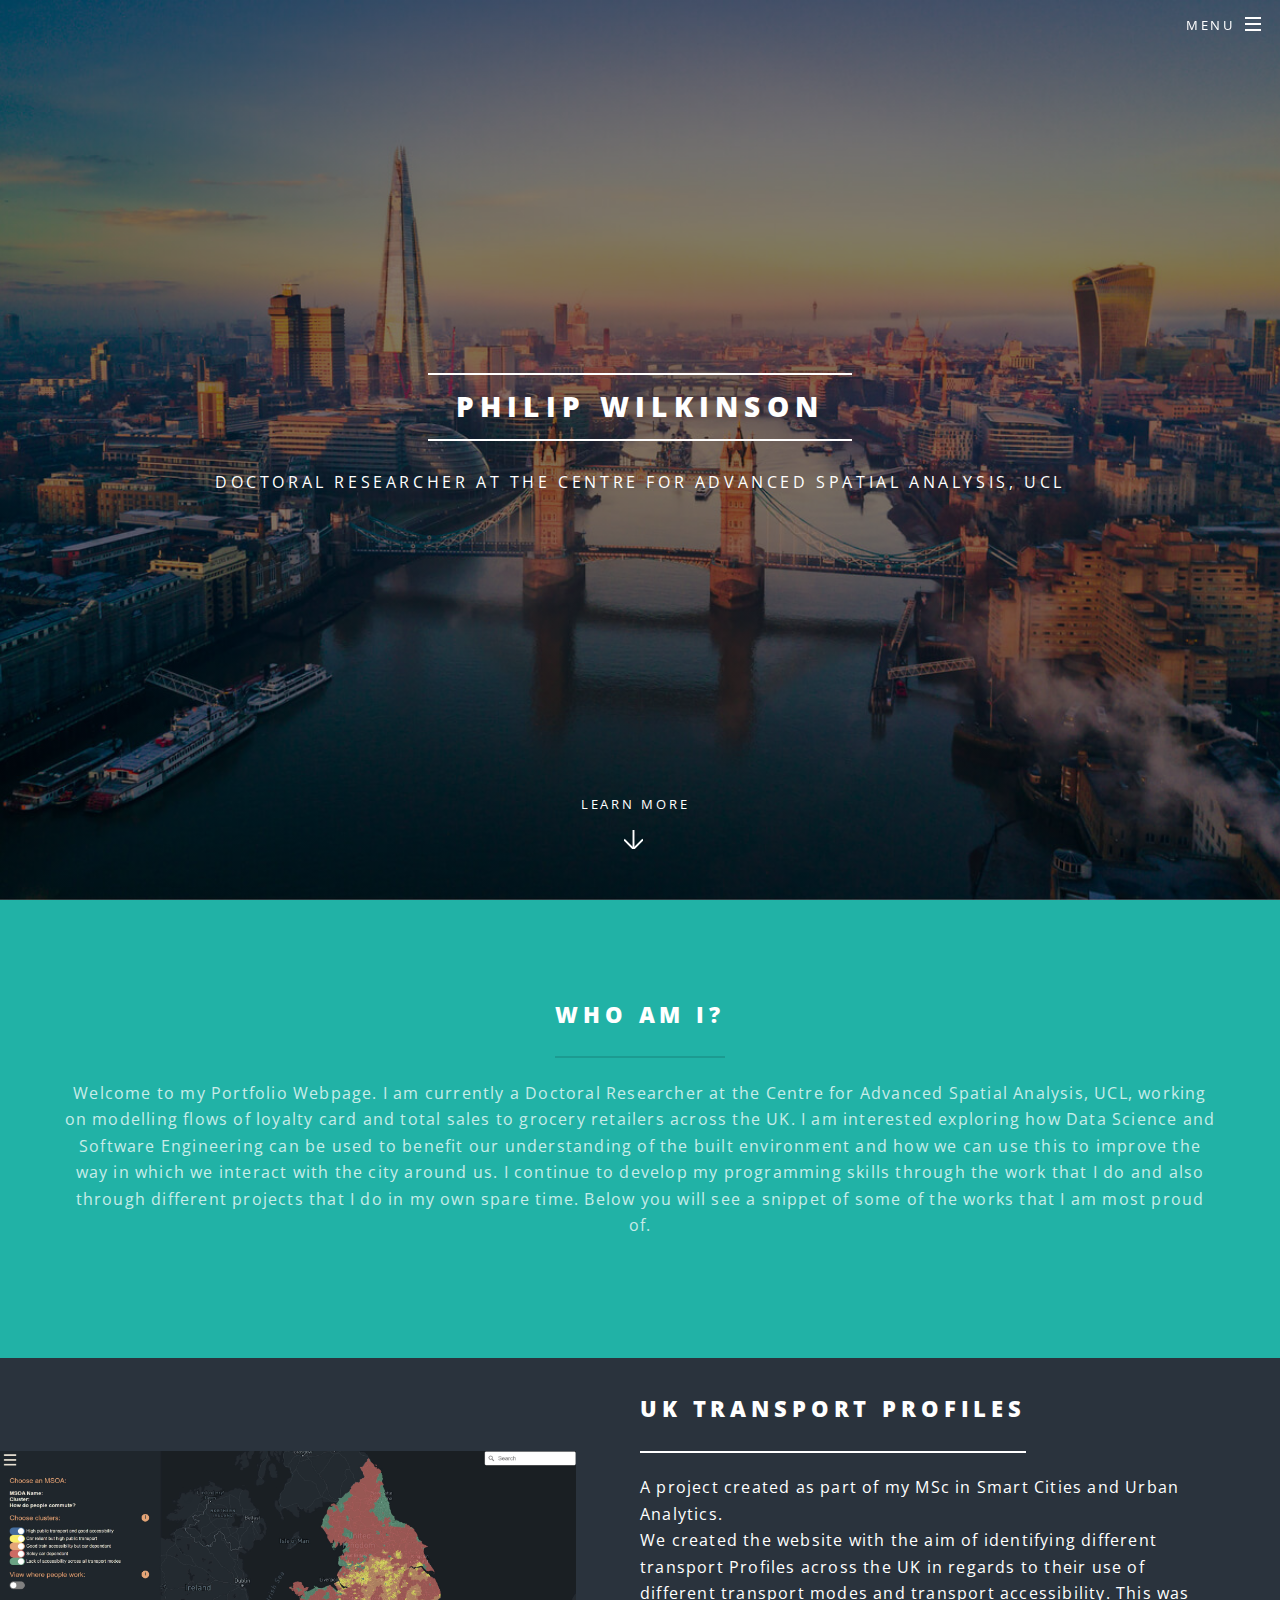
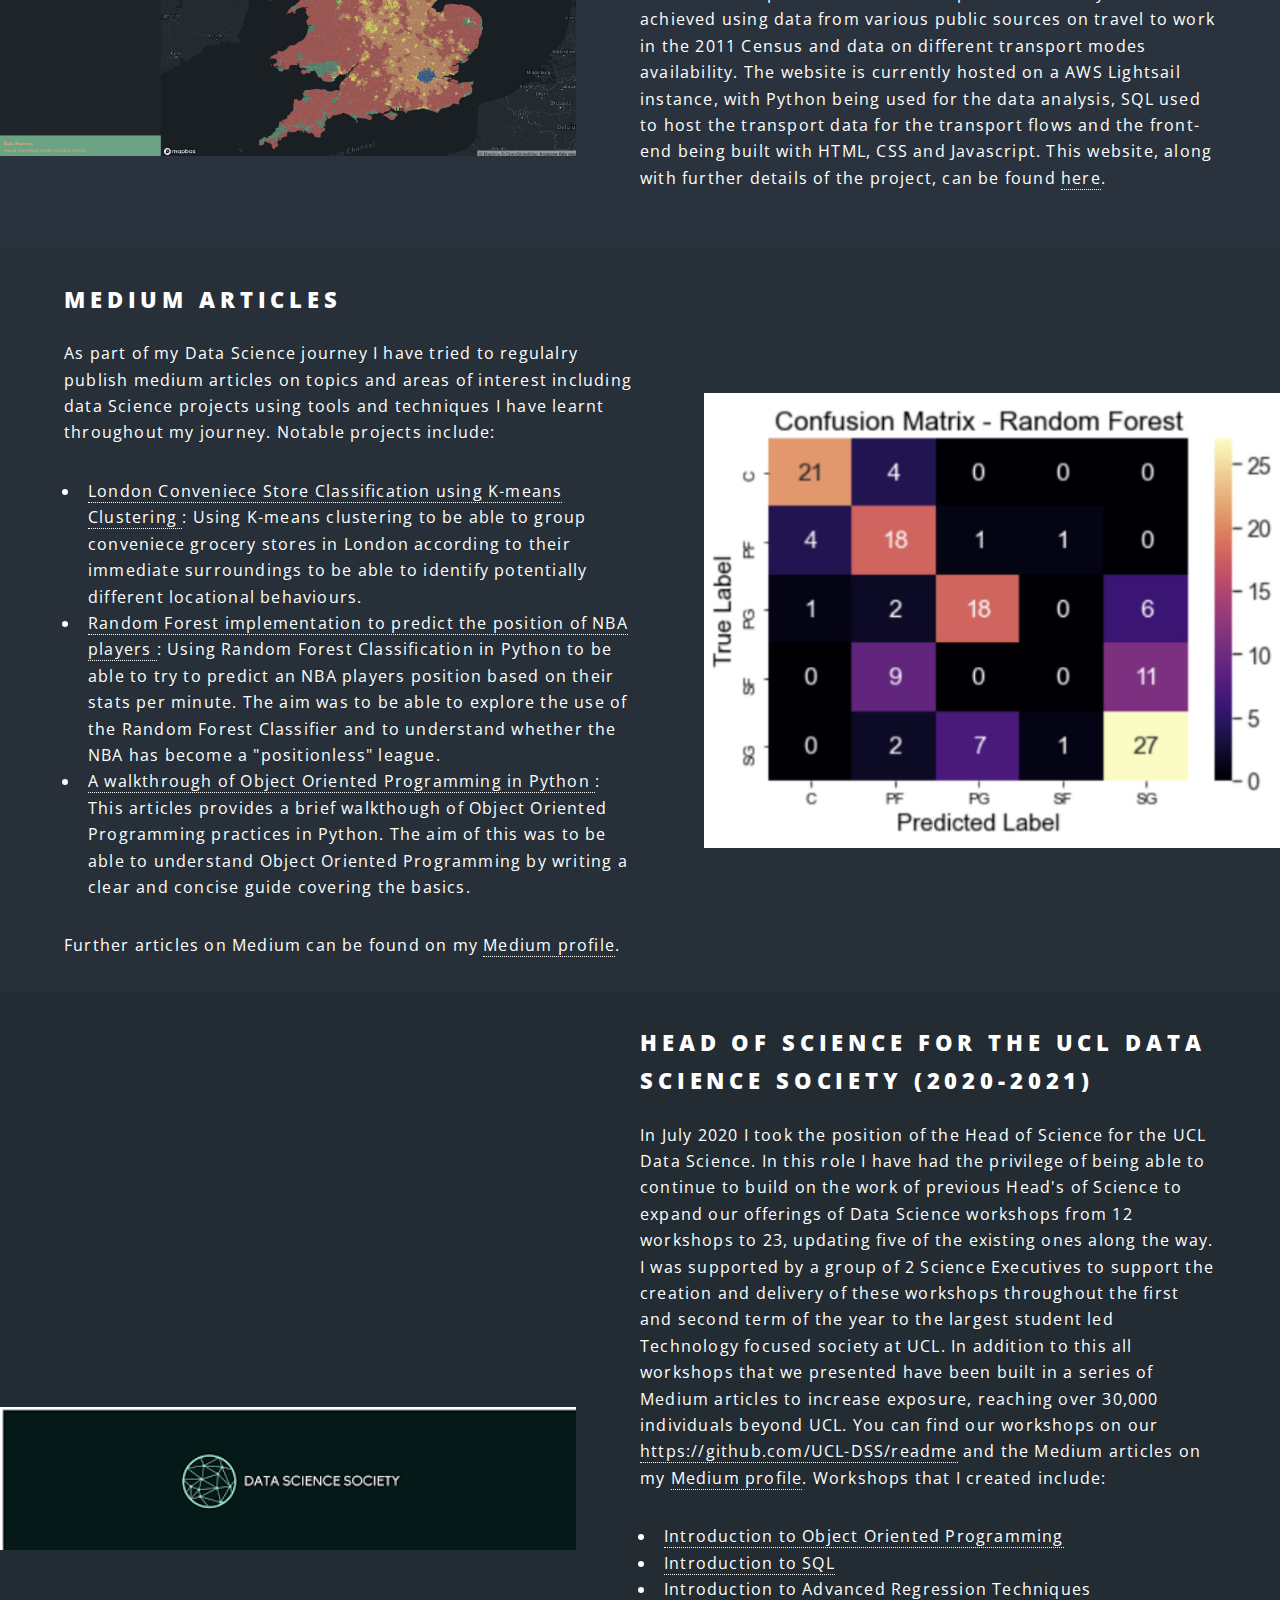
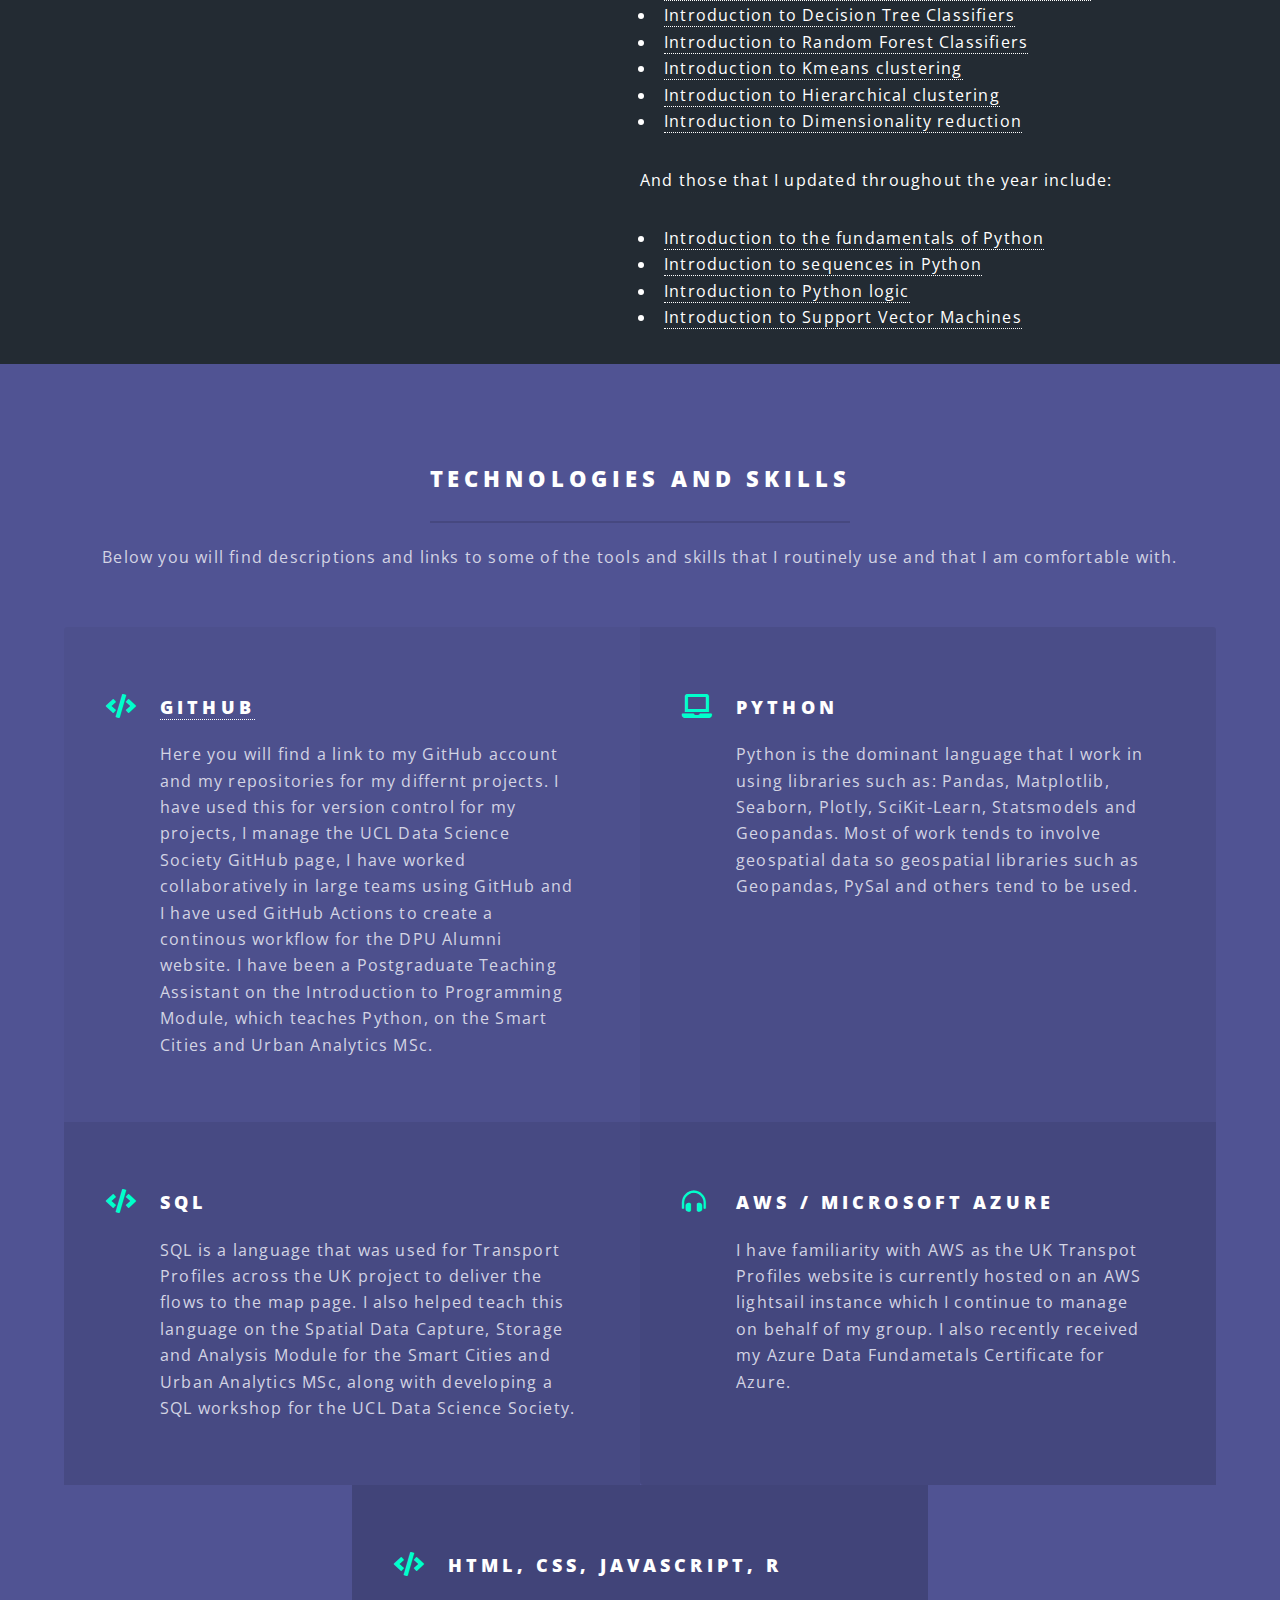
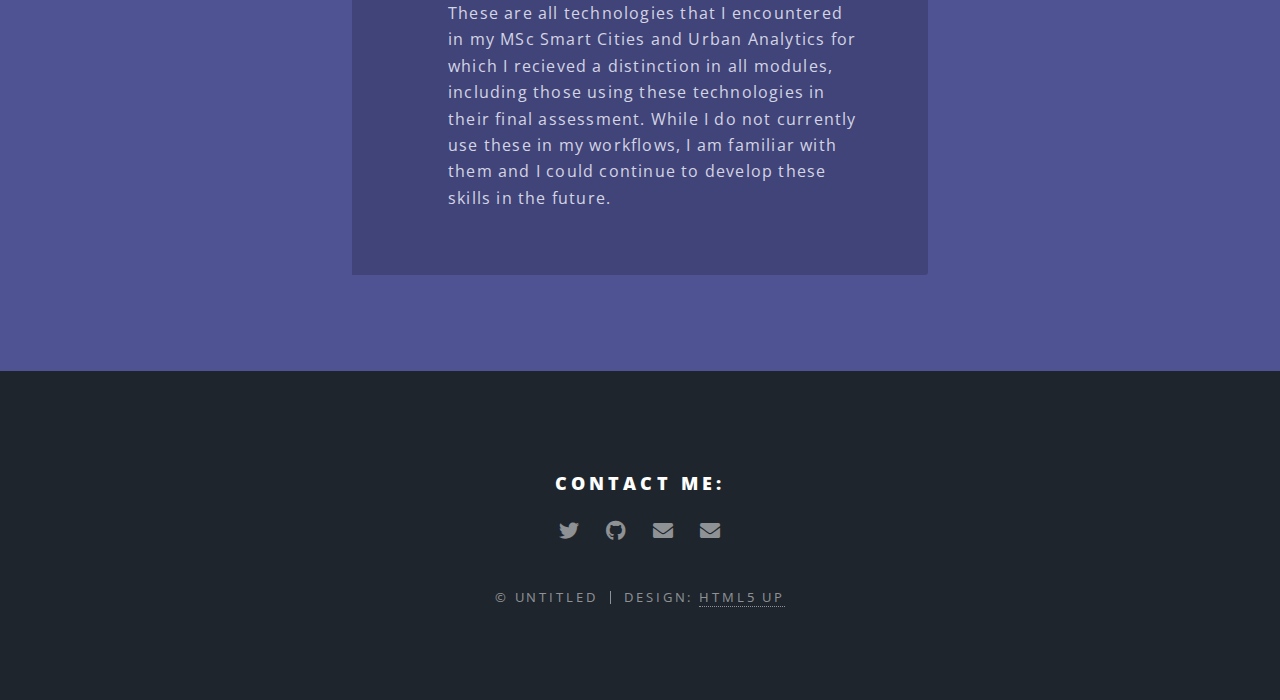
==== index.html @ b95284d6 "Upding title" ====
<!DOCTYPE HTML>
<!--
	Spectral by HTML5 UP
	html5up.net | @ajlkn
	Free for personal and commercial use under the CCA 3.0 license (html5up.net/license)
-->
<html>
	<head>
		<title>Philip Wilkinson</title>
		<meta charset="utf-8" />
		<meta name="viewport" content="width=device-width, initial-scale=1, user-scalable=no" />
		<link rel="stylesheet" href="assets/css/main.css" />
		<noscript><link rel="stylesheet" href="assets/css/noscript.css" /></noscript>
	</head>
	<body class="landing is-preload">

		<!-- Page Wrapper -->
			<div id="page-wrapper">

				<!-- Header -->
					<header id="header" class="alt">
						<h1><a href="index.html">Philip Wilkinson</a></h1>
						<nav id="nav">
							<ul>
								<li class="special">
									<a href="#menu" class="menuToggle"><span>Menu</span></a>
									<div id="menu">
										<ul>
											<li><a href="index.html">Home</a></li>
								<!---		<li><a href="generic.html">Medium</a></li>
											<li><a href="elements.html">UCL Data Science</a></li>
											<li><a href="#">Sign Up</a></li>
											<li><a href="#">Log In</a></li>
								--->
										</ul>
									</div>
								</li>
							</ul>
						</nav>
					</header>

				<!-- Banner -->
					<section id="banner">
						<div class="inner">
							<h2>Philip Wilkinson</h2>
							<p>Doctoral Researcher at the Centre for Advanced Spatial Analysis, UCL</p>
					<!---		<ul class="actions special">
								<li><a href="#" class="button primary">Activate</a></li>
							</ul>
					--->
						</div>
						<a href="#one" class="more scrolly">Learn More</a>
					</section>

				<!-- One -->
					<section id="one" class="wrapper style1 special">
						<div class="inner">
							<header class="major">
								<h2>Who am I?</h2>
								<p>Welcome to my Portfolio Webpage. I am currently a Doctoral Researcher 
									at the Centre for Advanced Spatial Analysis, UCL, working on modelling flows of 
									loyalty card and total sales to grocery retailers across the UK. I am interested 
									exploring how Data Science and Software Engineering can be used to benefit our 
									understanding of the built environment and how we can use this to improve the way
									in which we interact with the city around us. I continue to develop my programming 
									skills through the work that I do and also through different projects that I do
									in my own spare time. Below you will see a snippet of some of the works
									that I am most proud of. </p>
							</header>
						</div>
					</section>

				<!-- Two -->
					<section id="two" class="wrapper alt style2">
						<section class="spotlight">
							<div class="image"><img src="images/Transport_profiles.JPG" alt="" /></div><div class="content">
								<header class="major">
									<h2>UK Transport Profiles</h2>
									<p>A project created as part of my MSc in Smart Cities and Urban Analytics. </br>
									We created the website with the aim of identifying different transport Profiles
									across the UK in regards to their use of different transport modes and transport
									accessibility. This was achieved using data from various public sources on travel to 
									work in the 2011 Census and data on different transport modes availability.
									The website is currently hosted on a AWS Lightsail instance, with Python being
									used for the data analysis, SQL used to host the transport data for the transport
									flows and the front-end being built with HTML, CSS and Javascript. This website,
									along with further details of the project, can be found <a href= "https://uktransportprofiles.co.uk/">here</a>.    </p>
								</header>
							</div>
						</section>
						<section class="spotlight">
							<div class="image"><img src="images/Confusion_mat.JPG" alt="" /></div><div class="content">
								<h2>Medium articles</h2>
								<p>As part of my Data Science journey I have tried to regulalry publish
									medium articles on topics and areas of interest including data Science
									projects using tools and techniques I have learnt throughout my
									journey. Notable projects include:
								</p>
								<ul>
									<li>
										<a href= "https://towardsdatascience.com/london-convenience-store-classification-using-k-means-clustering-70c82899c61f">
											London Conveniece Store Classification using K-means Clustering
										</a>: Using K-means clustering to be able to group conveniece grocery stores
											in London according to their immediate surroundings to be able to identify 
											potentially different locational behaviours.
									</li>
									<li>
										<a href= "https://towardsdatascience.com/london-convenience-store-classification-using-k-means-clustering-70c82899c61f">
											Random Forest implementation to predict the position of NBA players
										</a>: Using Random Forest Classification in Python to be able to try to predict
										an NBA players position based on their stats per minute. The aim was to be able to 
										explore the use of the Random Forest Classifier and to understand whether the NBA has become
										a "positionless" league. 
									</li>
									<li>
										<a href= "https://towardsdatascience.com/an-introduction-to-object-oriented-programming-for-data-scientists-879106d90d89">
											A walkthrough of Object Oriented Programming in Python
										</a>: This articles provides a brief walkthough of Object Oriented Programming practices in Python. 
										The aim of this was to be able to understand Object Oriented Programming by writing a clear and 
										concise guide covering the basics.
									</li>
								</ul>
									<p>
										Further articles on Medium can be found on my <a href= "https://philip-wilkinson.medium.com/">Medium profile</a>.
									</p>
							</div>
						</section>
						<section class="spotlight">
							<div class="image"><img src="images/DSS.png" alt="" /></div><div class="content">
								<h2>Head of Science for the UCL Data Science Society (2020-2021)</h2>
								<p>In July 2020 I took the position of the Head of Science for the UCL Data Science. 
									In this role I have had the privilege of being able to continue to build on the work
									of previous Head's of Science to expand our offerings of Data Science workshops from 12 
									workshops to 23, updating five of the existing ones along the way. I was supported
									by a group of 2 Science Executives to support the creation and delivery of these workshops
									throughout the first and second term of the year to the largest student led Technology focused
									society at UCL. In addition to this all workshops that we presented have been built in a series of 
									Medium articles to increase exposure, reaching over 30,000 individuals beyond UCL. You can 
								 	find our workshops on our <a href= "https://philip-wilkinson.medium.com/">https://github.com/UCL-DSS/readme</a>
									and the Medium articles on my <a href= "https://philip-wilkinson.medium.com/">Medium profile</a>. Workshops that I created include: </p>
								<ul>
									<li>
										<a href = "https://github.com/UCL-DSS/Object_oriented_programming">Introduction to Object Oriented Programming</a>
									</li>
									<li>
										<a href = "https://github.com/UCL-DSS/SQL_workshop">Introduction to SQL</a>
									</li>
									<li>
										<a href = "https://github.com/UCL-DSS/advanced-regression">Introduction to Advanced Regression Techniques</a>
									</li>
									<li>
										<a href = "https://github.com/UCL-DSS/DecisionTree-classifiers-worksop">Introduction to Decision Tree Classifiers</a>
									</li>
									<li>
										<a href = "https://github.com/UCL-DSS/random-forest-workshop">Introduction to Random Forest Classifiers</a>
									</li>
									<li>
										<a href = "https://github.com/UCL-DSS/Kmeans-clustering-workshop">Introduction to Kmeans clustering</a>
									</li>
									<li>
										<a href = "https://github.com/UCL-DSS/hierarchical_clustering">Introduction to Hierarchical clustering</a>
									</li>
									<li>
										<a href = "https://github.com/UCL-DSS/Dimensionality_reduction">Introduction to Dimensionality reduction</a>
									</li>
								</ul>
								<p>And those that I updated throughout the year include:</p>
								<ul>
									<li>
										<a href = "https://github.com/UCL-DSS/fundamental-python-workshop">Introduction to the fundamentals of Python</a>
									</li>
									<li>
										<a href = "https://github.com/UCL-DSS/python-sequence-workshop">Introduction to sequences in Python</a>
									</li>
									<li>
										<a href = "https://github.com/UCL-DSS/python-logic-workshop">Introduction to Python logic</a>
									</li>
									<li>
										<a href = "https://github.com/UCL-DSS/svm-workshopp">Introduction to Support Vector Machines</a>
									</li>
									
								</ul>
							</div>
						</section>
					</section>

				<!-- Three -->
					<section id="three" class="wrapper style3 special">
						<div class="inner">
							<header class="major">
								<h2>Technologies and Skills</h2>
								<p>Below you will find descriptions and links to some of the tools and skills 
									that I routinely use and that I am comfortable with. 
								</p>
							</header>
							<ul class="features">
								<li class="icon solid fa-code">
									<h3><a href = "https://github.com/PhilipDW183">GitHub</a></h3>
									<p>Here you will find a link to my GitHub account and my repositories for my differnt projects.
										I have used this for version control for my projects, I manage the UCL Data Science Society
										GitHub page, I have worked collaboratively in large teams using GitHub and I have used GitHub
										Actions to create a continous workflow for the DPU Alumni website. I have been a Postgraduate
										Teaching Assistant on the Introduction to Programming Module, which teaches Python, on the Smart
										Cities and Urban Analytics MSc.
									</p>
								</li>
								<li class="icon solid fa-laptop">
									<h3>Python</h3>
									<p>Python is the dominant language that I work in using libraries such as: Pandas, Matplotlib, Seaborn, 
										Plotly, SciKit-Learn, Statsmodels and Geopandas. Most of work tends to involve geospatial data so geospatial
										libraries such as Geopandas, PySal and others tend to be used. 
									</p>
								</li>
								<li class="icon solid fa-code">
									<h3>SQL</h3>
									<p>SQL is a language that was used for Transport Profiles across the UK project to deliver 
										the flows to the map page. I also helped teach this language on the Spatial Data Capture, Storage 
										and Analysis Module for the Smart Cities and Urban Analytics MSc, along with developing a SQL
										workshop for the UCL Data Science Society. 
									</p>
								</li>
								<li class="icon solid fa-headphones-alt">
									<h3>AWS / Microsoft Azure</h3>
									<p>I have familiarity with AWS as the UK Transpot Profiles website is currently hosted
										on an AWS lightsail instance which I continue to manage on behalf of my group. I also
										recently received my Azure Data Fundametals Certificate for Azure.
									</p>
								</li>
								<li class="icon solid fa-code">
									<h3>HTML, CSS, Javascript, R</h3>
									<p>These are all technologies that I encountered in my MSc Smart Cities and Urban Analytics
										for which I recieved a distinction in all modules, including those using these technologies
										in their final assessment. While I do not currently use these in my workflows, I am familiar with
										them and I could continue to develop these skills in the future.
									</p>
								</li>
							</ul>
						</div>
					</section>

				<!---
					<section id="cta" class="wrapper style4">
						<div class="inner">
							<header>
								<h2>Arcue ut vel commodo</h2>
								<p>Aliquam ut ex ut augue consectetur interdum endrerit imperdiet amet eleifend fringilla.</p>
							</header>
							<ul class="actions stacked">
								<li><a href="#" class="button fit primary">Activate</a></li>
								<li><a href="#" class="button fit">Learn More</a></li>
							</ul>
						</div>
					</section>
				--->
			
		<!-- Footer -->
					<footer id="footer">
						<h3>Contact me:</h3>
						<ul class="icons">
							<li><a href="https://twitter.com/PhilipW1lk" class="icon brands fa-twitter"><span class="label">Twitter</span></a></li>
							<li><a href="https://github.com/PhilipDW183" class="icon brands fa-github"><span class="label">Github</span></a></li>
							<li><a href="https://www.linkedin.com/in/philip-dwilkinson/" class="icon solid fa-envelope"><span class="label">Email</span></a></li>
							<li><a href="philip.davidwilkinson@gmail.com" class="icon solid fa-envelope"><span class="label">Email</span></a></li>
						</ul>
						<ul class="copyright">
							<li>&copy; Untitled</li><li>Design: <a href="http://html5up.net">HTML5 UP</a></li>
						</ul>
					</footer>

			</div>

		<!-- Scripts -->
			<script src="assets/js/jquery.min.js"></script>
			<script src="assets/js/jquery.scrollex.min.js"></script>
			<script src="assets/js/jquery.scrolly.min.js"></script>
			<script src="assets/js/browser.min.js"></script>
			<script src="assets/js/breakpoints.min.js"></script>
			<script src="assets/js/util.js"></script>
			<script src="assets/js/main.js"></script>

	</body>
</html>
---- assets/css/main.css ----
@import url(fontawesome-all.min.css);
@import url("https://fonts.googleapis.com/css?family=Open+Sans:400,400italic,600,600italic,800,800italic");

/*
	Spectral by HTML5 UP
	html5up.net | @ajlkn
	Free for personal and commercial use under the CCA 3.0 license (html5up.net/license)
*/

html, body, div, span, applet, object,
iframe, h1, h2, h3, h4, h5, h6, p, blockquote,
pre, a, abbr, acronym, address, big, cite,
code, del, dfn, em, img, ins, kbd, q, s, samp,
small, strike, strong, sub, sup, tt, var, b,
u, i, center, dl, dt, dd, ol, ul, li, fieldset,
form, label, legend, table, caption, tbody,
tfoot, thead, tr, th, td, article, aside,
canvas, details, embed, figure, figcaption,
footer, header, hgroup, menu, nav, output, ruby,
section, summary, time, mark, audio, video {
	margin: 0;
	padding: 0;
	border: 0;
	font-size: 100%;
	font: inherit;
	vertical-align: baseline;}

article, aside, details, figcaption, figure,
footer, header, hgroup, menu, nav, section {
	display: block;}

body {
	line-height: 1;
}

ol, ul {
	list-style: none;
}

blockquote, q {
	quotes: none;
}

	blockquote:before, blockquote:after, q:before, q:after {
		content: '';
		content: none;
	}

table {
	border-collapse: collapse;
	border-spacing: 0;
}

body {
	-webkit-text-size-adjust: none;
}

mark {
	background-color: transparent;
	color: inherit;
}

input::-moz-focus-inner {
	border: 0;
	padding: 0;
}

input, select, textarea {
	-moz-appearance: none;
	-webkit-appearance: none;
	-ms-appearance: none;
	appearance: none;
}

/* Basic */

	@-ms-viewport {
		width: device-width;
	}

	html {
		box-sizing: border-box;
	}

	*, *:before, *:after {
		box-sizing: inherit;
	}

	body {
		background: #2e3842;
	}

		body.is-preload *, body.is-preload *:before, body.is-preload *:after {
			-moz-animation: none !important;
			-webkit-animation: none !important;
			-ms-animation: none !important;
			animation: none !important;
			-moz-transition: none !important;
			-webkit-transition: none !important;
			-ms-transition: none !important;
			transition: none !important;
		}

	body, input, select, textarea {
		color: #fff;
		font-family: "Open Sans", Helvetica, sans-serif;
		font-size: 15pt;
		font-weight: 400;
		letter-spacing: 0.075em;
		line-height: 1.65em;
	}

		@media screen and (max-width: 1680px) {

			body, input, select, textarea {
				font-size: 13pt;
			}

		}

		@media screen and (max-width: 1280px) {

			body, input, select, textarea {
				font-size: 12pt;
			}

		}

		@media screen and (max-width: 736px) {

			body, input, select, textarea {
				font-size: 11pt;
				letter-spacing: 0.0375em;
			}

		}

	a {
		-moz-transition: color 0.2s ease, border-bottom-color 0.2s ease;
		-webkit-transition: color 0.2s ease, border-bottom-color 0.2s ease;
		-ms-transition: color 0.2s ease, border-bottom-color 0.2s ease;
		transition: color 0.2s ease, border-bottom-color 0.2s ease;
		border-bottom: dotted 1px;
		color: inherit;
		text-decoration: none;
	}

		a:hover {
			border-bottom-color: transparent;
		}

	strong, b {
		color: #fff;
		font-weight: 600;
	}

	em, i {
		font-style: italic;
	}

	p {
		margin: 0 0 2em 0;
	}

	h1, h2, h3, h4, h5, h6 {
		color: #fff;
		font-weight: 800;
		letter-spacing: 0.225em;
		line-height: 1em;
		margin: 0 0 1em 0;
		text-transform: uppercase;
	}

		h1 a, h2 a, h3 a, h4 a, h5 a, h6 a {
			color: inherit;
			text-decoration: none;
		}

	h2 {
		font-size: 1.35em;
		line-height: 1.75em;
	}

		@media screen and (max-width: 736px) {

			h2 {
				font-size: 1.1em;
				line-height: 1.65em;
			}

		}

	h3 {
		font-size: 1.15em;
		line-height: 1.75em;
	}

		@media screen and (max-width: 736px) {

			h3 {
				font-size: 1em;
				line-height: 1.65em;
			}

		}

	h4 {
		font-size: 1em;
		line-height: 1.5em;
	}

	h5 {
		font-size: 0.8em;
		line-height: 1.5em;
	}

	h6 {
		font-size: 0.7em;
		line-height: 1.5em;
	}

	sub {
		font-size: 0.8em;
		position: relative;
		top: 0.5em;
	}

	sup {
		font-size: 0.8em;
		position: relative;
		top: -0.5em;
	}

	hr {
		border: 0;
		border-bottom: solid 2px #fff;
		margin: 3em 0;
	}

		hr.major {
			margin: 4.5em 0;
		}

	blockquote {
		border-left: solid 4px #fff;
		font-style: italic;
		margin: 0 0 2em 0;
		padding: 0.5em 0 0.5em 2em;
	}

	code {
		background: rgba(144, 144, 144, 0.25);
		border-radius: 3px;
		font-family: "Courier New", monospace;
		font-size: 0.9em;
		letter-spacing: 0;
		margin: 0 0.25em;
		padding: 0.25em 0.65em;
	}

	pre {
		-webkit-overflow-scrolling: touch;
		font-family: "Courier New", monospace;
		font-size: 0.9em;
		margin: 0 0 2em 0;
	}

		pre code {
			display: block;
			line-height: 1.75em;
			padding: 1em 1.5em;
			overflow-x: auto;
		}

	.align-left {
		text-align: left;
	}

	.align-center {
		text-align: center;
	}

	.align-right {
		text-align: right;
	}

/* Row */

	.row {
		display: flex;
		flex-wrap: wrap;
		box-sizing: border-box;
		align-items: stretch;
	}

		.row > * {
			box-sizing: border-box;
		}

		.row.gtr-uniform > * > :last-child {
			margin-bottom: 0;
		}

		.row.aln-left {
			justify-content: flex-start;
		}

		.row.aln-center {
			justify-content: center;
		}

		.row.aln-right {
			justify-content: flex-end;
		}

		.row.aln-top {
			align-items: flex-start;
		}

		.row.aln-middle {
			align-items: center;
		}

		.row.aln-bottom {
			align-items: flex-end;
		}

		.row > .imp {
			order: -1;
		}

		.row > .col-1 {
			width: 8.33333%;
		}

		.row > .off-1 {
			margin-left: 8.33333%;
		}

		.row > .col-2 {
			width: 16.66667%;
		}

		.row > .off-2 {
			margin-left: 16.66667%;
		}

		.row > .col-3 {
			width: 25%;
		}

		.row > .off-3 {
			margin-left: 25%;
		}

		.row > .col-4 {
			width: 33.33333%;
		}

		.row > .off-4 {
			margin-left: 33.33333%;
		}

		.row > .col-5 {
			width: 41.66667%;
		}

		.row > .off-5 {
			margin-left: 41.66667%;
		}

		.row > .col-6 {
			width: 50%;
		}

		.row > .off-6 {
			margin-left: 50%;
		}

		.row > .col-7 {
			width: 58.33333%;
		}

		.row > .off-7 {
			margin-left: 58.33333%;
		}

		.row > .col-8 {
			width: 66.66667%;
		}

		.row > .off-8 {
			margin-left: 66.66667%;
		}

		.row > .col-9 {
			width: 75%;
		}

		.row > .off-9 {
			margin-left: 75%;
		}

		.row > .col-10 {
			width: 83.33333%;
		}

		.row > .off-10 {
			margin-left: 83.33333%;
		}

		.row > .col-11 {
			width: 91.66667%;
		}

		.row > .off-11 {
			margin-left: 91.66667%;
		}

		.row > .col-12 {
			width: 100%;
		}

		.row > .off-12 {
			margin-left: 100%;
		}

		.row.gtr-0 {
			margin-top: 0;
			margin-left: 0em;
		}

			.row.gtr-0 > * {
				padding: 0 0 0 0em;
			}

			.row.gtr-0.gtr-uniform {
				margin-top: 0em;
			}

				.row.gtr-0.gtr-uniform > * {
					padding-top: 0em;
				}

		.row.gtr-25 {
			margin-top: 0;
			margin-left: -0.375em;
		}

			.row.gtr-25 > * {
				padding: 0 0 0 0.375em;
			}

			.row.gtr-25.gtr-uniform {
				margin-top: -0.375em;
			}

				.row.gtr-25.gtr-uniform > * {
					padding-top: 0.375em;
				}

		.row.gtr-50 {
			margin-top: 0;
			margin-left: -0.75em;
		}

			.row.gtr-50 > * {
				padding: 0 0 0 0.75em;
			}

			.row.gtr-50.gtr-uniform {
				margin-top: -0.75em;
			}

				.row.gtr-50.gtr-uniform > * {
					padding-top: 0.75em;
				}

		.row {
			margin-top: 0;
			margin-left: -1.5em;
		}

			.row > * {
				padding: 0 0 0 1.5em;
			}

			.row.gtr-uniform {
				margin-top: -1.5em;
			}

				.row.gtr-uniform > * {
					padding-top: 1.5em;
				}

		.row.gtr-150 {
			margin-top: 0;
			margin-left: -2.25em;
		}

			.row.gtr-150 > * {
				padding: 0 0 0 2.25em;
			}

			.row.gtr-150.gtr-uniform {
				margin-top: -2.25em;
			}

				.row.gtr-150.gtr-uniform > * {
					padding-top: 2.25em;
				}

		.row.gtr-200 {
			margin-top: 0;
			margin-left: -3em;
		}

			.row.gtr-200 > * {
				padding: 0 0 0 3em;
			}

			.row.gtr-200.gtr-uniform {
				margin-top: -3em;
			}

				.row.gtr-200.gtr-uniform > * {
					padding-top: 3em;
				}

		@media screen and (max-width: 1680px) {

			.row {
				display: flex;
				flex-wrap: wrap;
				box-sizing: border-box;
				align-items: stretch;
			}

				.row > * {
					box-sizing: border-box;
				}

				.row.gtr-uniform > * > :last-child {
					margin-bottom: 0;
				}

				.row.aln-left {
					justify-content: flex-start;
				}

				.row.aln-center {
					justify-content: center;
				}

				.row.aln-right {
					justify-content: flex-end;
				}

				.row.aln-top {
					align-items: flex-start;
				}

				.row.aln-middle {
					align-items: center;
				}

				.row.aln-bottom {
					align-items: flex-end;
				}

				.row > .imp-xlarge {
					order: -1;
				}

				.row > .col-1-xlarge {
					width: 8.33333%;
				}

				.row > .off-1-xlarge {
					margin-left: 8.33333%;
				}

				.row > .col-2-xlarge {
					width: 16.66667%;
				}

				.row > .off-2-xlarge {
					margin-left: 16.66667%;
				}

				.row > .col-3-xlarge {
					width: 25%;
				}

				.row > .off-3-xlarge {
					margin-left: 25%;
				}

				.row > .col-4-xlarge {
					width: 33.33333%;
				}

				.row > .off-4-xlarge {
					margin-left: 33.33333%;
				}

				.row > .col-5-xlarge {
					width: 41.66667%;
				}

				.row > .off-5-xlarge {
					margin-left: 41.66667%;
				}

				.row > .col-6-xlarge {
					width: 50%;
				}

				.row > .off-6-xlarge {
					margin-left: 50%;
				}

				.row > .col-7-xlarge {
					width: 58.33333%;
				}

				.row > .off-7-xlarge {
					margin-left: 58.33333%;
				}

				.row > .col-8-xlarge {
					width: 66.66667%;
				}

				.row > .off-8-xlarge {
					margin-left: 66.66667%;
				}

				.row > .col-9-xlarge {
					width: 75%;
				}

				.row > .off-9-xlarge {
					margin-left: 75%;
				}

				.row > .col-10-xlarge {
					width: 83.33333%;
				}

				.row > .off-10-xlarge {
					margin-left: 83.33333%;
				}

				.row > .col-11-xlarge {
					width: 91.66667%;
				}

				.row > .off-11-xlarge {
					margin-left: 91.66667%;
				}

				.row > .col-12-xlarge {
					width: 100%;
				}

				.row > .off-12-xlarge {
					margin-left: 100%;
				}

				.row.gtr-0 {
					margin-top: 0;
					margin-left: 0em;
				}

					.row.gtr-0 > * {
						padding: 0 0 0 0em;
					}

					.row.gtr-0.gtr-uniform {
						margin-top: 0em;
					}

						.row.gtr-0.gtr-uniform > * {
							padding-top: 0em;
						}

				.row.gtr-25 {
					margin-top: 0;
					margin-left: -0.375em;
				}

					.row.gtr-25 > * {
						padding: 0 0 0 0.375em;
					}

					.row.gtr-25.gtr-uniform {
						margin-top: -0.375em;
					}

						.row.gtr-25.gtr-uniform > * {
							padding-top: 0.375em;
						}

				.row.gtr-50 {
					margin-top: 0;
					margin-left: -0.75em;
				}

					.row.gtr-50 > * {
						padding: 0 0 0 0.75em;
					}

					.row.gtr-50.gtr-uniform {
						margin-top: -0.75em;
					}

						.row.gtr-50.gtr-uniform > * {
							padding-top: 0.75em;
						}

				.row {
					margin-top: 0;
					margin-left: -1.5em;
				}

					.row > * {
						padding: 0 0 0 1.5em;
					}

					.row.gtr-uniform {
						margin-top: -1.5em;
					}

						.row.gtr-uniform > * {
							padding-top: 1.5em;
						}

				.row.gtr-150 {
					margin-top: 0;
					margin-left: -2.25em;
				}

					.row.gtr-150 > * {
						padding: 0 0 0 2.25em;
					}

					.row.gtr-150.gtr-uniform {
						margin-top: -2.25em;
					}

						.row.gtr-150.gtr-uniform > * {
							padding-top: 2.25em;
						}

				.row.gtr-200 {
					margin-top: 0;
					margin-left: -3em;
				}

					.row.gtr-200 > * {
						padding: 0 0 0 3em;
					}

					.row.gtr-200.gtr-uniform {
						margin-top: -3em;
					}

						.row.gtr-200.gtr-uniform > * {
							padding-top: 3em;
						}

		}

		@media screen and (max-width: 1280px) {

			.row {
				display: flex;
				flex-wrap: wrap;
				box-sizing: border-box;
				align-items: stretch;
			}

				.row > * {
					box-sizing: border-box;
				}

				.row.gtr-uniform > * > :last-child {
					margin-bottom: 0;
				}

				.row.aln-left {
					justify-content: flex-start;
				}

				.row.aln-center {
					justify-content: center;
				}

				.row.aln-right {
					justify-content: flex-end;
				}

				.row.aln-top {
					align-items: flex-start;
				}

				.row.aln-middle {
					align-items: center;
				}

				.row.aln-bottom {
					align-items: flex-end;
				}

				.row > .imp-large {
					order: -1;
				}

				.row > .col-1-large {
					width: 8.33333%;
				}

				.row > .off-1-large {
					margin-left: 8.33333%;
				}

				.row > .col-2-large {
					width: 16.66667%;
				}

				.row > .off-2-large {
					margin-left: 16.66667%;
				}

				.row > .col-3-large {
					width: 25%;
				}

				.row > .off-3-large {
					margin-left: 25%;
				}

				.row > .col-4-large {
					width: 33.33333%;
				}

				.row > .off-4-large {
					margin-left: 33.33333%;
				}

				.row > .col-5-large {
					width: 41.66667%;
				}

				.row > .off-5-large {
					margin-left: 41.66667%;
				}

				.row > .col-6-large {
					width: 50%;
				}

				.row > .off-6-large {
					margin-left: 50%;
				}

				.row > .col-7-large {
					width: 58.33333%;
				}

				.row > .off-7-large {
					margin-left: 58.33333%;
				}

				.row > .col-8-large {
					width: 66.66667%;
				}

				.row > .off-8-large {
					margin-left: 66.66667%;
				}

				.row > .col-9-large {
					width: 75%;
				}

				.row > .off-9-large {
					margin-left: 75%;
				}

				.row > .col-10-large {
					width: 83.33333%;
				}

				.row > .off-10-large {
					margin-left: 83.33333%;
				}

				.row > .col-11-large {
					width: 91.66667%;
				}

				.row > .off-11-large {
					margin-left: 91.66667%;
				}

				.row > .col-12-large {
					width: 100%;
				}

				.row > .off-12-large {
					margin-left: 100%;
				}

				.row.gtr-0 {
					margin-top: 0;
					margin-left: 0em;
				}

					.row.gtr-0 > * {
						padding: 0 0 0 0em;
					}

					.row.gtr-0.gtr-uniform {
						margin-top: 0em;
					}

						.row.gtr-0.gtr-uniform > * {
							padding-top: 0em;
						}

				.row.gtr-25 {
					margin-top: 0;
					margin-left: -0.375em;
				}

					.row.gtr-25 > * {
						padding: 0 0 0 0.375em;
					}

					.row.gtr-25.gtr-uniform {
						margin-top: -0.375em;
					}

						.row.gtr-25.gtr-uniform > * {
							padding-top: 0.375em;
						}

				.row.gtr-50 {
					margin-top: 0;
					margin-left: -0.75em;
				}

					.row.gtr-50 > * {
						padding: 0 0 0 0.75em;
					}

					.row.gtr-50.gtr-uniform {
						margin-top: -0.75em;
					}

						.row.gtr-50.gtr-uniform > * {
							padding-top: 0.75em;
						}

				.row {
					margin-top: 0;
					margin-left: -1.5em;
				}

					.row > * {
						padding: 0 0 0 1.5em;
					}

					.row.gtr-uniform {
						margin-top: -1.5em;
					}

						.row.gtr-uniform > * {
							padding-top: 1.5em;
						}

				.row.gtr-150 {
					margin-top: 0;
					margin-left: -2.25em;
				}

					.row.gtr-150 > * {
						padding: 0 0 0 2.25em;
					}

					.row.gtr-150.gtr-uniform {
						margin-top: -2.25em;
					}

						.row.gtr-150.gtr-uniform > * {
							padding-top: 2.25em;
						}

				.row.gtr-200 {
					margin-top: 0;
					margin-left: -3em;
				}

					.row.gtr-200 > * {
						padding: 0 0 0 3em;
					}

					.row.gtr-200.gtr-uniform {
						margin-top: -3em;
					}

						.row.gtr-200.gtr-uniform > * {
							padding-top: 3em;
						}

		}

		@media screen and (max-width: 980px) {

			.row {
				display: flex;
				flex-wrap: wrap;
				box-sizing: border-box;
				align-items: stretch;
			}

				.row > * {
					box-sizing: border-box;
				}

				.row.gtr-uniform > * > :last-child {
					margin-bottom: 0;
				}

				.row.aln-left {
					justify-content: flex-start;
				}

				.row.aln-center {
					justify-content: center;
				}

				.row.aln-right {
					justify-content: flex-end;
				}

				.row.aln-top {
					align-items: flex-start;
				}

				.row.aln-middle {
					align-items: center;
				}

				.row.aln-bottom {
					align-items: flex-end;
				}

				.row > .imp-medium {
					order: -1;
				}

				.row > .col-1-medium {
					width: 8.33333%;
				}

				.row > .off-1-medium {
					margin-left: 8.33333%;
				}

				.row > .col-2-medium {
					width: 16.66667%;
				}

				.row > .off-2-medium {
					margin-left: 16.66667%;
				}

				.row > .col-3-medium {
					width: 25%;
				}

				.row > .off-3-medium {
					margin-left: 25%;
				}

				.row > .col-4-medium {
					width: 33.33333%;
				}

				.row > .off-4-medium {
					margin-left: 33.33333%;
				}

				.row > .col-5-medium {
					width: 41.66667%;
				}

				.row > .off-5-medium {
					margin-left: 41.66667%;
				}

				.row > .col-6-medium {
					width: 50%;
				}

				.row > .off-6-medium {
					margin-left: 50%;
				}

				.row > .col-7-medium {
					width: 58.33333%;
				}

				.row > .off-7-medium {
					margin-left: 58.33333%;
				}

				.row > .col-8-medium {
					width: 66.66667%;
				}

				.row > .off-8-medium {
					margin-left: 66.66667%;
				}

				.row > .col-9-medium {
					width: 75%;
				}

				.row > .off-9-medium {
					margin-left: 75%;
				}

				.row > .col-10-medium {
					width: 83.33333%;
				}

				.row > .off-10-medium {
					margin-left: 83.33333%;
				}

				.row > .col-11-medium {
					width: 91.66667%;
				}

				.row > .off-11-medium {
					margin-left: 91.66667%;
				}

				.row > .col-12-medium {
					width: 100%;
				}

				.row > .off-12-medium {
					margin-left: 100%;
				}

				.row.gtr-0 {
					margin-top: 0;
					margin-left: 0em;
				}

					.row.gtr-0 > * {
						padding: 0 0 0 0em;
					}

					.row.gtr-0.gtr-uniform {
						margin-top: 0em;
					}

						.row.gtr-0.gtr-uniform > * {
							padding-top: 0em;
						}

				.row.gtr-25 {
					margin-top: 0;
					margin-left: -0.375em;
				}

					.row.gtr-25 > * {
						padding: 0 0 0 0.375em;
					}

					.row.gtr-25.gtr-uniform {
						margin-top: -0.375em;
					}

						.row.gtr-25.gtr-uniform > * {
							padding-top: 0.375em;
						}

				.row.gtr-50 {
					margin-top: 0;
					margin-left: -0.75em;
				}

					.row.gtr-50 > * {
						padding: 0 0 0 0.75em;
					}

					.row.gtr-50.gtr-uniform {
						margin-top: -0.75em;
					}

						.row.gtr-50.gtr-uniform > * {
							padding-top: 0.75em;
						}

				.row {
					margin-top: 0;
					margin-left: -1.5em;
				}

					.row > * {
						padding: 0 0 0 1.5em;
					}

					.row.gtr-uniform {
						margin-top: -1.5em;
					}

						.row.gtr-uniform > * {
							padding-top: 1.5em;
						}

				.row.gtr-150 {
					margin-top: 0;
					margin-left: -2.25em;
				}

					.row.gtr-150 > * {
						padding: 0 0 0 2.25em;
					}

					.row.gtr-150.gtr-uniform {
						margin-top: -2.25em;
					}

						.row.gtr-150.gtr-uniform > * {
							padding-top: 2.25em;
						}

				.row.gtr-200 {
					margin-top: 0;
					margin-left: -3em;
				}

					.row.gtr-200 > * {
						padding: 0 0 0 3em;
					}

					.row.gtr-200.gtr-uniform {
						margin-top: -3em;
					}

						.row.gtr-200.gtr-uniform > * {
							padding-top: 3em;
						}

		}

		@media screen and (max-width: 736px) {

			.row {
				display: flex;
				flex-wrap: wrap;
				box-sizing: border-box;
				align-items: stretch;
			}

				.row > * {
					box-sizing: border-box;
				}

				.row.gtr-uniform > * > :last-child {
					margin-bottom: 0;
				}

				.row.aln-left {
					justify-content: flex-start;
				}

				.row.aln-center {
					justify-content: center;
				}

				.row.aln-right {
					justify-content: flex-end;
				}

				.row.aln-top {
					align-items: flex-start;
				}

				.row.aln-middle {
					align-items: center;
				}

				.row.aln-bottom {
					align-items: flex-end;
				}

				.row > .imp-small {
					order: -1;
				}

				.row > .col-1-small {
					width: 8.33333%;
				}

				.row > .off-1-small {
					margin-left: 8.33333%;
				}

				.row > .col-2-small {
					width: 16.66667%;
				}

				.row > .off-2-small {
					margin-left: 16.66667%;
				}

				.row > .col-3-small {
					width: 25%;
				}

				.row > .off-3-small {
					margin-left: 25%;
				}

				.row > .col-4-small {
					width: 33.33333%;
				}

				.row > .off-4-small {
					margin-left: 33.33333%;
				}

				.row > .col-5-small {
					width: 41.66667%;
				}

				.row > .off-5-small {
					margin-left: 41.66667%;
				}

				.row > .col-6-small {
					width: 50%;
				}

				.row > .off-6-small {
					margin-left: 50%;
				}

				.row > .col-7-small {
					width: 58.33333%;
				}

				.row > .off-7-small {
					margin-left: 58.33333%;
				}

				.row > .col-8-small {
					width: 66.66667%;
				}

				.row > .off-8-small {
					margin-left: 66.66667%;
				}

				.row > .col-9-small {
					width: 75%;
				}

				.row > .off-9-small {
					margin-left: 75%;
				}

				.row > .col-10-small {
					width: 83.33333%;
				}

				.row > .off-10-small {
					margin-left: 83.33333%;
				}

				.row > .col-11-small {
					width: 91.66667%;
				}

				.row > .off-11-small {
					margin-left: 91.66667%;
				}

				.row > .col-12-small {
					width: 100%;
				}

				.row > .off-12-small {
					margin-left: 100%;
				}

				.row.gtr-0 {
					margin-top: 0;
					margin-left: 0em;
				}

					.row.gtr-0 > * {
						padding: 0 0 0 0em;
					}

					.row.gtr-0.gtr-uniform {
						margin-top: 0em;
					}

						.row.gtr-0.gtr-uniform > * {
							padding-top: 0em;
						}

				.row.gtr-25 {
					margin-top: 0;
					margin-left: -0.375em;
				}

					.row.gtr-25 > * {
						padding: 0 0 0 0.375em;
					}

					.row.gtr-25.gtr-uniform {
						margin-top: -0.375em;
					}

						.row.gtr-25.gtr-uniform > * {
							padding-top: 0.375em;
						}

				.row.gtr-50 {
					margin-top: 0;
					margin-left: -0.75em;
				}

					.row.gtr-50 > * {
						padding: 0 0 0 0.75em;
					}

					.row.gtr-50.gtr-uniform {
						margin-top: -0.75em;
					}

						.row.gtr-50.gtr-uniform > * {
							padding-top: 0.75em;
						}

				.row {
					margin-top: 0;
					margin-left: -1.5em;
				}

					.row > * {
						padding: 0 0 0 1.5em;
					}

					.row.gtr-uniform {
						margin-top: -1.5em;
					}

						.row.gtr-uniform > * {
							padding-top: 1.5em;
						}

				.row.gtr-150 {
					margin-top: 0;
					margin-left: -2.25em;
				}

					.row.gtr-150 > * {
						padding: 0 0 0 2.25em;
					}

					.row.gtr-150.gtr-uniform {
						margin-top: -2.25em;
					}

						.row.gtr-150.gtr-uniform > * {
							padding-top: 2.25em;
						}

				.row.gtr-200 {
					margin-top: 0;
					margin-left: -3em;
				}

					.row.gtr-200 > * {
						padding: 0 0 0 3em;
					}

					.row.gtr-200.gtr-uniform {
						margin-top: -3em;
					}

						.row.gtr-200.gtr-uniform > * {
							padding-top: 3em;
						}

		}

		@media screen and (max-width: 480px) {

			.row {
				display: flex;
				flex-wrap: wrap;
				box-sizing: border-box;
				align-items: stretch;
			}

				.row > * {
					box-sizing: border-box;
				}

				.row.gtr-uniform > * > :last-child {
					margin-bottom: 0;
				}

				.row.aln-left {
					justify-content: flex-start;
				}

				.row.aln-center {
					justify-content: center;
				}

				.row.aln-right {
					justify-content: flex-end;
				}

				.row.aln-top {
					align-items: flex-start;
				}

				.row.aln-middle {
					align-items: center;
				}

				.row.aln-bottom {
					align-items: flex-end;
				}

				.row > .imp-xsmall {
					order: -1;
				}

				.row > .col-1-xsmall {
					width: 8.33333%;
				}

				.row > .off-1-xsmall {
					margin-left: 8.33333%;
				}

				.row > .col-2-xsmall {
					width: 16.66667%;
				}

				.row > .off-2-xsmall {
					margin-left: 16.66667%;
				}

				.row > .col-3-xsmall {
					width: 25%;
				}

				.row > .off-3-xsmall {
					margin-left: 25%;
				}

				.row > .col-4-xsmall {
					width: 33.33333%;
				}

				.row > .off-4-xsmall {
					margin-left: 33.33333%;
				}

				.row > .col-5-xsmall {
					width: 41.66667%;
				}

				.row > .off-5-xsmall {
					margin-left: 41.66667%;
				}

				.row > .col-6-xsmall {
					width: 50%;
				}

				.row > .off-6-xsmall {
					margin-left: 50%;
				}

				.row > .col-7-xsmall {
					width: 58.33333%;
				}

				.row > .off-7-xsmall {
					margin-left: 58.33333%;
				}

				.row > .col-8-xsmall {
					width: 66.66667%;
				}

				.row > .off-8-xsmall {
					margin-left: 66.66667%;
				}

				.row > .col-9-xsmall {
					width: 75%;
				}

				.row > .off-9-xsmall {
					margin-left: 75%;
				}

				.row > .col-10-xsmall {
					width: 83.33333%;
				}

				.row > .off-10-xsmall {
					margin-left: 83.33333%;
				}

				.row > .col-11-xsmall {
					width: 91.66667%;
				}

				.row > .off-11-xsmall {
					margin-left: 91.66667%;
				}

				.row > .col-12-xsmall {
					width: 100%;
				}

				.row > .off-12-xsmall {
					margin-left: 100%;
				}

				.row.gtr-0 {
					margin-top: 0;
					margin-left: 0em;
				}

					.row.gtr-0 > * {
						padding: 0 0 0 0em;
					}

					.row.gtr-0.gtr-uniform {
						margin-top: 0em;
					}

						.row.gtr-0.gtr-uniform > * {
							padding-top: 0em;
						}

				.row.gtr-25 {
					margin-top: 0;
					margin-left: -0.375em;
				}

					.row.gtr-25 > * {
						padding: 0 0 0 0.375em;
					}

					.row.gtr-25.gtr-uniform {
						margin-top: -0.375em;
					}

						.row.gtr-25.gtr-uniform > * {
							padding-top: 0.375em;
						}

				.row.gtr-50 {
					margin-top: 0;
					margin-left: -0.75em;
				}

					.row.gtr-50 > * {
						padding: 0 0 0 0.75em;
					}

					.row.gtr-50.gtr-uniform {
						margin-top: -0.75em;
					}

						.row.gtr-50.gtr-uniform > * {
							padding-top: 0.75em;
						}

				.row {
					margin-top: 0;
					margin-left: -1.5em;
				}

					.row > * {
						padding: 0 0 0 1.5em;
					}

					.row.gtr-uniform {
						margin-top: -1.5em;
					}

						.row.gtr-uniform > * {
							padding-top: 1.5em;
						}

				.row.gtr-150 {
					margin-top: 0;
					margin-left: -2.25em;
				}

					.row.gtr-150 > * {
						padding: 0 0 0 2.25em;
					}

					.row.gtr-150.gtr-uniform {
						margin-top: -2.25em;
					}

						.row.gtr-150.gtr-uniform > * {
							padding-top: 2.25em;
						}

				.row.gtr-200 {
					margin-top: 0;
					margin-left: -3em;
				}

					.row.gtr-200 > * {
						padding: 0 0 0 3em;
					}

					.row.gtr-200.gtr-uniform {
						margin-top: -3em;
					}

						.row.gtr-200.gtr-uniform > * {
							padding-top: 3em;
						}

		}

/* Section/Article */

	section.special, article.special {
		text-align: center;
	}

	header p {
		color: rgba(255, 255, 255, 0.5);
		position: relative;
		top: -0.25em;
	}

	header h3 + p {
		font-size: 1.1em;
	}

	header h4 + p,
	header h5 + p,
	header h6 + p {
		font-size: 0.9em;
	}

	header.major {
		margin: 0 0 3.5em 0;
	}

		header.major h2, header.major h3, header.major h4, header.major h5, header.major h6 {
			border-bottom: solid 2px #fff;
			display: inline-block;
			padding-bottom: 1em;
			position: relative;
		}

			header.major h2:after, header.major h3:after, header.major h4:after, header.major h5:after, header.major h6:after {
				content: '';
				display: block;
				height: 1px;
			}

		header.major p {
			color: #fff;
			top: 0;
		}

		@media screen and (max-width: 736px) {

			header.major {
				margin: 0 0 2em 0;
			}

		}

	@media screen and (max-width: 980px) {

		header br {
			display: none;
		}

	}

/* Form */

	form {
		margin: 0 0 2em 0;
	}

	label {
		color: #fff;
		display: block;
		font-size: 0.9em;
		font-weight: 600;
		margin: 0 0 1em 0;
	}

	input[type="text"],
	input[type="password"],
	input[type="email"],
	select,
	textarea {
		-moz-appearance: none;
		-webkit-appearance: none;
		-ms-appearance: none;
		appearance: none;
		background-color: rgba(144, 144, 144, 0.25);
		border-radius: 3px;
		border: none;
		color: inherit;
		display: block;
		outline: 0;
		padding: 0 1em;
		text-decoration: none;
		width: 100%;
	}

		input[type="text"]:invalid,
		input[type="password"]:invalid,
		input[type="email"]:invalid,
		select:invalid,
		textarea:invalid {
			box-shadow: none;
		}

		input[type="text"]:focus,
		input[type="password"]:focus,
		input[type="email"]:focus,
		select:focus,
		textarea:focus {
			box-shadow: 0 0 0 2px #21b2a6;
		}

	select {
		background-size: 1.25em;
		background-repeat: no-repeat;
		background-position: calc(100% - 1em) center;
		height: 2.75em;
		padding-right: 2.75em;
		text-overflow: ellipsis;
	}

		select:focus::-ms-value {
			background-color: transparent;
		}

		select::-ms-expand {
			display: none;
		}

	input[type="text"],
	input[type="password"],
	input[type="email"],
	select {
		height: 2.75em;
	}

	textarea {
		padding: 0.75em 1em;
	}

	input[type="checkbox"],
	input[type="radio"] {
		-moz-appearance: none;
		-webkit-appearance: none;
		-ms-appearance: none;
		appearance: none;
		display: block;
		float: left;
		margin-right: -2em;
		opacity: 0;
		width: 1em;
		z-index: -1;
	}

		input[type="checkbox"] + label,
		input[type="radio"] + label {
			text-decoration: none;
			color: #fff;
			cursor: pointer;
			display: inline-block;
			font-size: 1em;
			font-weight: 400;
			padding-left: 2.4em;
			padding-right: 0.75em;
			position: relative;
		}

			input[type="checkbox"] + label:before,
			input[type="radio"] + label:before {
				-moz-osx-font-smoothing: grayscale;
				-webkit-font-smoothing: antialiased;
				display: inline-block;
				font-style: normal;
				font-variant: normal;
				text-rendering: auto;
				line-height: 1;
				text-transform: none !important;
				font-family: 'Font Awesome 5 Free';
				font-weight: 900;
			}

			input[type="checkbox"] + label:before,
			input[type="radio"] + label:before {
				background: rgba(144, 144, 144, 0.25);
				border-radius: 3px;
				content: '';
				display: inline-block;
				font-size: 0.8em;
				height: 2.0625em;
				left: 0;
				line-height: 2.0625em;
				position: absolute;
				text-align: center;
				top: 0;
				width: 2.0625em;
			}

		input[type="checkbox"]:checked + label:before,
		input[type="radio"]:checked + label:before {
			background: #2e3842;
			color: #fff;
			content: '\f00c';
		}

		input[type="checkbox"]:focus + label:before,
		input[type="radio"]:focus + label:before {
			box-shadow: 0 0 0 2px #21b2a6;
		}

	input[type="checkbox"] + label:before {
		border-radius: 3px;
	}

	input[type="radio"] + label:before {
		border-radius: 100%;
	}

	::-webkit-input-placeholder {
		color: rgba(255, 255, 255, 0.5) !important;
		opacity: 1.0;
	}

	:-moz-placeholder {
		color: rgba(255, 255, 255, 0.5) !important;
		opacity: 1.0;
	}

	::-moz-placeholder {
		color: rgba(255, 255, 255, 0.5) !important;
		opacity: 1.0;
	}

	:-ms-input-placeholder {
		color: rgba(255, 255, 255, 0.5) !important;
		opacity: 1.0;
	}

/* Box */

	.box {
		border-radius: 3px;
		border: solid 2px #fff;
		margin-bottom: 2em;
		padding: 1.5em;
	}

		.box > :last-child,
		.box > :last-child > :last-child,
		.box > :last-child > :last-child > :last-child {
			margin-bottom: 0;
		}

		.box.alt {
			border: 0;
			border-radius: 0;
			padding: 0;
		}

/* Icon */

	.icon {
		text-decoration: none;
		border-bottom: none;
		position: relative;
	}

		.icon:before {
			-moz-osx-font-smoothing: grayscale;
			-webkit-font-smoothing: antialiased;
			display: inline-block;
			font-style: normal;
			font-variant: normal;
			text-rendering: auto;
			line-height: 1;
			text-transform: none !important;
			font-family: 'Font Awesome 5 Free';
			font-weight: 400;
		}

		.icon > .label {
			display: none;
		}

		.icon:before {
			line-height: inherit;
		}

		.icon.solid:before {
			font-weight: 900;
		}

		.icon.brands:before {
			font-family: 'Font Awesome 5 Brands';
		}

		.icon.major {
			-moz-transform: rotate(-45deg);
			-webkit-transform: rotate(-45deg);
			-ms-transform: rotate(-45deg);
			transform: rotate(-45deg);
			border-radius: 3px;
			border: solid 2px #fff;
			display: inline-block;
			font-size: 1.35em;
			height: calc(3em + 2px);
			line-height: 3em;
			text-align: center;
			width: calc(3em + 2px);
		}

			.icon.major:before {
				-moz-transform: rotate(45deg);
				-webkit-transform: rotate(45deg);
				-ms-transform: rotate(45deg);
				transform: rotate(45deg);
				display: inline-block;
				font-size: 1.5em;
			}

			@media screen and (max-width: 736px) {

				.icon.major {
					font-size: 1em;
				}

			}

		.icon.style1 {
			color: #00ffcc;
		}

		.icon.style2 {
			color: #00f0ff;
		}

		.icon.style3 {
			color: #76ddff;
		}

/* Image */

	.image {
		border-radius: 3px;
		border: 0;
		display: inline-block;
		position: relative;
	}

		.image img {
			border-radius: 3px;
			display: block;
		}

		.image.left {
			float: left;
			margin: 0 2em 2em 0;
			top: 0.25em;
		}

		.image.right {
			float: right;
			margin: 0 0 2em 2em;
			top: 0.25em;
		}

		.image.left, .image.right {
			max-width: 40%;
		}

			.image.left img, .image.right img {
				width: 100%;
			}

		.image.fit {
			display: block;
			margin: 0 0 2em 0;
			width: 100%;
		}

			.image.fit img {
				width: 100%;
			}

/* List */

	ol {
		list-style: decimal;
		margin: 0 0 2em 0;
		padding-left: 1.25em;
	}

		ol li {
			padding-left: 0.25em;
		}

	ul {
		list-style: disc;
		margin: 0 0 2em 0;
		padding-left: 1em;
	}

		ul li {
			padding-left: 0.5em;
		}

		ul.alt {
			list-style: none;
			padding-left: 0;
		}

			ul.alt li {
				border-top: solid 1px #fff;
				padding: 0.5em 0;
			}

				ul.alt li:first-child {
					border-top: 0;
					padding-top: 0;
				}

	dl {
		margin: 0 0 2em 0;
	}

/* Actions */

	ul.actions {
		display: -moz-flex;
		display: -webkit-flex;
		display: -ms-flex;
		display: flex;
		cursor: default;
		list-style: none;
		margin-left: -1em;
		padding-left: 0;
	}

		ul.actions li {
			padding: 0 0 0 1em;
			vertical-align: middle;
		}

		ul.actions.special {
			-moz-justify-content: center;
			-webkit-justify-content: center;
			-ms-justify-content: center;
			justify-content: center;
			width: 100%;
			margin-left: 0;
		}

			ul.actions.special li:first-child {
				padding-left: 0;
			}

		ul.actions.stacked {
			-moz-flex-direction: column;
			-webkit-flex-direction: column;
			-ms-flex-direction: column;
			flex-direction: column;
			margin-left: 0;
		}

			ul.actions.stacked li {
				padding: 1em 0 0 0;
			}

				ul.actions.stacked li:first-child {
					padding-top: 0;
				}

		ul.actions.fit {
			width: calc(100% + 1em);
		}

			ul.actions.fit li {
				-moz-flex-grow: 1;
				-webkit-flex-grow: 1;
				-ms-flex-grow: 1;
				flex-grow: 1;
				-moz-flex-shrink: 1;
				-webkit-flex-shrink: 1;
				-ms-flex-shrink: 1;
				flex-shrink: 1;
				width: 100%;
			}

				ul.actions.fit li > * {
					width: 100%;
				}

			ul.actions.fit.stacked {
				width: 100%;
			}

		@media screen and (max-width: 480px) {

			ul.actions:not(.fixed) {
				-moz-flex-direction: column;
				-webkit-flex-direction: column;
				-ms-flex-direction: column;
				flex-direction: column;
				margin-left: 0;
				width: 100% !important;
			}

				ul.actions:not(.fixed) li {
					-moz-flex-grow: 1;
					-webkit-flex-grow: 1;
					-ms-flex-grow: 1;
					flex-grow: 1;
					-moz-flex-shrink: 1;
					-webkit-flex-shrink: 1;
					-ms-flex-shrink: 1;
					flex-shrink: 1;
					padding: 1em 0 0 0;
					text-align: center;
					width: 100%;
				}

					ul.actions:not(.fixed) li > * {
						width: 100%;
					}

					ul.actions:not(.fixed) li:first-child {
						padding-top: 0;
					}

					ul.actions:not(.fixed) li input[type="submit"],
					ul.actions:not(.fixed) li input[type="reset"],
					ul.actions:not(.fixed) li input[type="button"],
					ul.actions:not(.fixed) li button,
					ul.actions:not(.fixed) li .button {
						width: 100%;
					}

						ul.actions:not(.fixed) li input[type="submit"].icon:before,
						ul.actions:not(.fixed) li input[type="reset"].icon:before,
						ul.actions:not(.fixed) li input[type="button"].icon:before,
						ul.actions:not(.fixed) li button.icon:before,
						ul.actions:not(.fixed) li .button.icon:before {
							margin-left: -0.5em;
						}

		}

/* Icons */

	ul.icons {
		cursor: default;
		list-style: none;
		padding-left: 0;
	}

		ul.icons li {
			display: inline-block;
			padding: 0 1em 0 0;
		}

			ul.icons li:last-child {
				padding-right: 0 !important;
			}

		ul.icons.major {
			padding: 1em 0;
		}

			ul.icons.major li {
				padding-right: 3.5em;
			}

				@media screen and (max-width: 736px) {

					ul.icons.major li {
						padding: 0 1em !important;
					}

				}

/* Table */

	.table-wrapper {
		-webkit-overflow-scrolling: touch;
		overflow-x: auto;
	}

	table {
		margin: 0 0 2em 0;
		width: 100%;
	}

		table tbody tr {
			border: solid 1px #fff;
			border-left: 0;
			border-right: 0;
		}

			table tbody tr:nth-child(2n + 1) {
				background-color: rgba(144, 144, 144, 0.25);
			}

		table td {
			padding: 0.75em 0.75em;
		}

		table th {
			color: #fff;
			font-size: 0.9em;
			font-weight: 600;
			padding: 0 0.75em 0.75em 0.75em;
			text-align: left;
		}

		table thead {
			border-bottom: solid 2px #fff;
		}

		table tfoot {
			border-top: solid 2px #fff;
		}

		table.alt {
			border-collapse: separate;
		}

			table.alt tbody tr td {
				border: solid 1px #fff;
				border-left-width: 0;
				border-top-width: 0;
			}

				table.alt tbody tr td:first-child {
					border-left-width: 1px;
				}

			table.alt tbody tr:first-child td {
				border-top-width: 1px;
			}

			table.alt thead {
				border-bottom: 0;
			}

			table.alt tfoot {
				border-top: 0;
			}

/* Button */

	input[type="submit"],
	input[type="reset"],
	input[type="button"],
	button,
	.button {
		-moz-appearance: none;
		-webkit-appearance: none;
		-ms-appearance: none;
		appearance: none;
		-moz-transition: background-color 0.2s ease-in-out, color 0.2s ease-in-out;
		-webkit-transition: background-color 0.2s ease-in-out, color 0.2s ease-in-out;
		-ms-transition: background-color 0.2s ease-in-out, color 0.2s ease-in-out;
		transition: background-color 0.2s ease-in-out, color 0.2s ease-in-out;
		background-color: transparent;
		border-radius: 3px;
		border: 0;
		box-shadow: inset 0 0 0 2px #fff;
		color: #fff;
		cursor: pointer;
		display: inline-block;
		font-size: 0.8em;
		font-weight: 600;
		height: 3.125em;
		letter-spacing: 0.225em;
		line-height: 3.125em;
		max-width: 30em;
		padding: 0 2.75em;
		text-align: center;
		text-decoration: none;
		text-transform: uppercase;
		white-space: nowrap;
		overflow: hidden;
		text-overflow: ellipsis;
	}

		input[type="submit"]:hover,
		input[type="reset"]:hover,
		input[type="button"]:hover,
		button:hover,
		.button:hover {
			background-color: rgba(144, 144, 144, 0.25);
		}

		input[type="submit"]:active,
		input[type="reset"]:active,
		input[type="button"]:active,
		button:active,
		.button:active {
			background-color: rgba(144, 144, 144, 0.5);
		}

		input[type="submit"].icon:before,
		input[type="reset"].icon:before,
		input[type="button"].icon:before,
		button.icon:before,
		.button.icon:before {
			margin-right: 0.5em;
		}

		input[type="submit"].fit,
		input[type="reset"].fit,
		input[type="button"].fit,
		button.fit,
		.button.fit {
			width: 100%;
		}

		input[type="submit"].small,
		input[type="reset"].small,
		input[type="button"].small,
		button.small,
		.button.small {
			font-size: 0.8em;
		}

		input[type="submit"].large,
		input[type="reset"].large,
		input[type="button"].large,
		button.large,
		.button.large {
			font-size: 1.35em;
		}

		input[type="submit"].primary,
		input[type="reset"].primary,
		input[type="button"].primary,
		button.primary,
		.button.primary {
			background-color: #ed4933;
			box-shadow: none !important;
			color: #ffffff !important;
		}

			input[type="submit"].primary:hover,
			input[type="reset"].primary:hover,
			input[type="button"].primary:hover,
			button.primary:hover,
			.button.primary:hover {
				background-color: #ef5e4a !important;
			}

			input[type="submit"].primary:active,
			input[type="reset"].primary:active,
			input[type="button"].primary:active,
			button.primary:active,
			.button.primary:active {
				background-color: #eb341c !important;
			}

		input[type="submit"].disabled, input[type="submit"]:disabled,
		input[type="reset"].disabled,
		input[type="reset"]:disabled,
		input[type="button"].disabled,
		input[type="button"]:disabled,
		button.disabled,
		button:disabled,
		.button.disabled,
		.button:disabled {
			pointer-events: none;
			opacity: 0.25;
		}

		@media screen and (max-width: 736px) {

			input[type="submit"],
			input[type="reset"],
			input[type="button"],
			button,
			.button {
				height: 3.75em;
				line-height: 3.75em;
			}

		}

/* Features */

	.features {
		display: -moz-flex;
		display: -webkit-flex;
		display: -ms-flex;
		display: flex;
		-moz-flex-wrap: wrap;
		-webkit-flex-wrap: wrap;
		-ms-flex-wrap: wrap;
		flex-wrap: wrap;
		-moz-justify-content: center;
		-webkit-justify-content: center;
		-ms-justify-content: center;
		justify-content: center;
		list-style: none;
		padding: 0;
		width: 100%;
	}

		.features li {
			padding: 4em 4em 2em 6em ;
			display: block;
			position: relative;
			text-align: left;
			width: 50%;
		}

			.features li:nth-child(1) {
				background-color: rgba(0, 0, 0, 0.035);
			}

			.features li:nth-child(2) {
				background-color: rgba(0, 0, 0, 0.07);
			}

			.features li:nth-child(3) {
				background-color: rgba(0, 0, 0, 0.105);
			}

			.features li:nth-child(4) {
				background-color: rgba(0, 0, 0, 0.14);
			}

			.features li:nth-child(5) {
				background-color: rgba(0, 0, 0, 0.175);
			}

			.features li:nth-child(6) {
				background-color: rgba(0, 0, 0, 0.21);
			}

			.features li:nth-child(7) {
				background-color: rgba(0, 0, 0, 0.245);
			}

			.features li:nth-child(8) {
				background-color: rgba(0, 0, 0, 0.28);
			}

			.features li:nth-child(9) {
				background-color: rgba(0, 0, 0, 0.315);
			}

			.features li:nth-child(10) {
				background-color: rgba(0, 0, 0, 0.35);
			}

			.features li:before {
				display: block;
				color: #00ffcc;
				position: absolute;
				left: 1.75em;
				top: 2.75em;
				font-size: 1.5em;
			}

			.features li:nth-child(1) {
				border-top-left-radius: 3px;
			}

			.features li:nth-child(2) {
				border-top-right-radius: 3px;
			}

			.features li:nth-last-child(1) {
				border-bottom-right-radius: 3px;
			}

			.features li:nth-last-child(2) {
				border-bottom-left-radius: 3px;
			}

			@media screen and (max-width: 980px) {

				.features li {
					padding: 3em 2em 1em 2em ;
					text-align: center;
				}

					.features li:before {
						left: 0;
						margin: 0 0 1em 0;
						position: relative;
						top: 0;
					}

			}

			@media screen and (max-width: 736px) {

				.features li {
					padding: 3em 0 1em 0 ;
					background-color: transparent !important;
					border-top: solid 2px #fff;
					width: 100%;
				}

					.features li:first-child {
						border-top: 0;
					}

			}

/* Spotlight */

	.spotlight {
		-moz-align-items: center;
		-webkit-align-items: center;
		-ms-align-items: center;
		align-items: center;
		display: -moz-flex;
		display: -webkit-flex;
		display: -ms-flex;
		display: flex;
	}

		.spotlight .image {
			-moz-order: 1;
			-webkit-order: 1;
			-ms-order: 1;
			order: 1;
			border-radius: 0;
			width: 40%;
		}

			.spotlight .image img {
				border-radius: 0;
				width: 100%;
			}

		.spotlight .content {
			padding: 2em 4em 0.1em 4em ;
			-moz-order: 2;
			-webkit-order: 2;
			-ms-order: 2;
			order: 2;
			max-width: 48em;
			width: 60%;
		}

		.spotlight:nth-child(2n) {
			-moz-flex-direction: row-reverse;
			-webkit-flex-direction: row-reverse;
			-ms-flex-direction: row-reverse;
			flex-direction: row-reverse;
		}

		.spotlight:nth-child(1) {
			background-color: rgba(0, 0, 0, 0.075);
		}

		.spotlight:nth-child(2) {
			background-color: rgba(0, 0, 0, 0.15);
		}

		.spotlight:nth-child(3) {
			background-color: rgba(0, 0, 0, 0.225);
		}

		.spotlight:nth-child(4) {
			background-color: rgba(0, 0, 0, 0.3);
		}

		.spotlight:nth-child(5) {
			background-color: rgba(0, 0, 0, 0.375);
		}

		.spotlight:nth-child(6) {
			background-color: rgba(0, 0, 0, 0.45);
		}

		.spotlight:nth-child(7) {
			background-color: rgba(0, 0, 0, 0.525);
		}

		.spotlight:nth-child(8) {
			background-color: rgba(0, 0, 0, 0.6);
		}

		.spotlight:nth-child(9) {
			background-color: rgba(0, 0, 0, 0.675);
		}

		.spotlight:nth-child(10) {
			background-color: rgba(0, 0, 0, 0.75);
		}

		@media screen and (max-width: 1280px) {

			.spotlight .image {
				width: 45%;
			}

			.spotlight .content {
				width: 55%;
			}

		}

		@media screen and (max-width: 980px) {

			.spotlight {
				display: block;
			}

				.spotlight br {
					display: none;
				}

				.spotlight .image {
					width: 100%;
				}

				.spotlight .content {
					padding: 4em 3em 2em 3em ;
					max-width: none;
					text-align: center;
					width: 100%;
				}

		}

		@media screen and (max-width: 736px) {

			.spotlight .content {
				padding: 3em 2em 1em 2em ;
			}

		}

/* Wrapper */

	.wrapper {
		padding: 6em 0 4em 0 ;
	}

		.wrapper > .inner {
			width: 60em;
			margin: 0 auto;
		}

			@media screen and (max-width: 1280px) {

				.wrapper > .inner {
					width: 90%;
				}

			}

			@media screen and (max-width: 980px) {

				.wrapper > .inner {
					width: 100%;
				}

			}

		.wrapper.alt {
			padding: 0;
		}

		.wrapper.style1 {
			background-color: #21b2a6;
			color: #c8ece9;
		}

			.wrapper.style1 strong, .wrapper.style1 b {
				color: #ffffff;
			}

			.wrapper.style1 h2, .wrapper.style1 h3, .wrapper.style1 h4, .wrapper.style1 h5, .wrapper.style1 h6 {
				color: #ffffff;
			}

			.wrapper.style1 hr {
				border-color: rgba(0, 0, 0, 0.125);
			}

			.wrapper.style1 blockquote {
				border-color: rgba(0, 0, 0, 0.125);
			}

			.wrapper.style1 code {
				background: rgba(255, 255, 255, 0.075);
			}

			.wrapper.style1 header p {
				color: #a6e0db;
			}

			.wrapper.style1 header.major h2, .wrapper.style1 header.major h3, .wrapper.style1 header.major h4, .wrapper.style1 header.major h5, .wrapper.style1 header.major h6 {
				border-color: rgba(0, 0, 0, 0.125);
			}

			.wrapper.style1 header.major p {
				color: #c8ece9;
			}

			.wrapper.style1 label {
				color: #ffffff;
			}

			.wrapper.style1 input[type="text"],
			.wrapper.style1 input[type="password"],
			.wrapper.style1 input[type="email"],
			.wrapper.style1 select,
			.wrapper.style1 textarea {
				background-color: rgba(255, 255, 255, 0.075);
			}

			.wrapper.style1 select {
				background-image: url("data:image/svg+xml;charset=utf8,%3Csvg xmlns='http://www.w3.org/2000/svg' width='40' height='40' preserveAspectRatio='none' viewBox='0 0 40 40'%3E%3Cpath d='M9.4,12.3l10.4,10.4l10.4-10.4c0.2-0.2,0.5-0.4,0.9-0.4c0.3,0,0.6,0.1,0.9,0.4l3.3,3.3c0.2,0.2,0.4,0.5,0.4,0.9 c0,0.4-0.1,0.6-0.4,0.9L20.7,31.9c-0.2,0.2-0.5,0.4-0.9,0.4c-0.3,0-0.6-0.1-0.9-0.4L4.3,17.3c-0.2-0.2-0.4-0.5-0.4-0.9 c0-0.4,0.1-0.6,0.4-0.9l3.3-3.3c0.2-0.2,0.5-0.4,0.9-0.4S9.1,12.1,9.4,12.3z' fill='rgba(0, 0, 0, 0.125)' /%3E%3C/svg%3E");
			}

				.wrapper.style1 select option {
					color: #ffffff;
					background: #21b2a6;
				}

			.wrapper.style1 input[type="checkbox"] + label,
			.wrapper.style1 input[type="radio"] + label {
				color: #c8ece9;
			}

				.wrapper.style1 input[type="checkbox"] + label:before,
				.wrapper.style1 input[type="radio"] + label:before {
					background: rgba(255, 255, 255, 0.075);
				}

			.wrapper.style1 input[type="checkbox"]:checked + label:before,
			.wrapper.style1 input[type="radio"]:checked + label:before {
				background: #ffffff;
				color: #21b2a6;
			}

			.wrapper.style1 ::-webkit-input-placeholder {
				color: #a6e0db !important;
			}

			.wrapper.style1 :-moz-placeholder {
				color: #a6e0db !important;
			}

			.wrapper.style1 ::-moz-placeholder {
				color: #a6e0db !important;
			}

			.wrapper.style1 :-ms-input-placeholder {
				color: #a6e0db !important;
			}

			.wrapper.style1 .formerize-placeholder {
				color: #a6e0db !important;
			}

			.wrapper.style1 .icon.major {
				border-color: rgba(0, 0, 0, 0.125);
			}

			.wrapper.style1 ul.alt li {
				border-color: rgba(0, 0, 0, 0.125);
			}

			.wrapper.style1 table tbody tr {
				border-color: rgba(0, 0, 0, 0.125);
			}

				.wrapper.style1 table tbody tr:nth-child(2n + 1) {
					background-color: rgba(255, 255, 255, 0.075);
				}

			.wrapper.style1 table th {
				color: #ffffff;
			}

			.wrapper.style1 table thead {
				border-color: rgba(0, 0, 0, 0.125);
			}

			.wrapper.style1 table tfoot {
				border-color: rgba(0, 0, 0, 0.125);
			}

			.wrapper.style1 table.alt tbody tr td {
				border-color: rgba(0, 0, 0, 0.125);
			}

			.wrapper.style1 input[type="submit"],
			.wrapper.style1 input[type="reset"],
			.wrapper.style1 input[type="button"],
			.wrapper.style1 button,
			.wrapper.style1 .button {
				box-shadow: inset 0 0 0 2px rgba(0, 0, 0, 0.125);
				color: #ffffff;
			}

				.wrapper.style1 input[type="submit"]:hover,
				.wrapper.style1 input[type="reset"]:hover,
				.wrapper.style1 input[type="button"]:hover,
				.wrapper.style1 button:hover,
				.wrapper.style1 .button:hover {
					background-color: rgba(255, 255, 255, 0.075);
				}

				.wrapper.style1 input[type="submit"]:active,
				.wrapper.style1 input[type="reset"]:active,
				.wrapper.style1 input[type="button"]:active,
				.wrapper.style1 button:active,
				.wrapper.style1 .button:active {
					background-color: rgba(255, 255, 255, 0.2);
				}

			@media screen and (max-width: 736px) {

				.wrapper.style1 .features li {
					border-top-color: rgba(0, 0, 0, 0.125);
				}

			}

		.wrapper.style2 {
			background-color: #2e3842;
		}

		.wrapper.style3 {
			background-color: #505393;
			color: #d3d4e4;
		}

			.wrapper.style3 strong, .wrapper.style3 b {
				color: #ffffff;
			}

			.wrapper.style3 h2, .wrapper.style3 h3, .wrapper.style3 h4, .wrapper.style3 h5, .wrapper.style3 h6 {
				color: #ffffff;
			}

			.wrapper.style3 hr {
				border-color: rgba(0, 0, 0, 0.125);
			}

			.wrapper.style3 blockquote {
				border-color: rgba(0, 0, 0, 0.125);
			}

			.wrapper.style3 code {
				background: rgba(255, 255, 255, 0.075);
			}

			.wrapper.style3 header p {
				color: #b9bad4;
			}

			.wrapper.style3 header.major h2, .wrapper.style3 header.major h3, .wrapper.style3 header.major h4, .wrapper.style3 header.major h5, .wrapper.style3 header.major h6 {
				border-color: rgba(0, 0, 0, 0.125);
			}

			.wrapper.style3 header.major p {
				color: #d3d4e4;
			}

			.wrapper.style3 label {
				color: #ffffff;
			}

			.wrapper.style3 input[type="text"],
			.wrapper.style3 input[type="password"],
			.wrapper.style3 input[type="email"],
			.wrapper.style3 select,
			.wrapper.style3 textarea {
				background-color: rgba(255, 255, 255, 0.075);
			}

			.wrapper.style3 select {
				background-image: url("data:image/svg+xml;charset=utf8,%3Csvg xmlns='http://www.w3.org/2000/svg' width='40' height='40' preserveAspectRatio='none' viewBox='0 0 40 40'%3E%3Cpath d='M9.4,12.3l10.4,10.4l10.4-10.4c0.2-0.2,0.5-0.4,0.9-0.4c0.3,0,0.6,0.1,0.9,0.4l3.3,3.3c0.2,0.2,0.4,0.5,0.4,0.9 c0,0.4-0.1,0.6-0.4,0.9L20.7,31.9c-0.2,0.2-0.5,0.4-0.9,0.4c-0.3,0-0.6-0.1-0.9-0.4L4.3,17.3c-0.2-0.2-0.4-0.5-0.4-0.9 c0-0.4,0.1-0.6,0.4-0.9l3.3-3.3c0.2-0.2,0.5-0.4,0.9-0.4S9.1,12.1,9.4,12.3z' fill='rgba(0, 0, 0, 0.125)' /%3E%3C/svg%3E");
			}

				.wrapper.style3 select option {
					color: #ffffff;
					background: #505393;
				}

			.wrapper.style3 input[type="checkbox"] + label,
			.wrapper.style3 input[type="radio"] + label {
				color: #d3d4e4;
			}

				.wrapper.style3 input[type="checkbox"] + label:before,
				.wrapper.style3 input[type="radio"] + label:before {
					background: rgba(255, 255, 255, 0.075);
				}

			.wrapper.style3 input[type="checkbox"]:checked + label:before,
			.wrapper.style3 input[type="radio"]:checked + label:before {
				background: #ffffff;
				color: #505393;
			}

			.wrapper.style3 ::-webkit-input-placeholder {
				color: #b9bad4 !important;
			}

			.wrapper.style3 :-moz-placeholder {
				color: #b9bad4 !important;
			}

			.wrapper.style3 ::-moz-placeholder {
				color: #b9bad4 !important;
			}

			.wrapper.style3 :-ms-input-placeholder {
				color: #b9bad4 !important;
			}

			.wrapper.style3 .formerize-placeholder {
				color: #b9bad4 !important;
			}

			.wrapper.style3 .icon.major {
				border-color: rgba(0, 0, 0, 0.125);
			}

			.wrapper.style3 ul.alt li {
				border-color: rgba(0, 0, 0, 0.125);
			}

			.wrapper.style3 table tbody tr {
				border-color: rgba(0, 0, 0, 0.125);
			}

				.wrapper.style3 table tbody tr:nth-child(2n + 1) {
					background-color: rgba(255, 255, 255, 0.075);
				}

			.wrapper.style3 table th {
				color: #ffffff;
			}

			.wrapper.style3 table thead {
				border-color: rgba(0, 0, 0, 0.125);
			}

			.wrapper.style3 table tfoot {
				border-color: rgba(0, 0, 0, 0.125);
			}

			.wrapper.style3 table.alt tbody tr td {
				border-color: rgba(0, 0, 0, 0.125);
			}

			.wrapper.style3 input[type="submit"],
			.wrapper.style3 input[type="reset"],
			.wrapper.style3 input[type="button"],
			.wrapper.style3 button,
			.wrapper.style3 .button {
				box-shadow: inset 0 0 0 2px rgba(0, 0, 0, 0.125);
				color: #ffffff;
			}

				.wrapper.style3 input[type="submit"]:hover,
				.wrapper.style3 input[type="reset"]:hover,
				.wrapper.style3 input[type="button"]:hover,
				.wrapper.style3 button:hover,
				.wrapper.style3 .button:hover {
					background-color: rgba(255, 255, 255, 0.075);
				}

				.wrapper.style3 input[type="submit"]:active,
				.wrapper.style3 input[type="reset"]:active,
				.wrapper.style3 input[type="button"]:active,
				.wrapper.style3 button:active,
				.wrapper.style3 .button:active {
					background-color: rgba(255, 255, 255, 0.2);
				}

			@media screen and (max-width: 736px) {

				.wrapper.style3 .features li {
					border-top-color: rgba(0, 0, 0, 0.125);
				}

			}

		.wrapper.style4 {
			background-color: transparent;
		}

		.wrapper.style5 {
			background-color: #ffffff;
			color: #4E4852;
		}

			.wrapper.style5 strong, .wrapper.style5 b {
				color: #2E3842;
			}

			.wrapper.style5 h2, .wrapper.style5 h3, .wrapper.style5 h4, .wrapper.style5 h5, .wrapper.style5 h6 {
				color: #2E3842;
			}

			.wrapper.style5 hr {
				border-color: #dfdfdf;
			}

			.wrapper.style5 blockquote {
				border-color: #dfdfdf;
			}

			.wrapper.style5 code {
				background: rgba(0, 0, 0, 0.0375);
			}

			.wrapper.style5 header p {
				color: #8E8892;
			}

			.wrapper.style5 header.major h2, .wrapper.style5 header.major h3, .wrapper.style5 header.major h4, .wrapper.style5 header.major h5, .wrapper.style5 header.major h6 {
				border-color: #dfdfdf;
			}

			.wrapper.style5 header.major p {
				color: #4E4852;
			}

			.wrapper.style5 label {
				color: #2E3842;
			}

			.wrapper.style5 input[type="text"],
			.wrapper.style5 input[type="password"],
			.wrapper.style5 input[type="email"],
			.wrapper.style5 select,
			.wrapper.style5 textarea {
				background-color: rgba(0, 0, 0, 0.0375);
			}

			.wrapper.style5 select {
				background-image: url("data:image/svg+xml;charset=utf8,%3Csvg xmlns='http://www.w3.org/2000/svg' width='40' height='40' preserveAspectRatio='none' viewBox='0 0 40 40'%3E%3Cpath d='M9.4,12.3l10.4,10.4l10.4-10.4c0.2-0.2,0.5-0.4,0.9-0.4c0.3,0,0.6,0.1,0.9,0.4l3.3,3.3c0.2,0.2,0.4,0.5,0.4,0.9 c0,0.4-0.1,0.6-0.4,0.9L20.7,31.9c-0.2,0.2-0.5,0.4-0.9,0.4c-0.3,0-0.6-0.1-0.9-0.4L4.3,17.3c-0.2-0.2-0.4-0.5-0.4-0.9 c0-0.4,0.1-0.6,0.4-0.9l3.3-3.3c0.2-0.2,0.5-0.4,0.9-0.4S9.1,12.1,9.4,12.3z' fill='%23dfdfdf' /%3E%3C/svg%3E");
			}

				.wrapper.style5 select option {
					color: #2E3842;
					background: #ffffff;
				}

			.wrapper.style5 input[type="checkbox"] + label,
			.wrapper.style5 input[type="radio"] + label {
				color: #4E4852;
			}

				.wrapper.style5 input[type="checkbox"] + label:before,
				.wrapper.style5 input[type="radio"] + label:before {
					background: rgba(0, 0, 0, 0.0375);
				}

			.wrapper.style5 input[type="checkbox"]:checked + label:before,
			.wrapper.style5 input[type="radio"]:checked + label:before {
				background: #2E3842;
				color: #ffffff;
			}

			.wrapper.style5 ::-webkit-input-placeholder {
				color: #8E8892 !important;
			}

			.wrapper.style5 :-moz-placeholder {
				color: #8E8892 !important;
			}

			.wrapper.style5 ::-moz-placeholder {
				color: #8E8892 !important;
			}

			.wrapper.style5 :-ms-input-placeholder {
				color: #8E8892 !important;
			}

			.wrapper.style5 .formerize-placeholder {
				color: #8E8892 !important;
			}

			.wrapper.style5 .icon.major {
				border-color: #dfdfdf;
			}

			.wrapper.style5 ul.alt li {
				border-color: #dfdfdf;
			}

			.wrapper.style5 table tbody tr {
				border-color: #dfdfdf;
			}

				.wrapper.style5 table tbody tr:nth-child(2n + 1) {
					background-color: rgba(0, 0, 0, 0.0375);
				}

			.wrapper.style5 table th {
				color: #2E3842;
			}

			.wrapper.style5 table thead {
				border-color: #dfdfdf;
			}

			.wrapper.style5 table tfoot {
				border-color: #dfdfdf;
			}

			.wrapper.style5 table.alt tbody tr td {
				border-color: #dfdfdf;
			}

			.wrapper.style5 input[type="submit"],
			.wrapper.style5 input[type="reset"],
			.wrapper.style5 input[type="button"],
			.wrapper.style5 button,
			.wrapper.style5 .button {
				box-shadow: inset 0 0 0 2px #dfdfdf;
				color: #2E3842;
			}

				.wrapper.style5 input[type="submit"]:hover,
				.wrapper.style5 input[type="reset"]:hover,
				.wrapper.style5 input[type="button"]:hover,
				.wrapper.style5 button:hover,
				.wrapper.style5 .button:hover {
					background-color: rgba(0, 0, 0, 0.0375);
				}

				.wrapper.style5 input[type="submit"]:active,
				.wrapper.style5 input[type="reset"]:active,
				.wrapper.style5 input[type="button"]:active,
				.wrapper.style5 button:active,
				.wrapper.style5 .button:active {
					background-color: rgba(0, 0, 0, 0.1);
				}

			@media screen and (max-width: 736px) {

				.wrapper.style5 .features li {
					border-top-color: #dfdfdf;
				}

			}

		@media screen and (max-width: 980px) {

			.wrapper {
				padding: 4em 3em 2em 3em ;
			}

		}

		@media screen and (max-width: 736px) {

			.wrapper {
				padding: 3em 2em 1em 2em ;
			}

		}

/* Page Wrapper + Menu */

	#page-wrapper {
		-moz-transition: opacity 0.5s ease;
		-webkit-transition: opacity 0.5s ease;
		-ms-transition: opacity 0.5s ease;
		transition: opacity 0.5s ease;
		opacity: 1;
		padding-top: 3em;
	}

		#page-wrapper:before {
			background: rgba(0, 0, 0, 0);
			content: '';
			display: block;
			display: none;
			height: 100%;
			left: 0;
			position: fixed;
			top: 0;
			width: 100%;
			z-index: 10001;
		}

	#menu {
		-moz-transform: translateX(20em);
		-webkit-transform: translateX(20em);
		-ms-transform: translateX(20em);
		transform: translateX(20em);
		-moz-transition: -moz-transform 0.5s ease;
		-webkit-transition: -webkit-transform 0.5s ease;
		-ms-transition: -ms-transform 0.5s ease;
		transition: transform 0.5s ease;
		-webkit-overflow-scrolling: touch;
		background: #21b2a6;
		color: #ffffff;
		height: 100%;
		max-width: 80%;
		overflow-y: auto;
		padding: 3em 2em;
		position: fixed;
		right: 0;
		top: 0;
		width: 20em;
		z-index: 10002;
	}

		#menu ul {
			list-style: none;
			padding: 0;
		}

			#menu ul > li {
				border-top: solid 1px rgba(0, 0, 0, 0.125);
				margin: 0.5em 0 0 0;
				padding: 0.5em 0 0 0;
			}

				#menu ul > li:first-child {
					border-top: 0 !important;
					margin-top: 0 !important;
					padding-top: 0 !important;
				}

				#menu ul > li > a {
					border: 0;
					color: inherit;
					display: block;
					font-size: 0.8em;
					letter-spacing: 0.225em;
					outline: 0;
					text-decoration: none;
					text-transform: uppercase;
				}

					@media screen and (max-width: 736px) {

						#menu ul > li > a {
							line-height: 3em;
						}

					}

		#menu .close {
			background-image: url("images/close.svg");
			background-position: 4.85em 1em;
			background-repeat: no-repeat;
			border: 0;
			cursor: pointer;
			display: block;
			height: 3em;
			position: absolute;
			right: 0;
			top: 0;
			vertical-align: middle;
			width: 7em;
		}

		@media screen and (max-width: 736px) {

			#menu {
				padding: 3em 1.5em;
			}

		}

	body.is-menu-visible #page-wrapper {
		opacity: 0.35;
	}

		body.is-menu-visible #page-wrapper:before {
			display: block;
		}

	body.is-menu-visible #menu {
		-moz-transform: translateX(0);
		-webkit-transform: translateX(0);
		-ms-transform: translateX(0);
		transform: translateX(0);
	}

/* Header */

	#header {
		-moz-transition: background-color 0.2s ease;
		-webkit-transition: background-color 0.2s ease;
		-ms-transition: background-color 0.2s ease;
		transition: background-color 0.2s ease;
		background: #2e3842;
		height: 3em;
		left: 0;
		line-height: 3em;
		position: fixed;
		top: 0;
		width: 100%;
		z-index: 10000;
	}

		#header h1 {
			-moz-transition: opacity 0.2s ease;
			-webkit-transition: opacity 0.2s ease;
			-ms-transition: opacity 0.2s ease;
			transition: opacity 0.2s ease;
			height: inherit;
			left: 1.25em;
			line-height: inherit;
			position: absolute;
			top: 0;
		}

			#header h1 a {
				border: 0;
				display: block;
				height: inherit;
				line-height: inherit;
			}

				@media screen and (max-width: 736px) {

					#header h1 a {
						font-size: 0.8em;
					}

				}

		#header nav {
			height: inherit;
			line-height: inherit;
			position: absolute;
			right: 0;
			top: 0;
		}

			#header nav > ul {
				list-style: none;
				margin: 0;
				padding: 0;
				white-space: nowrap;
			}

				#header nav > ul > li {
					display: inline-block;
					padding: 0;
				}

					#header nav > ul > li > a {
						border: 0;
						color: #fff;
						display: block;
						font-size: 0.8em;
						letter-spacing: 0.225em;
						padding: 0 1.5em;
						text-transform: uppercase;
					}

						#header nav > ul > li > a.menuToggle {
							outline: 0;
							position: relative;
						}

							#header nav > ul > li > a.menuToggle:after {
								background-image: url("images/bars.svg");
								background-position: right center;
								background-repeat: no-repeat;
								content: '';
								display: inline-block;
								height: 3.75em;
								vertical-align: top;
								width: 2em;
							}

							@media screen and (max-width: 736px) {

								#header nav > ul > li > a.menuToggle {
									padding: 0 1.5em;
								}

									#header nav > ul > li > a.menuToggle span {
										display: none;
									}

							}

						@media screen and (max-width: 736px) {

							#header nav > ul > li > a {
								padding: 0 0 0 1.5em;
							}

						}

					#header nav > ul > li:first-child {
						margin-left: 0;
					}

		#header.alt {
			background: transparent;
		}

			#header.alt h1 {
				pointer-events: none;
				opacity: 0;
			}

/* Banner */

	#banner {
		display: -moz-flex;
		display: -webkit-flex;
		display: -ms-flex;
		display: flex;
		-moz-flex-direction: column;
		-webkit-flex-direction: column;
		-ms-flex-direction: column;
		flex-direction: column;
		-moz-justify-content: center;
		-webkit-justify-content: center;
		-ms-justify-content: center;
		justify-content: center;
		cursor: default;
		height: 100vh;
		min-height: 35em;
		overflow: hidden;
		position: relative;
		text-align: center;
	}

		#banner h2 {
			-moz-transform: scale(1);
			-webkit-transform: scale(1);
			-ms-transform: scale(1);
			transform: scale(1);
			-moz-transition: -moz-transform 0.5s ease, opacity 0.5s ease;
			-webkit-transition: -webkit-transform 0.5s ease, opacity 0.5s ease;
			-ms-transition: -ms-transform 0.5s ease, opacity 0.5s ease;
			transition: transform 0.5s ease, opacity 0.5s ease;
			display: inline-block;
			font-size: 1.75em;
			opacity: 1;
			padding: 0.35em 1em;
			position: relative;
			z-index: 1;
		}

			#banner h2:before, #banner h2:after {
				-moz-transition: width 0.85s ease;
				-webkit-transition: width 0.85s ease;
				-ms-transition: width 0.85s ease;
				transition: width 0.85s ease;
				-moz-transition-delay: 0.25s;
				-webkit-transition-delay: 0.25s;
				-ms-transition-delay: 0.25s;
				transition-delay: 0.25s;
				background: #fff;
				content: '';
				display: block;
				height: 2px;
				position: absolute;
				width: 100%;
			}

			#banner h2:before {
				top: 0;
				left: 0;
			}

			#banner h2:after {
				bottom: 0;
				right: 0;
			}

		#banner p {
			letter-spacing: 0.225em;
			text-transform: uppercase;
		}

			#banner p a {
				color: inherit;
			}

		#banner .more {
			-moz-transition: -moz-transform 0.75s ease, opacity 0.75s ease;
			-webkit-transition: -webkit-transform 0.75s ease, opacity 0.75s ease;
			-ms-transition: -ms-transform 0.75s ease, opacity 0.75s ease;
			transition: transform 0.75s ease, opacity 0.75s ease;
			-moz-transition-delay: 3.5s;
			-webkit-transition-delay: 3.5s;
			-ms-transition-delay: 3.5s;
			transition-delay: 3.5s;
			-moz-transform: translateY(0);
			-webkit-transform: translateY(0);
			-ms-transform: translateY(0);
			transform: translateY(0);
			border: none;
			bottom: 0;
			color: inherit;
			font-size: 0.8em;
			height: 8.5em;
			left: 50%;
			letter-spacing: 0.225em;
			margin-left: -8.5em;
			opacity: 1;
			outline: 0;
			padding-left: 0.225em;
			position: absolute;
			text-align: center;
			text-transform: uppercase;
			width: 16em;
			z-index: 1;
		}

			#banner .more:after {
				background-image: url("images/arrow.svg");
				background-position: center;
				background-repeat: no-repeat;
				background-size: contain;
				bottom: 4em;
				content: '';
				display: block;
				height: 1.5em;
				left: 50%;
				margin: 0 0 0 -0.75em;
				position: absolute;
				width: 1.5em;
			}

		#banner:after {
			pointer-events: none;
			-moz-transition: opacity 3s ease-in-out;
			-webkit-transition: opacity 3s ease-in-out;
			-ms-transition: opacity 3s ease-in-out;
			transition: opacity 3s ease-in-out;
			-moz-transition-delay: 1.25s;
			-webkit-transition-delay: 1.25s;
			-ms-transition-delay: 1.25s;
			transition-delay: 1.25s;
			content: '';
			background: #2e3842;
			display: block;
			width: 100%;
			height: 100%;
			position: absolute;
			left: 0;
			top: 0;
			opacity: 0;
		}

		@media screen and (max-width: 736px) {

			#banner {
				padding: 7em 3em 5em 3em ;
				height: auto;
				min-height: 0;
			}

				#banner h2 {
					font-size: 1.25em;
				}

				#banner br {
					display: none;
				}

				#banner .more {
					display: none;
				}

		}

	body.is-preload #banner h2 {
		-moz-transform: scale(0.95);
		-webkit-transform: scale(0.95);
		-ms-transform: scale(0.95);
		transform: scale(0.95);
		opacity: 0;
	}

		body.is-preload #banner h2:before, body.is-preload #banner h2:after {
			width: 0;
		}

	body.is-preload #banner .more {
		-moz-transform: translateY(8.5em);
		-webkit-transform: translateY(8.5em);
		-ms-transform: translateY(8.5em);
		transform: translateY(8.5em);
		opacity: 0;
	}

	body.is-preload #banner:after {
		opacity: 1;
	}

/* CTA */

	#cta .inner {
		display: -moz-flex;
		display: -webkit-flex;
		display: -ms-flex;
		display: flex;
		max-width: 45em;
	}

		#cta .inner header {
			-moz-order: 1;
			-webkit-order: 1;
			-ms-order: 1;
			order: 1;
			padding-right: 3em;
			width: 70%;
		}

			#cta .inner header p {
				color: inherit;
			}

		#cta .inner .actions {
			-moz-order: 2;
			-webkit-order: 2;
			-ms-order: 2;
			order: 2;
			width: 30%;
		}

		@media screen and (max-width: 980px) {

			#cta .inner {
				display: block;
				text-align: center;
			}

				#cta .inner header {
					padding-right: 0;
					width: 100%;
				}

				#cta .inner .actions {
					margin-left: auto;
					margin-right: auto;
					max-width: 20em;
					width: 100%;
				}

		}

		@media screen and (max-width: 736px) {

			#cta .inner .actions {
				max-width: none;
			}

		}

/* Main */

	#main > header {
		padding: 12em 0 10em 0 ;
		background-image: -moz-linear-gradient(top, rgba(0,0,0,0.5), rgba(0,0,0,0.5)), url("../../images/banner2.jpg");
		background-image: -webkit-linear-gradient(top, rgba(0,0,0,0.5), rgba(0,0,0,0.5)), url("../../images/banner2.jpg");
		background-image: -ms-linear-gradient(top, rgba(0,0,0,0.5), rgba(0,0,0,0.5)), url("../../images/banner2.jpg");
		background-image: linear-gradient(top, rgba(0,0,0,0.5), rgba(0,0,0,0.5)), url("../../images/banner2.jpg");
		background-attachment: fixed;
		background-position: center center;
		background-repeat: no-repeat;
		background-size: cover;
		text-align: center;
	}

		#main > header h2 {
			font-size: 1.75em;
			margin: 0 0 0.5em 0;
		}

		#main > header p {
			color: inherit;
			letter-spacing: 0.225em;
			text-transform: uppercase;
			top: 0;
		}

			#main > header p a {
				color: inherit;
			}

		@media screen and (max-width: 1680px) {

			#main > header {
				padding: 10em 0 8em 0 ;
			}

		}

		@media screen and (max-width: 1280px) {

			#main > header {
				padding: 8em 3em 6em 3em ;
			}

		}

		@media screen and (max-width: 980px) {

			#main > header {
				padding: 10em 3em 8em 3em ;
			}

		}

		@media screen and (max-width: 736px) {

			#main > header {
				padding: 5em 3em 3em 3em ;
			}

				#main > header h2 {
					font-size: 1.25em;
					margin: 0 0 1em 0;
				}

		}

	body.is-mobile #main > header {
		background-attachment: scroll;
	}

/* Footer */

	#footer {
		padding: 6em 0 4em 0 ;
		background-color: #1d242a;
		text-align: center;
	}

		#footer .icons {
			font-size: 1.25em;
		}

			#footer .icons a {
				color: rgba(255, 255, 255, 0.5);
			}

				#footer .icons a:hover {
					color: #fff;
				}

		#footer .copyright {
			color: rgba(255, 255, 255, 0.5);
			font-size: 0.8em;
			letter-spacing: 0.225em;
			list-style: none;
			padding: 0;
			text-transform: uppercase;
		}

			#footer .copyright li {
				border-left: solid 1px rgba(255, 255, 255, 0.5);
				display: inline-block;
				line-height: 1em;
				margin-left: 1em;
				padding-left: 1em;
			}

				#footer .copyright li:first-child {
					border-left: 0;
					margin-left: 0;
					padding-left: 0;
				}

				#footer .copyright li a {
					color: inherit;
				}

					#footer .copyright li a:hover {
						color: #fff;
					}

				@media screen and (max-width: 480px) {

					#footer .copyright li {
						border: 0;
						display: block;
						line-height: 1.65em;
						margin: 0;
						padding: 0.5em 0;
					}

				}

		@media screen and (max-width: 980px) {

			#footer {
				padding: 4em 3em 2em 3em ;
			}

		}

		@media screen and (max-width: 736px) {

			#footer {
				padding: 3em 2em 1em 2em ;
			}

		}

/* Landing */

	body.landing #page-wrapper {
		background-image: -moz-linear-gradient(top, rgba(0,0,0,0.5), rgba(0,0,0,0.5)), url("../../images/banner2.jpg");
		background-image: -webkit-linear-gradient(top, rgba(0,0,0,0.5), rgba(0,0,0,0.5)), url("../../images/banner2.jpg");
		background-image: -ms-linear-gradient(top, rgba(0,0,0,0.5), rgba(0,0,0,0.5)), url("../../images/banner2.jpg");
		background-image: linear-gradient(top, rgba(0,0,0,0.5), rgba(0,0,0,0.5)), url("../../images/banner2.jpg");
		background-attachment: fixed;
		background-position: center center;
		background-repeat: no-repeat;
		background-size: cover;
		padding-top: 0;
	}

	body.landing #footer {
		background-color: rgba(29, 36, 42, 0.9);
	}

	body.is-mobile.landing #page-wrapper {
		background: none;
	}

	body.is-mobile.landing #banner,
	body.is-mobile.landing .wrapper.style4 {
		background-image: -moz-linear-gradient(top, rgba(0,0,0,0.5), rgba(0,0,0,0.5)), url("../../images/banner2.jpg");
		background-image: -webkit-linear-gradient(top, rgba(0,0,0,0.5), rgba(0,0,0,0.5)), url("../../images/banner2.jpg");
		background-image: -ms-linear-gradient(top, rgba(0,0,0,0.5), rgba(0,0,0,0.5)), url("../../images/banner2.jpg");
		background-image: linear-gradient(top, rgba(0,0,0,0.5), rgba(0,0,0,0.5)), url("../../images/banner2.jpg");
		background-position: center center;
		background-repeat: no-repeat;
		background-size: cover;
	}

	body.is-mobile.landing #footer {
		background-color: #1d242a;
	}
---- assets/css/noscript.css ----
/*
	Spectral by HTML5 UP
	html5up.net | @ajlkn
	Free for personal and commercial use under the CCA 3.0 license (html5up.net/license)
*/

/* Banner */

	body.is-preload #banner h2 {
		-moz-transform: none;
		-webkit-transform: none;
		-ms-transform: none;
		transform: none;
		opacity: 1;
	}

		body.is-preload #banner h2:before, body.is-preload #banner h2:after {
			width: 100%;
		}

	body.is-preload #banner .more {
		-moz-transform: none;
		-webkit-transform: none;
		-ms-transform: none;
		transform: none;
		opacity: 1;
	}

	body.is-preload #banner:after {
		opacity: 0;
	}
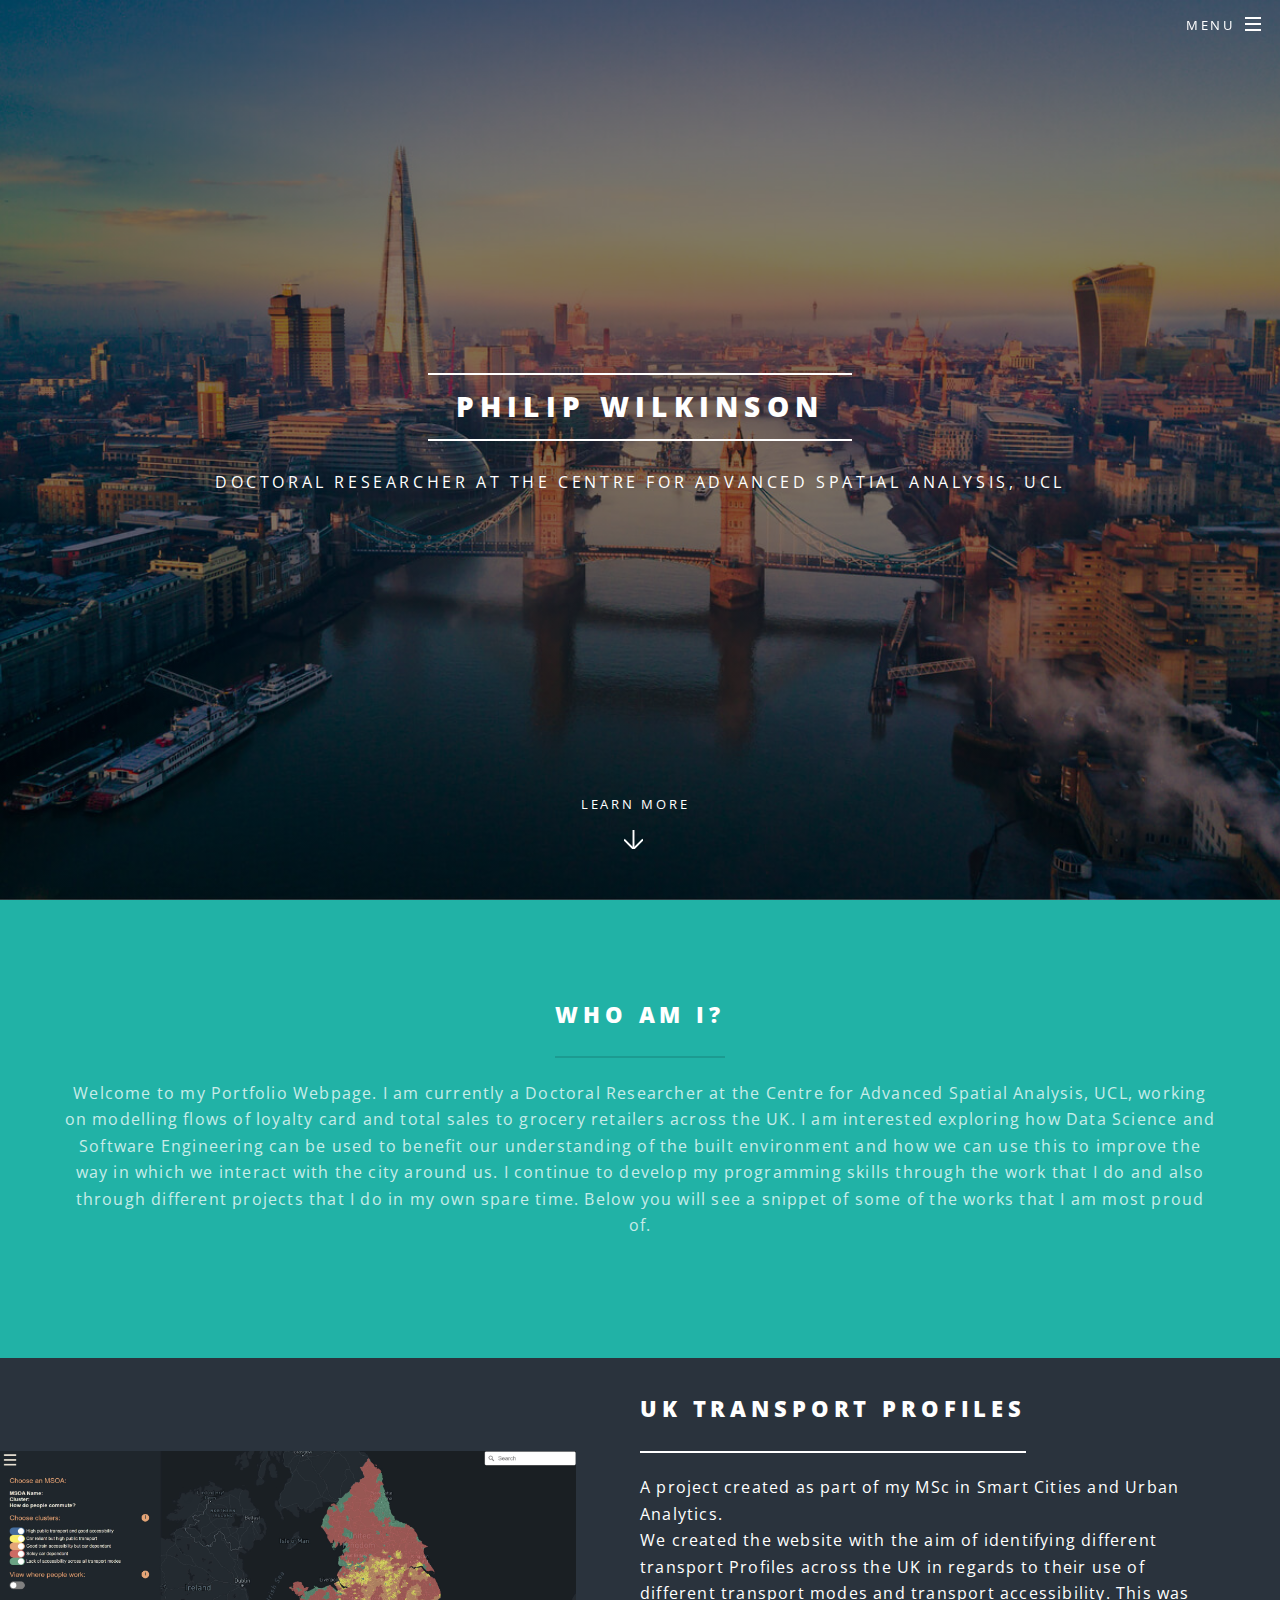
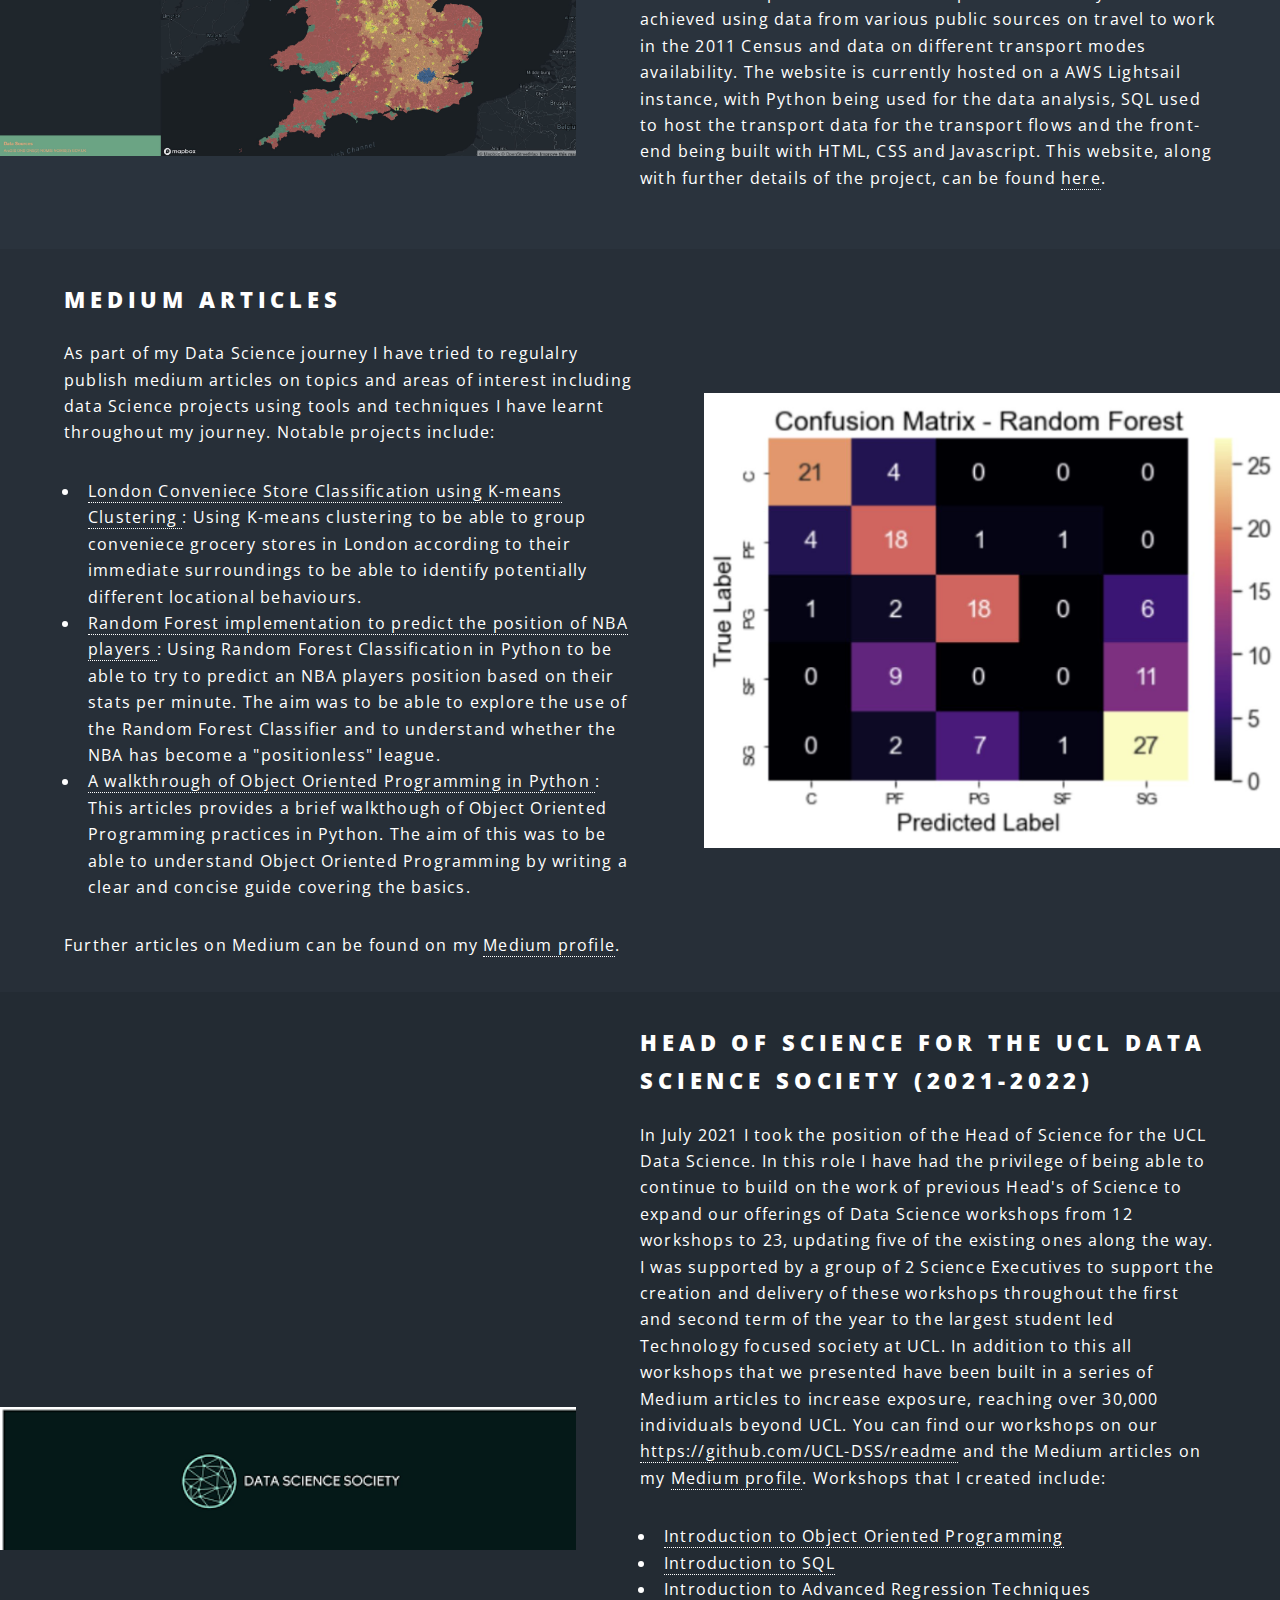
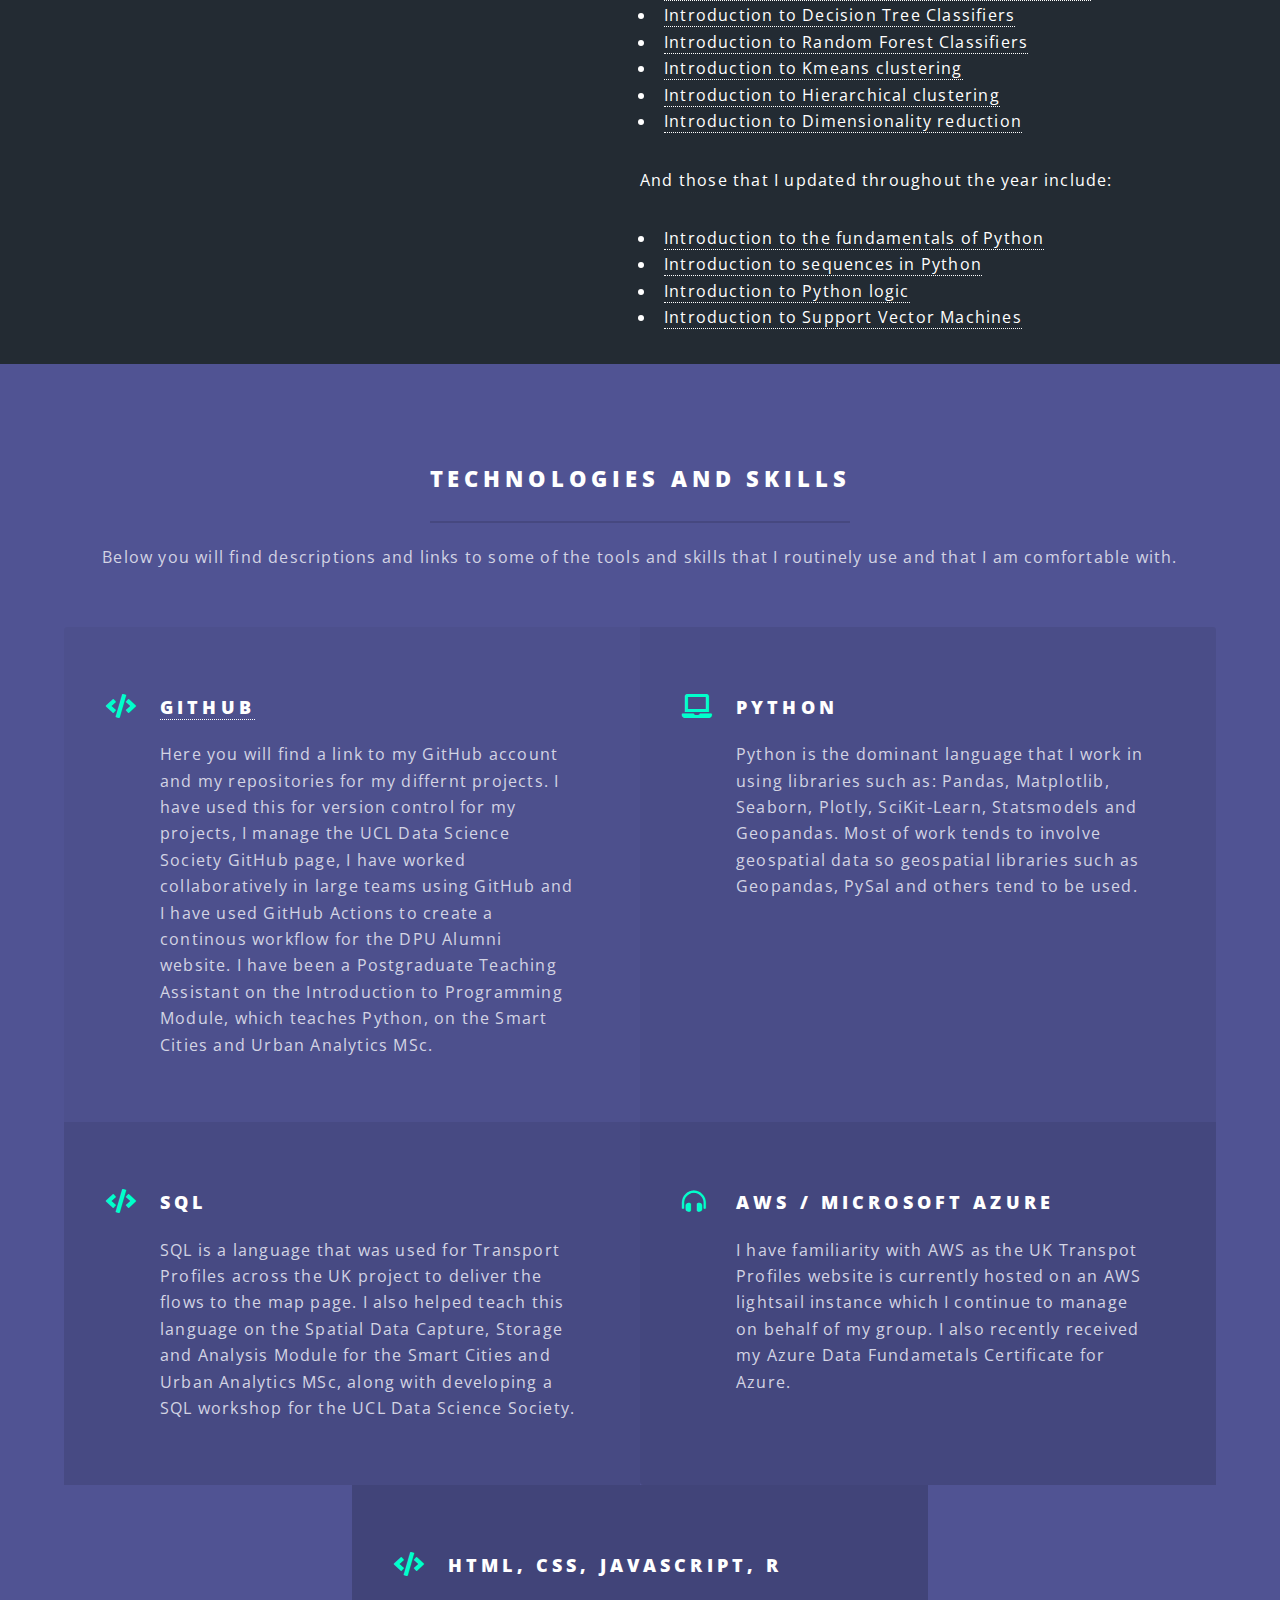
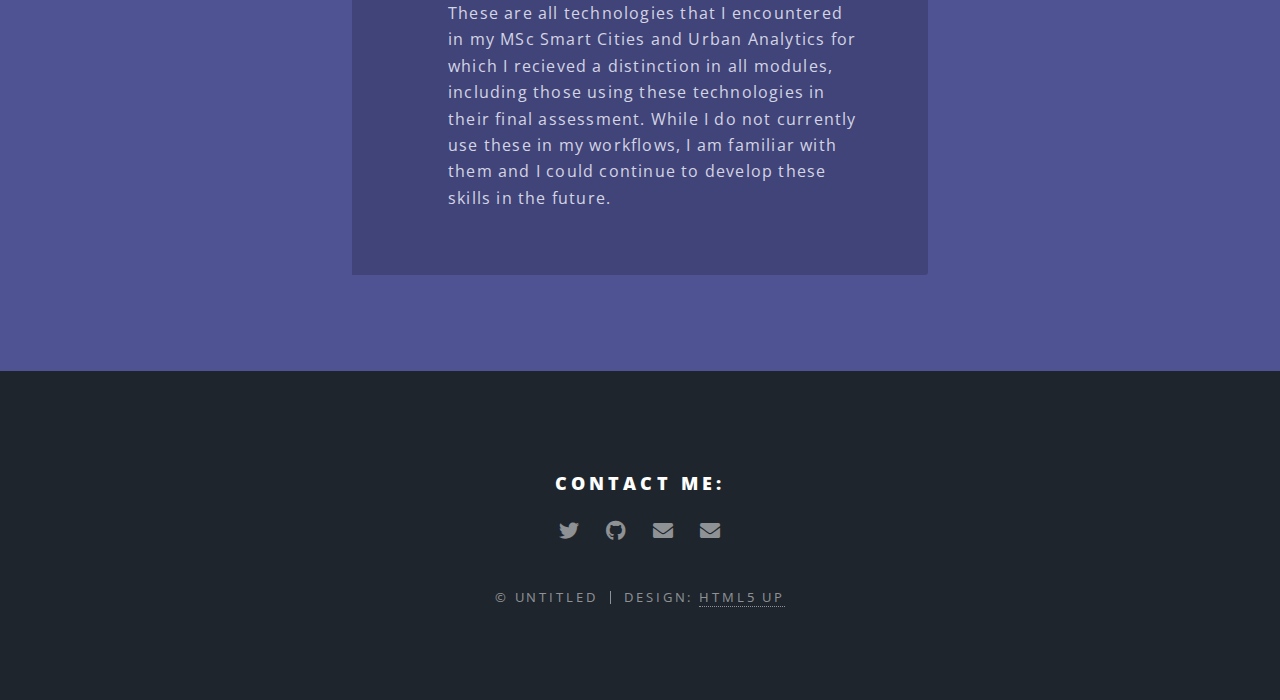
==== commit b3c5d471: "updating data science dates" ====
--- a/index.html
+++ b/index.html
@@ -127,8 +127,8 @@
 						</section>
 						<section class="spotlight">
 							<div class="image"><img src="images/DSS.png" alt="" /></div><div class="content">
-								<h2>Head of Science for the UCL Data Science Society (2020-2021)</h2>
-								<p>In July 2020 I took the position of the Head of Science for the UCL Data Science. 
+								<h2>Head of Science for the UCL Data Science Society (2021-2022)</h2>
+								<p>In July 2021 I took the position of the Head of Science for the UCL Data Science. 
 									In this role I have had the privilege of being able to continue to build on the work
 									of previous Head's of Science to expand our offerings of Data Science workshops from 12 
 									workshops to 23, updating five of the existing ones along the way. I was supported
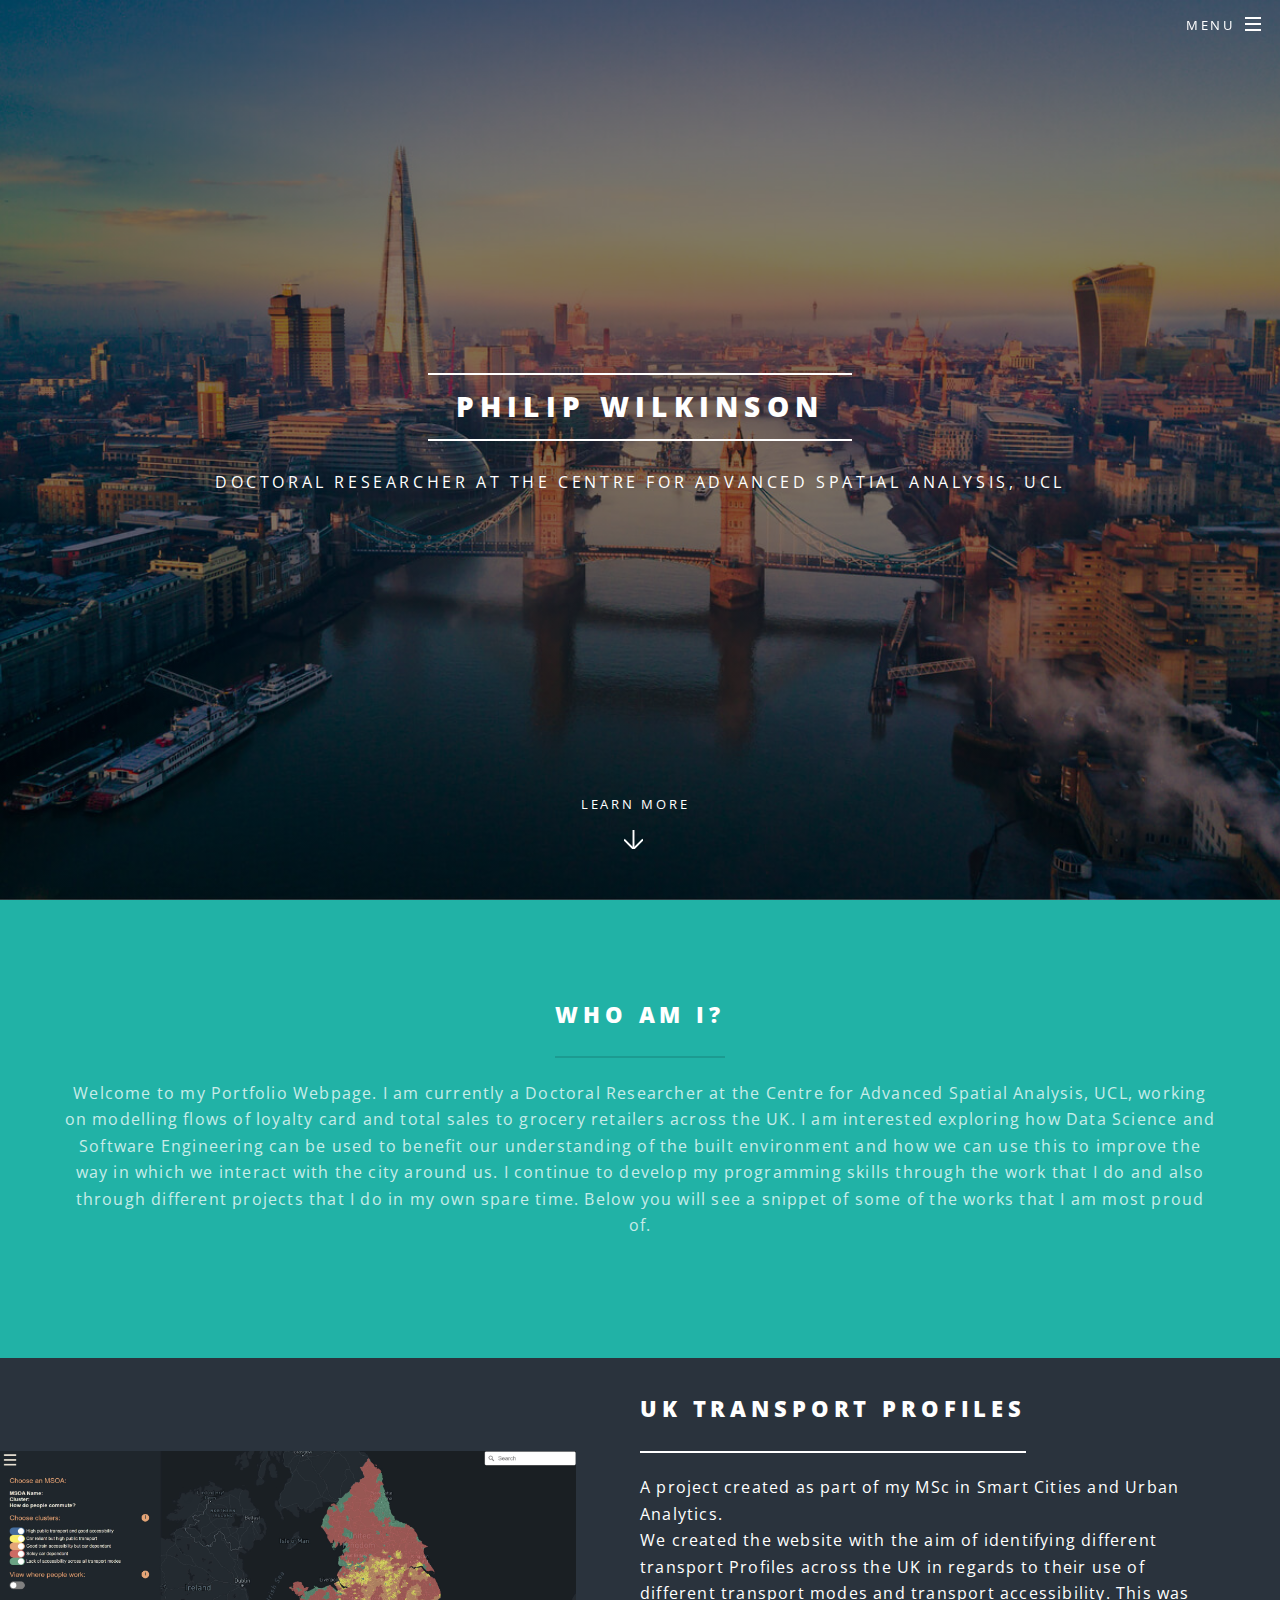
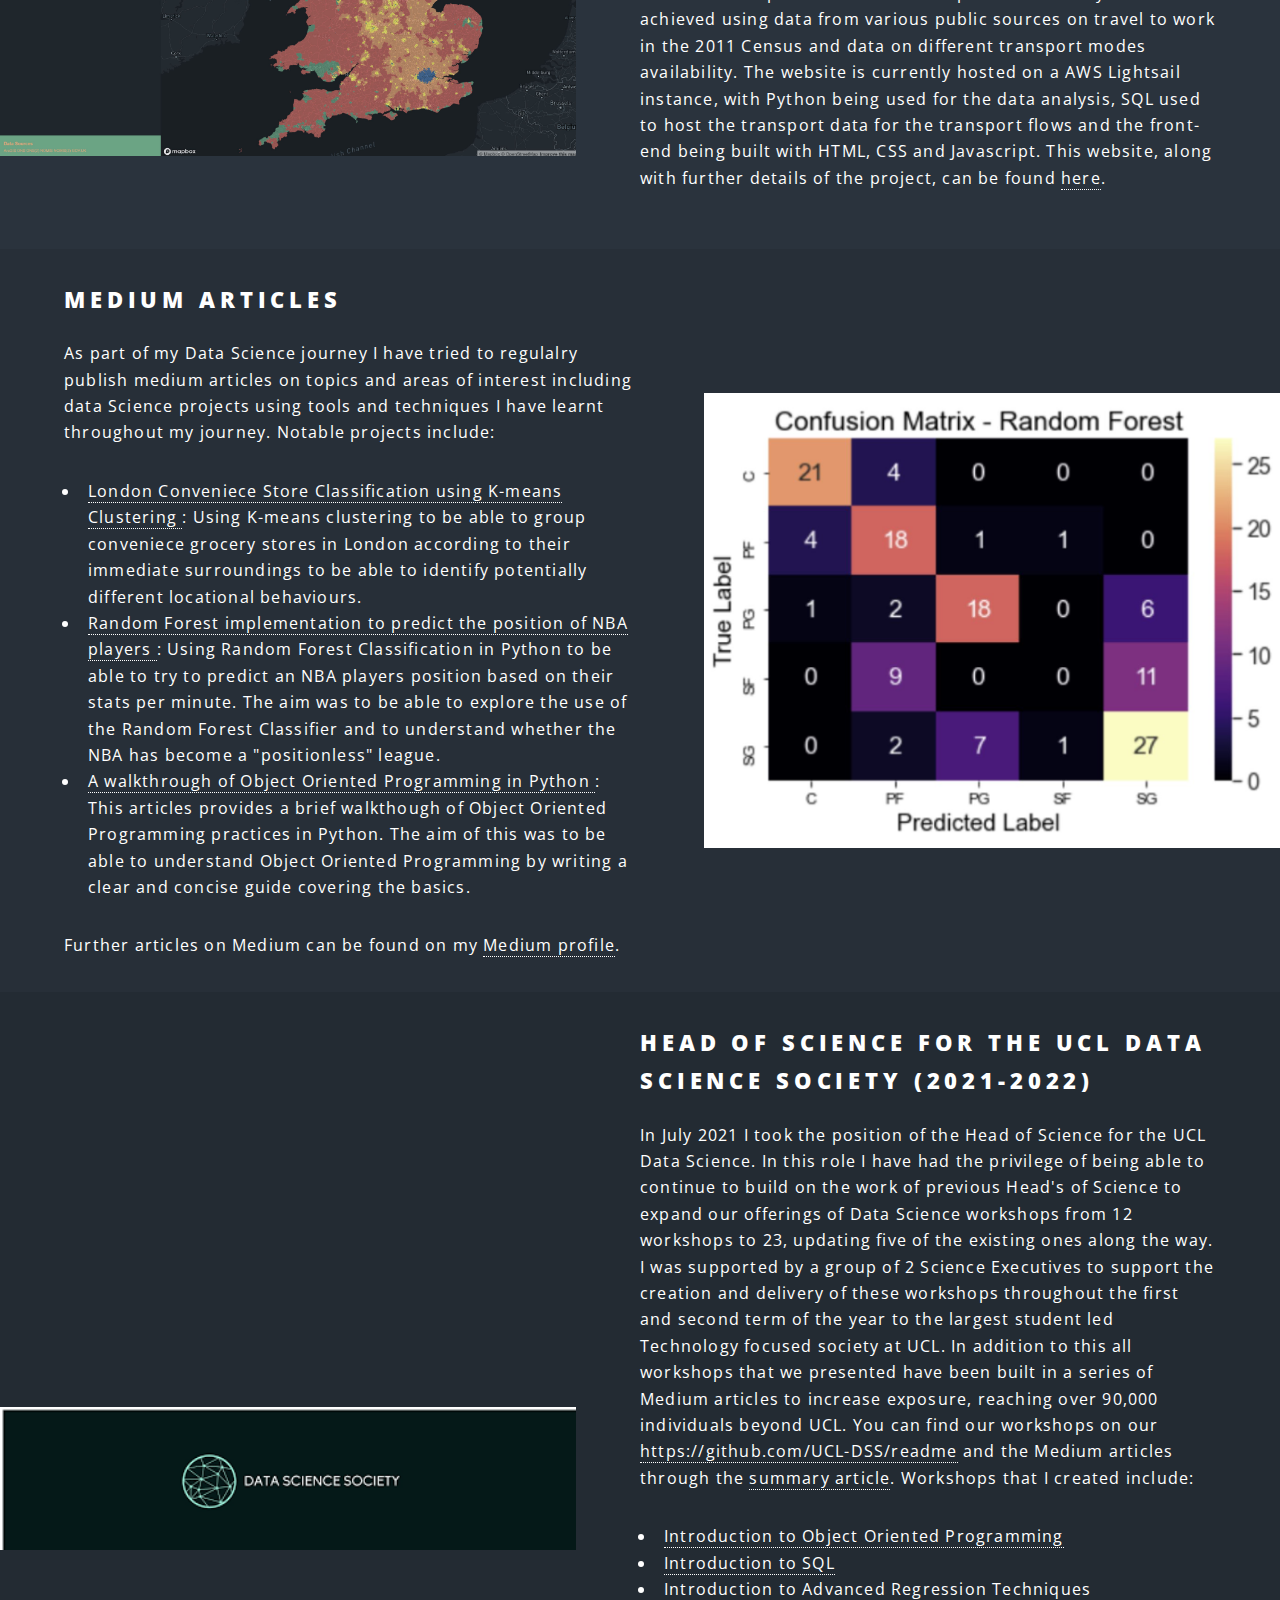
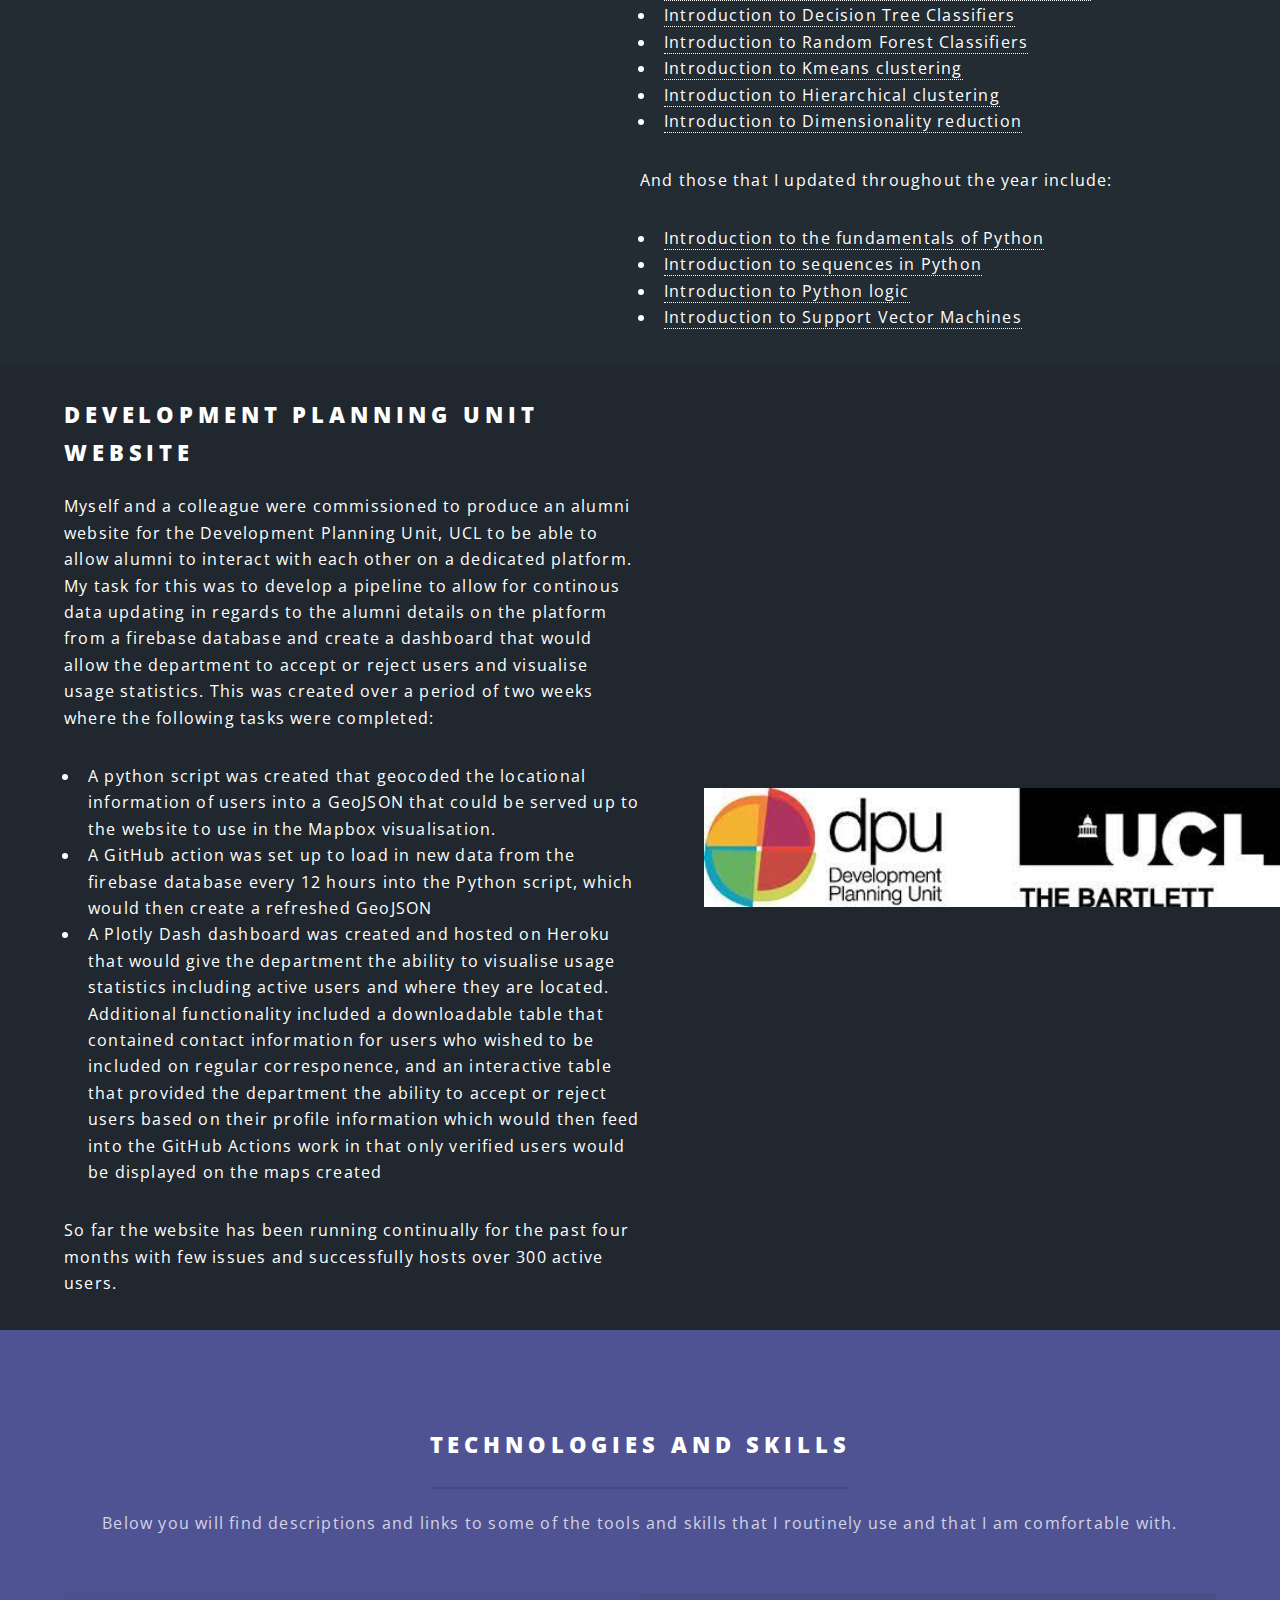
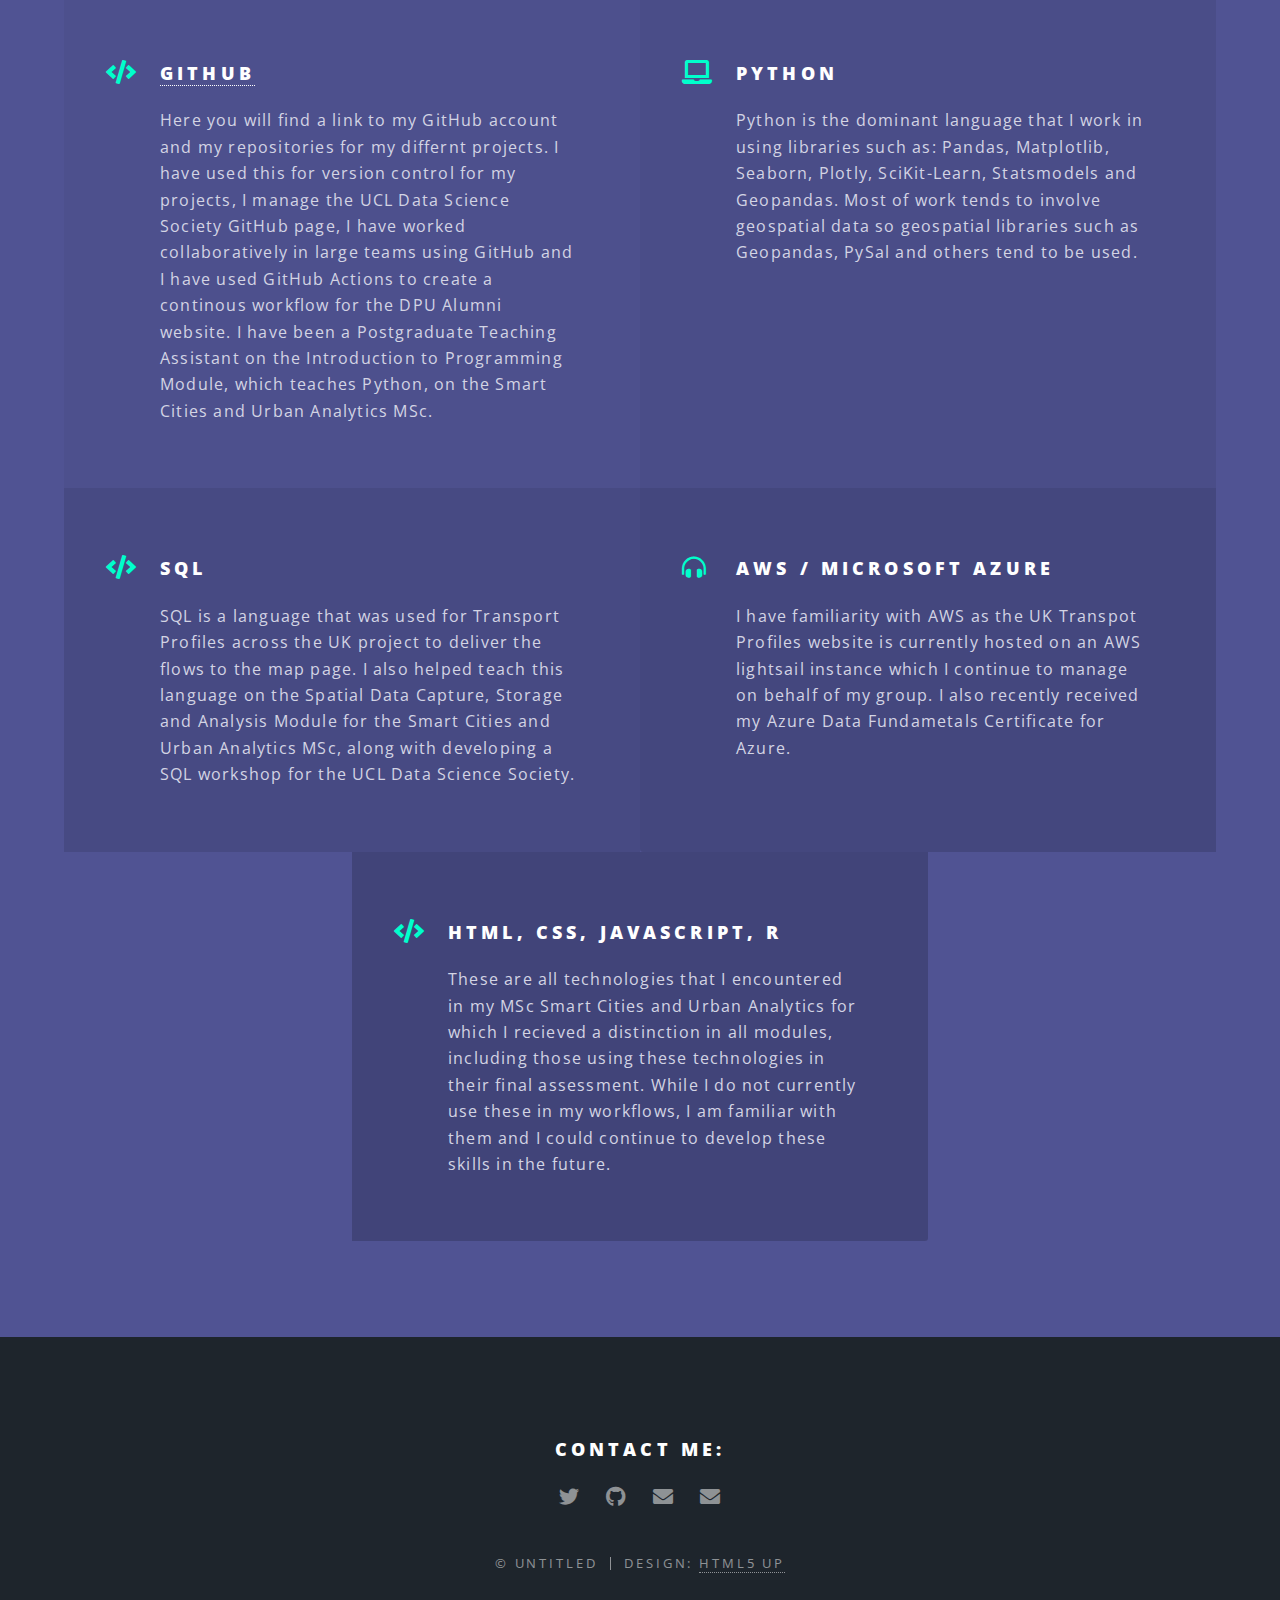
==== commit 691b1cd4: "updating with new website content" ====
--- a/index.html
+++ b/index.html
@@ -135,9 +135,9 @@
 									by a group of 2 Science Executives to support the creation and delivery of these workshops
 									throughout the first and second term of the year to the largest student led Technology focused
 									society at UCL. In addition to this all workshops that we presented have been built in a series of 
-									Medium articles to increase exposure, reaching over 30,000 individuals beyond UCL. You can 
-								 	find our workshops on our <a href= "https://philip-wilkinson.medium.com/">https://github.com/UCL-DSS/readme</a>
-									and the Medium articles on my <a href= "https://philip-wilkinson.medium.com/">Medium profile</a>. Workshops that I created include: </p>
+									Medium articles to increase exposure, reaching over 90,000 individuals beyond UCL. You can 
+								 	find our workshops on our <a href= "https://github.com/UCL-DSS/readme">https://github.com/UCL-DSS/readme</a>
+									and the Medium articles through the <a href= "https://medium.com/p/825a39915b54">summary article</a>. Workshops that I created include: </p>
 								<ul>
 									<li>
 										<a href = "https://github.com/UCL-DSS/Object_oriented_programming">Introduction to Object Oriented Programming</a>
@@ -180,6 +180,42 @@
 									</li>
 									
 								</ul>
+							</div>
+						</section>
+						<section class="spotlight">
+							<div class="image"><img src="images/dpu.jpg" alt="" /></div><div class="content">
+								<h2>Development Planning Unit Website</h2>
+								<p>Myself and a colleague were commissioned to produce an alumni website for the 
+									Development Planning Unit, UCL to be able to allow alumni to interact with each
+									other on a dedicated platform. My task for this was to develop a pipeline to allow
+									for continous data updating in regards to the alumni details on the platform from 
+									a firebase database and create a dashboard that would allow the department to accept or
+									reject users and visualise usage statistics. This was created over a period of two weeks
+									where the following tasks were completed:
+								</p>
+								<ul>
+									<li>
+										A python script was created that geocoded the locational information of users into a GeoJSON
+										that could be served up to the website to use in the Mapbox visualisation.
+									</li>
+									<li>
+										A GitHub action was set up to load in new data from the firebase database every 12 hours into the 
+										Python script, which would then create a refreshed GeoJSON
+									</li>
+									<li>
+										A Plotly Dash dashboard was created and hosted on Heroku that would give the department the ability to 
+										visualise usage statistics including active users and where they are located. Additional functionality
+										included a downloadable table that contained contact information for users who wished to be included on 
+										regular corresponence, and an interactive table that provided the department the ability to accept or reject
+										users based on their profile information which would then feed into the GitHub Actions work in that only
+										verified users would be displayed on the maps created
+									</li>
+									
+								</ul>
+								<p>
+									So far the website has been running continually for the past four months with few issues and successfully
+									hosts over 300 active users.
+								</p>
 							</div>
 						</section>
 					</section>
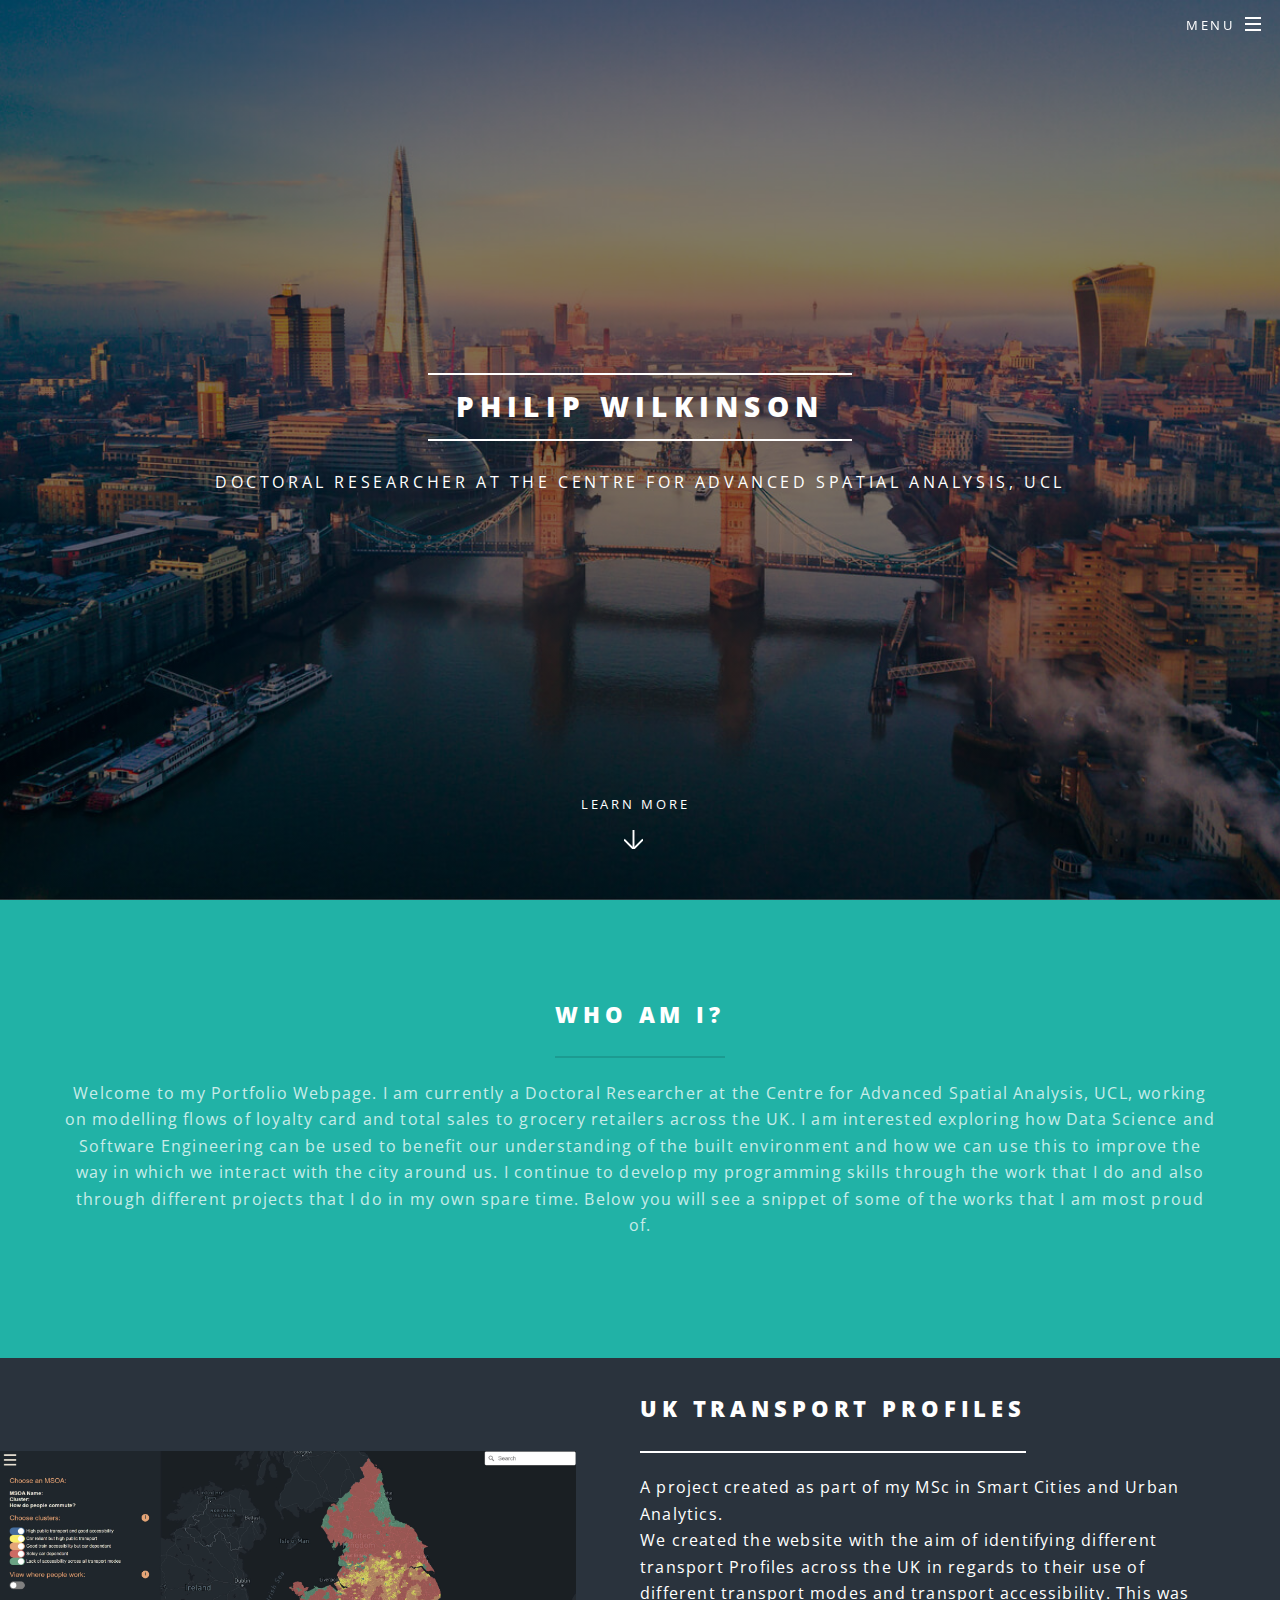
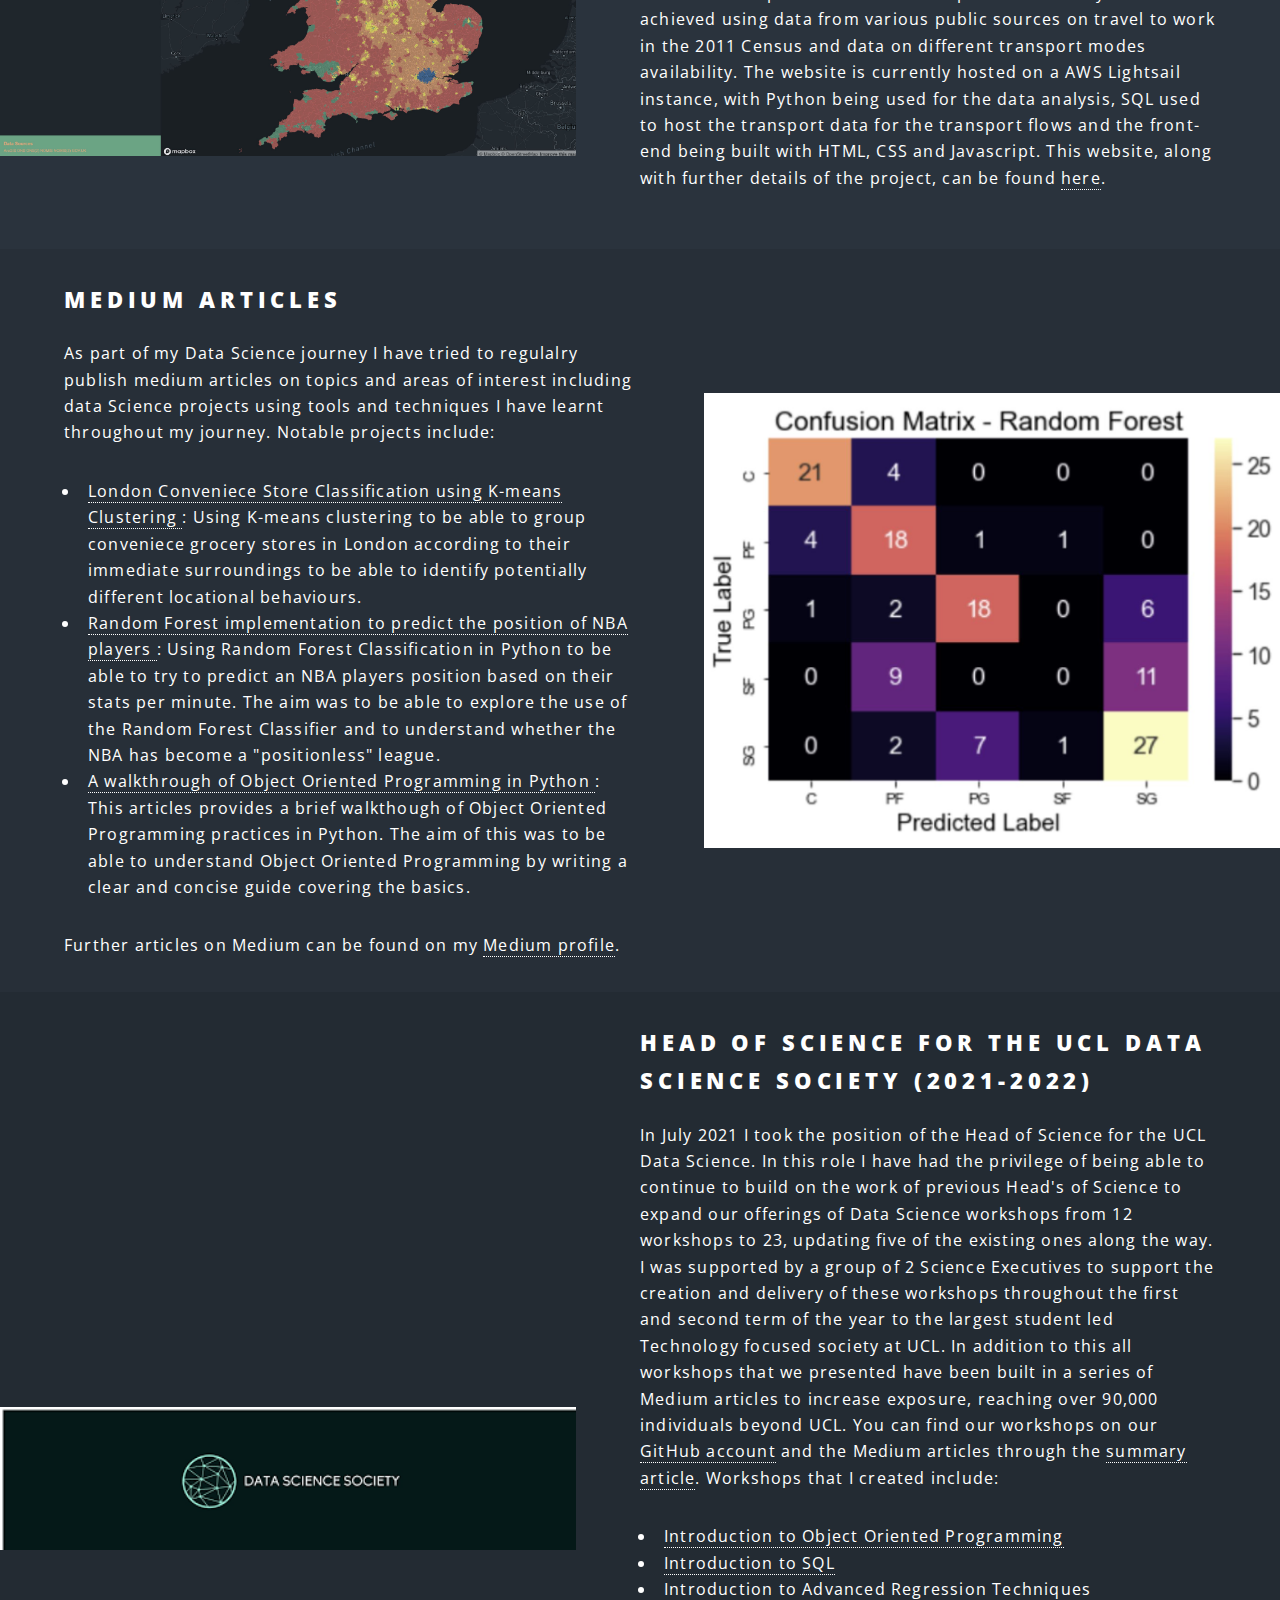
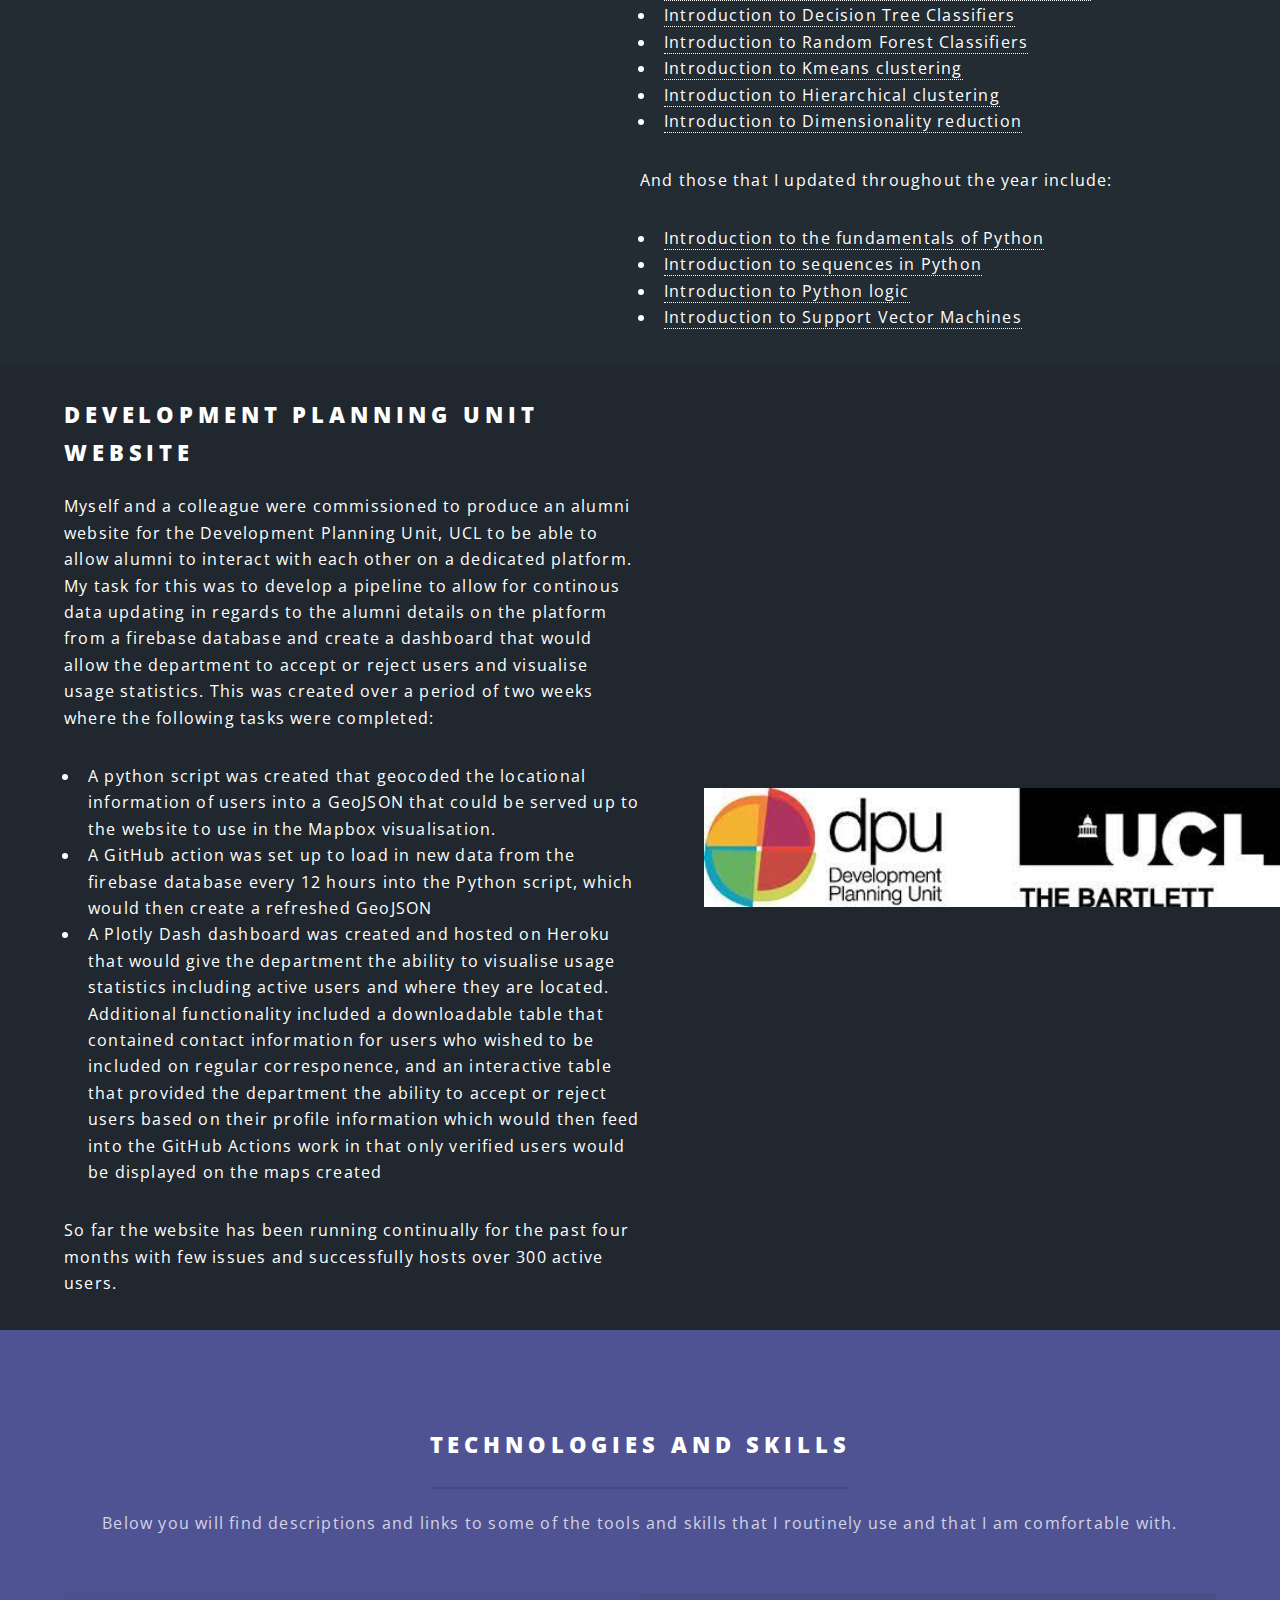
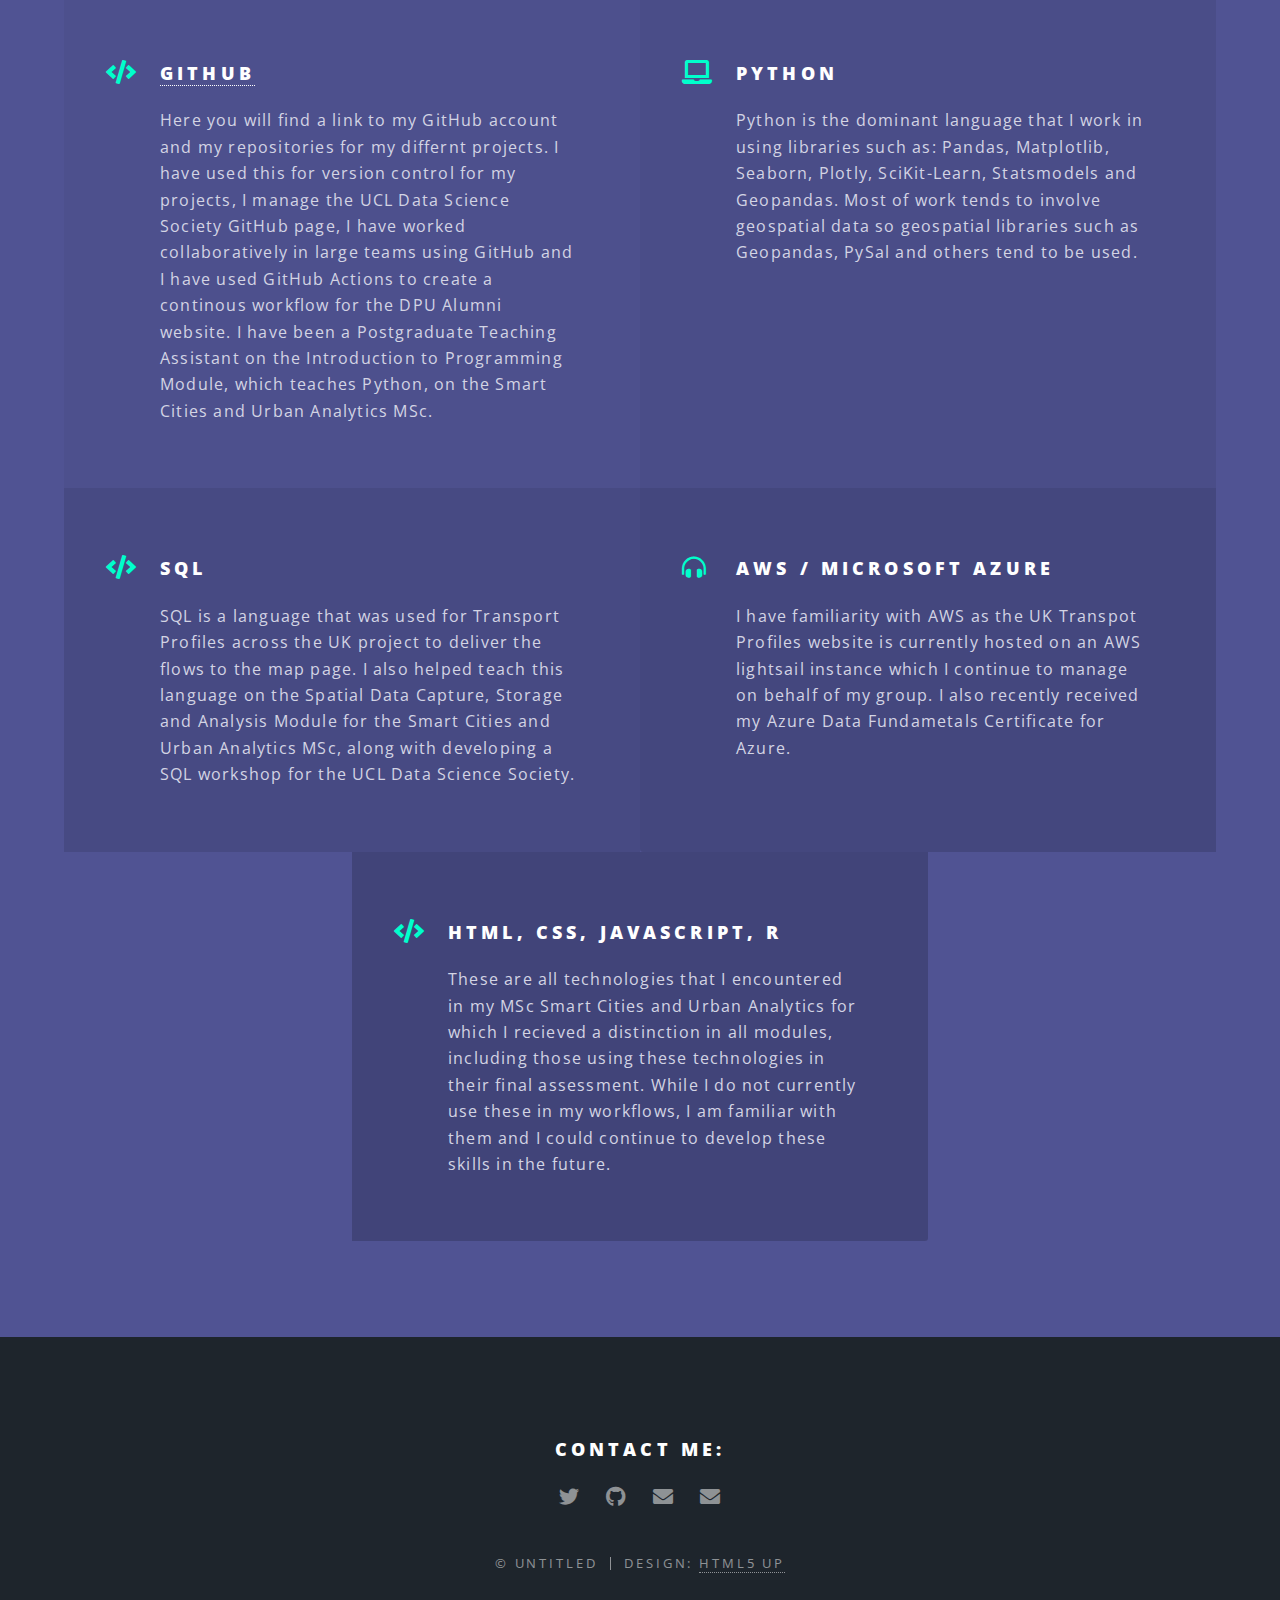
==== commit 961d89c9: "updating links to github for DSS" ====
--- a/index.html
+++ b/index.html
@@ -136,7 +136,7 @@
 									throughout the first and second term of the year to the largest student led Technology focused
 									society at UCL. In addition to this all workshops that we presented have been built in a series of 
 									Medium articles to increase exposure, reaching over 90,000 individuals beyond UCL. You can 
-								 	find our workshops on our <a href= "https://github.com/UCL-DSS/readme">https://github.com/UCL-DSS/readme</a>
+								 	find our workshops on our <a href= "https://github.com/UCL-DSS/readme">GitHub account</a>
 									and the Medium articles through the <a href= "https://medium.com/p/825a39915b54">summary article</a>. Workshops that I created include: </p>
 								<ul>
 									<li>
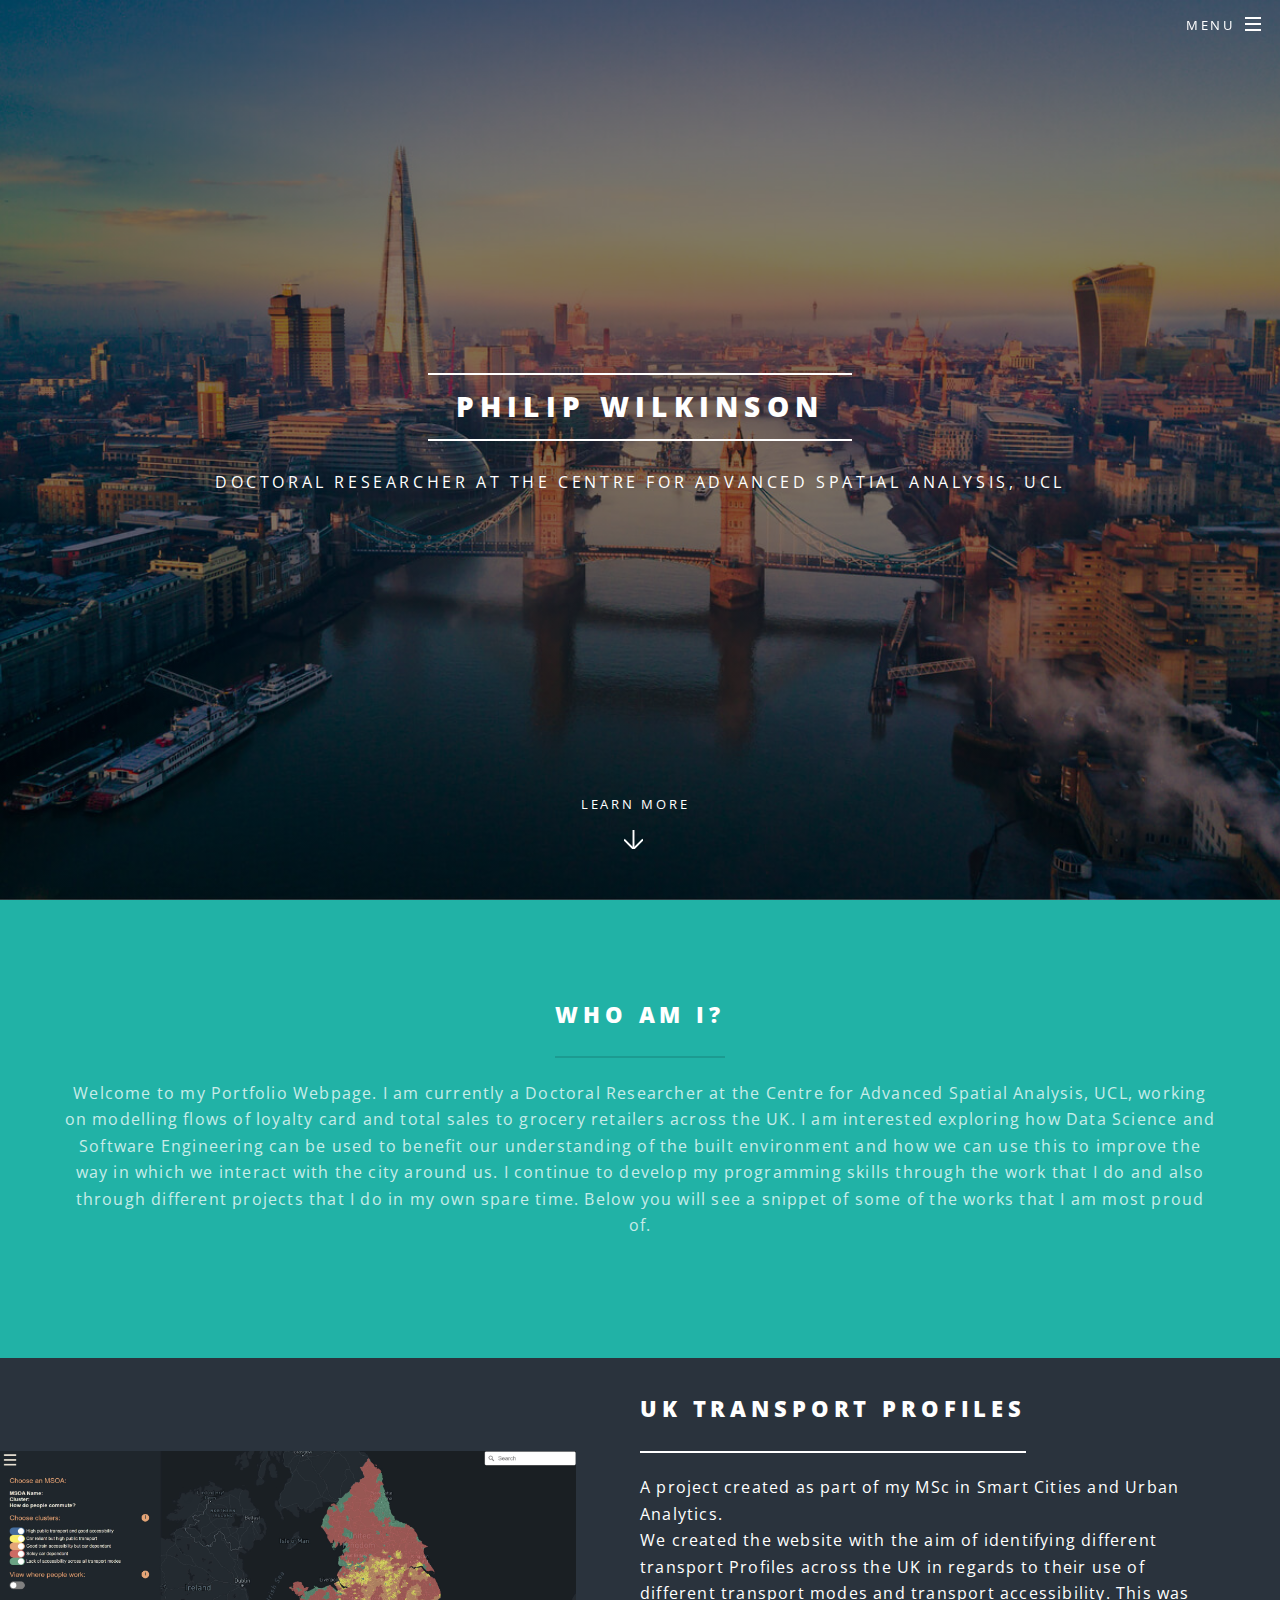
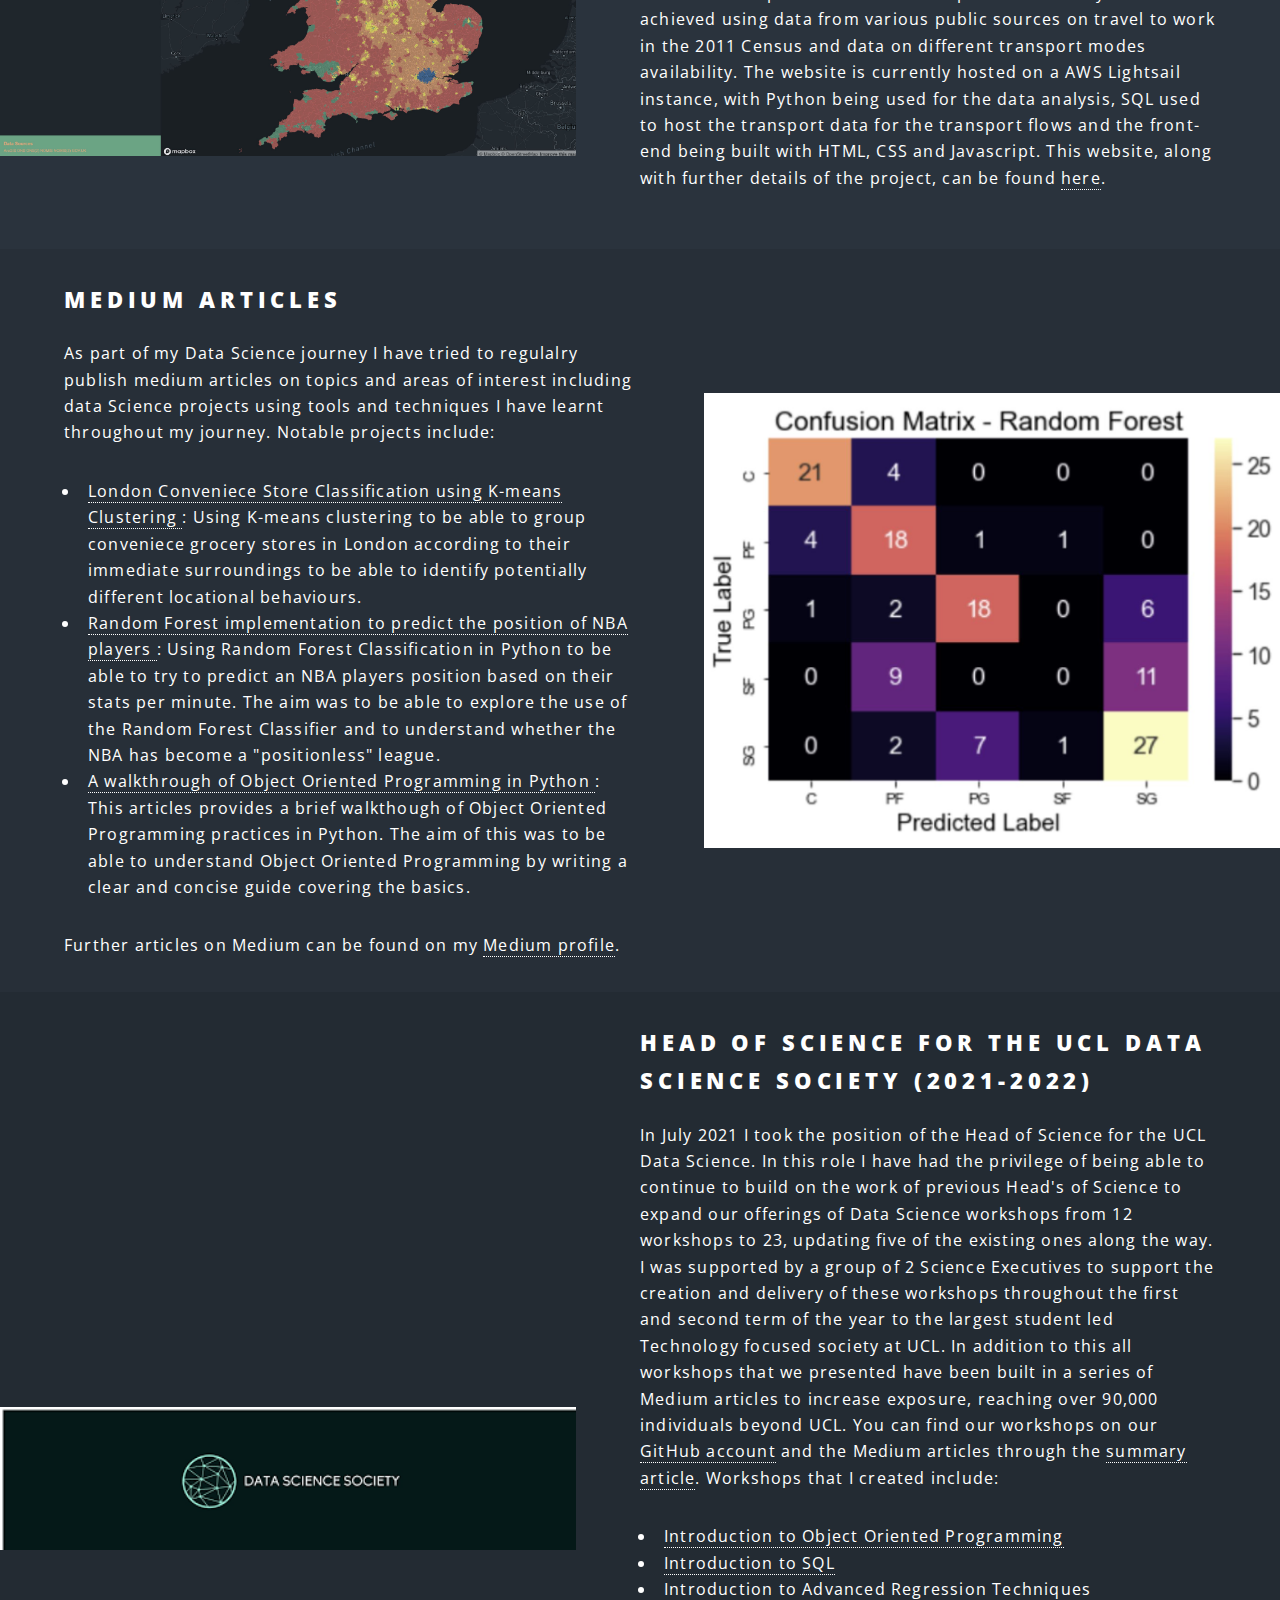
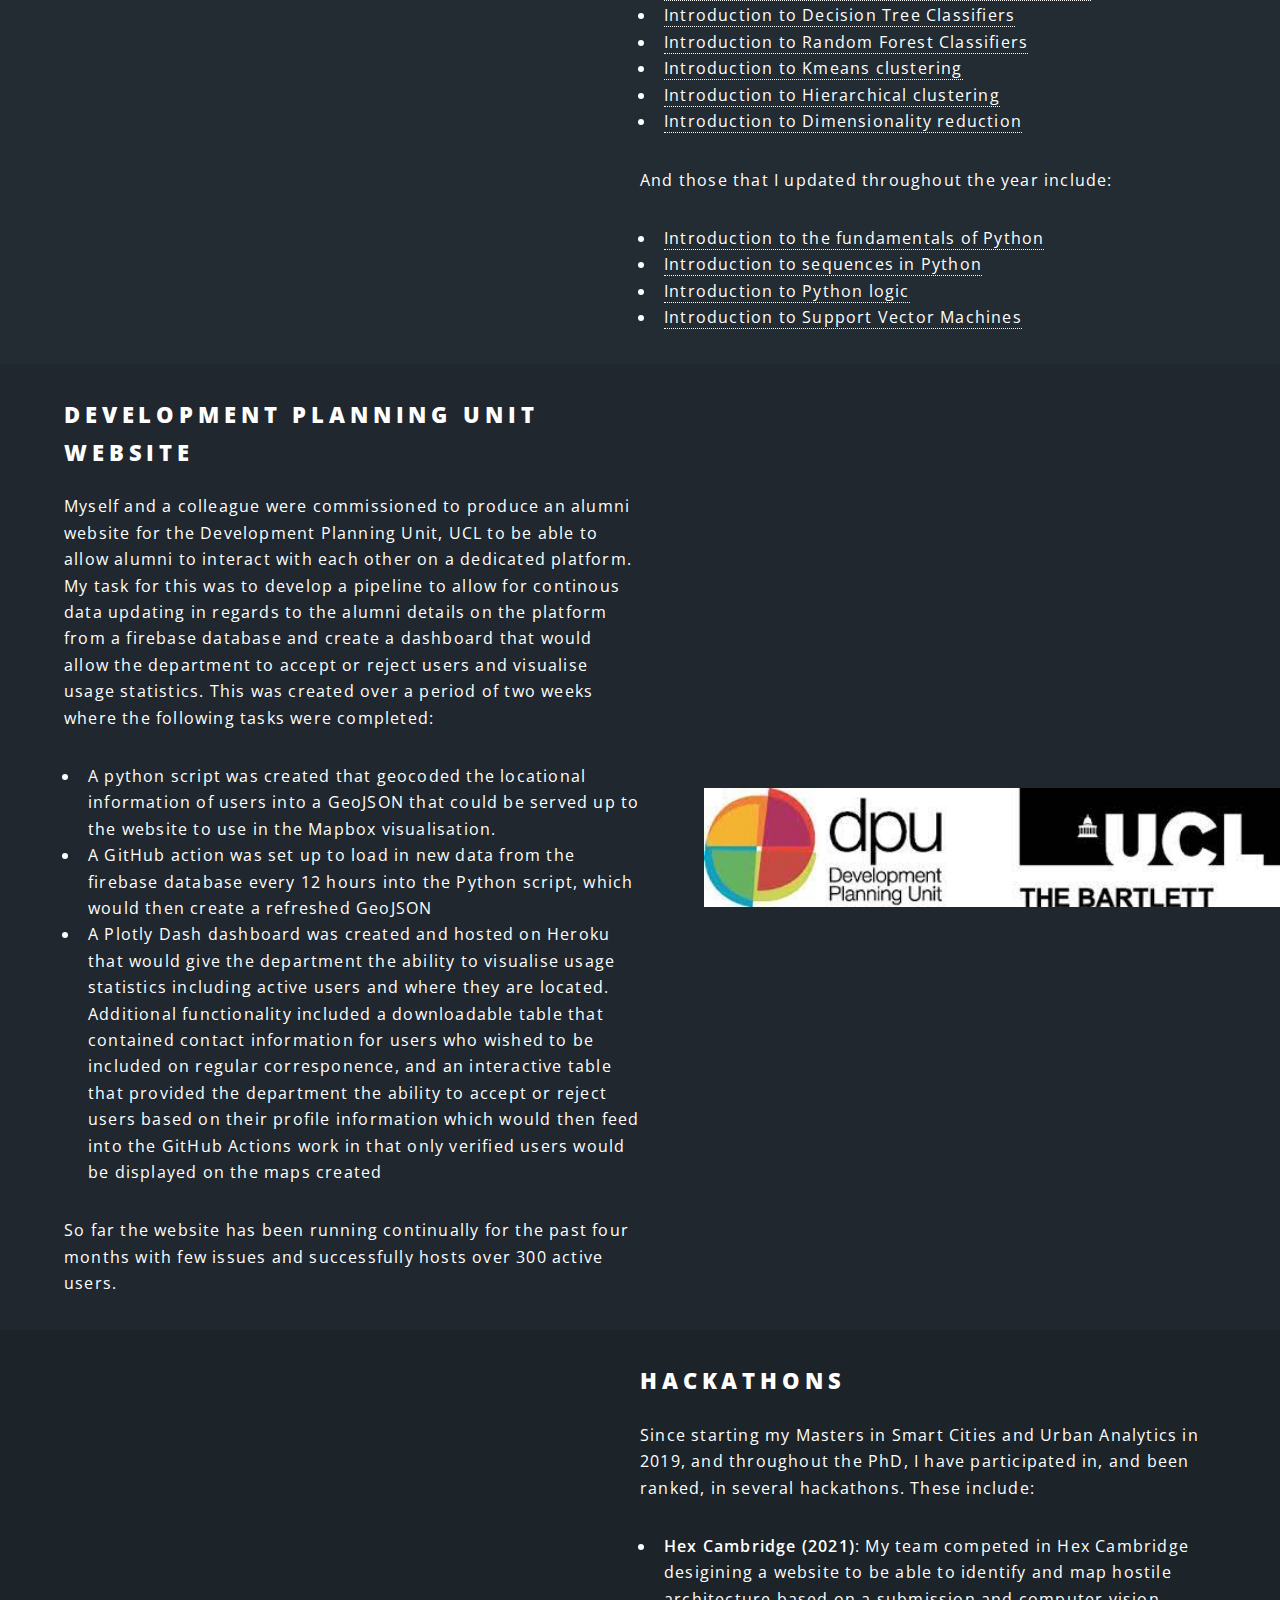
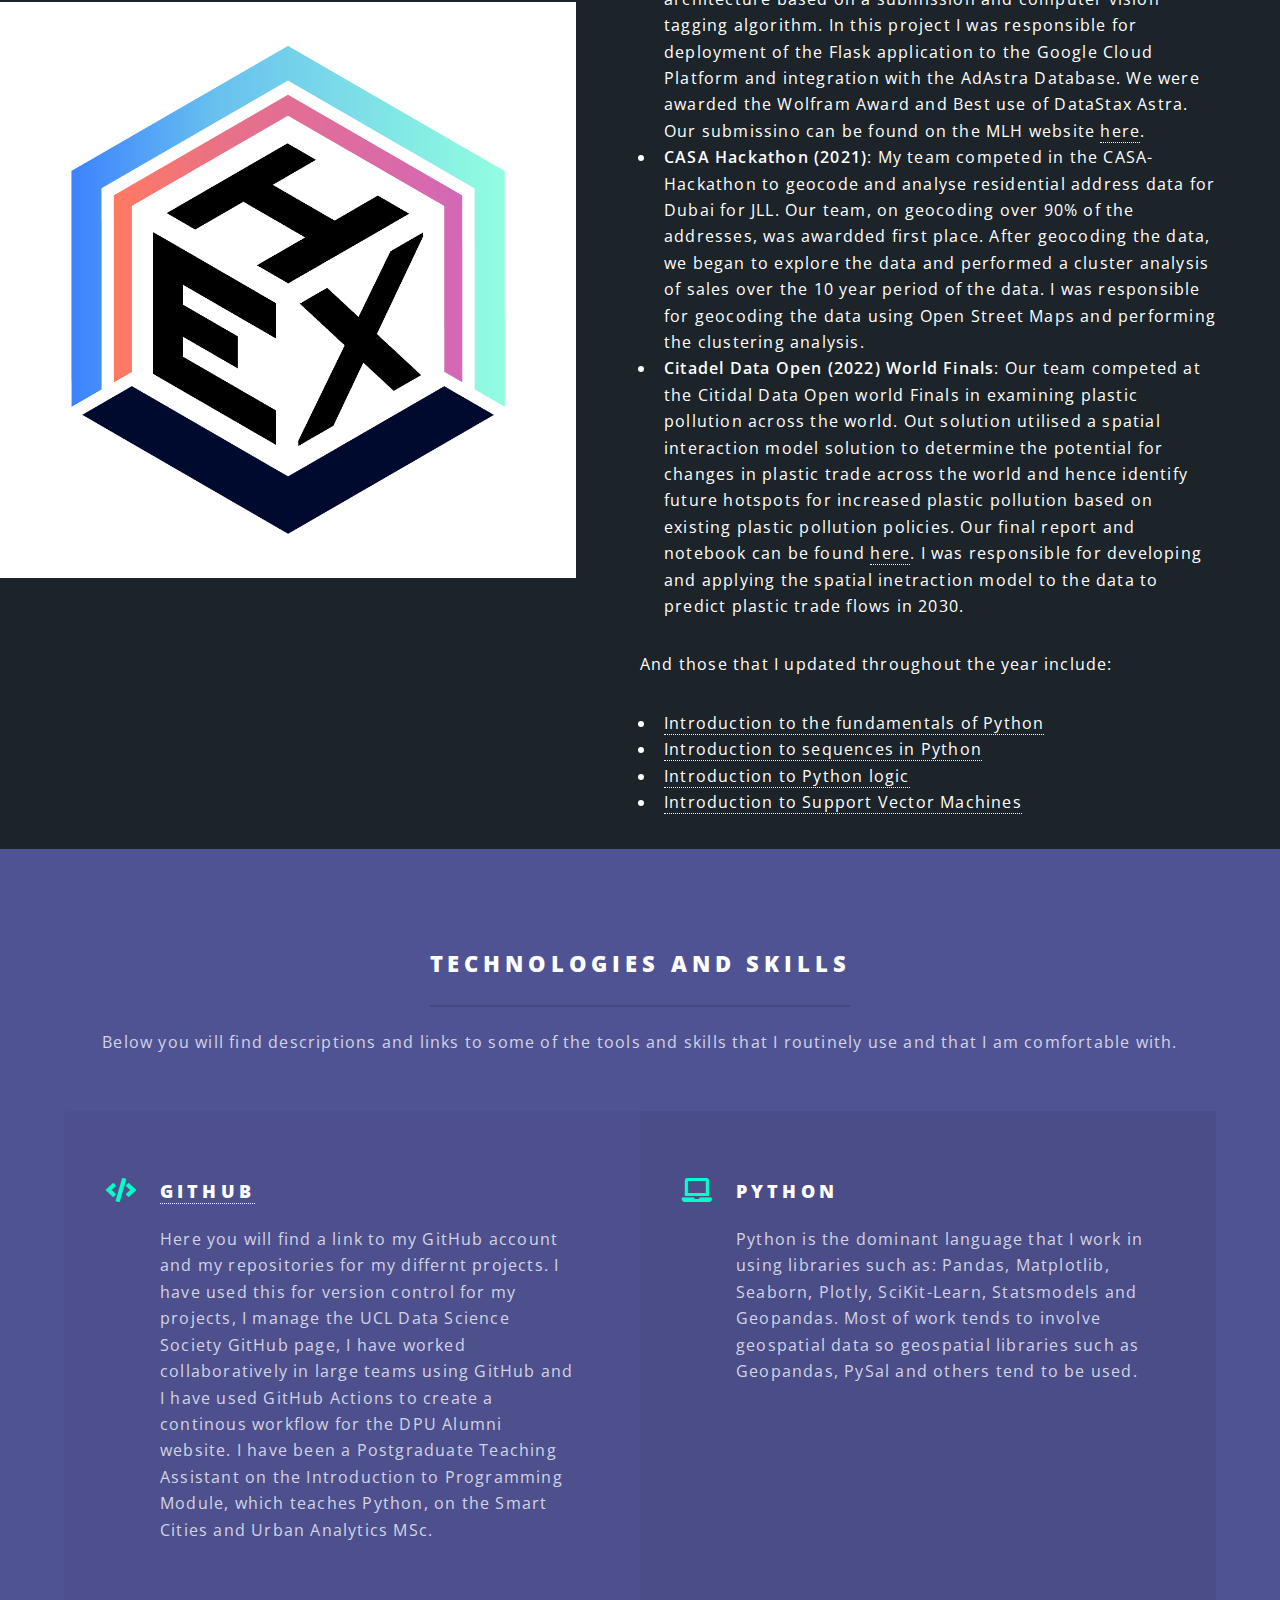
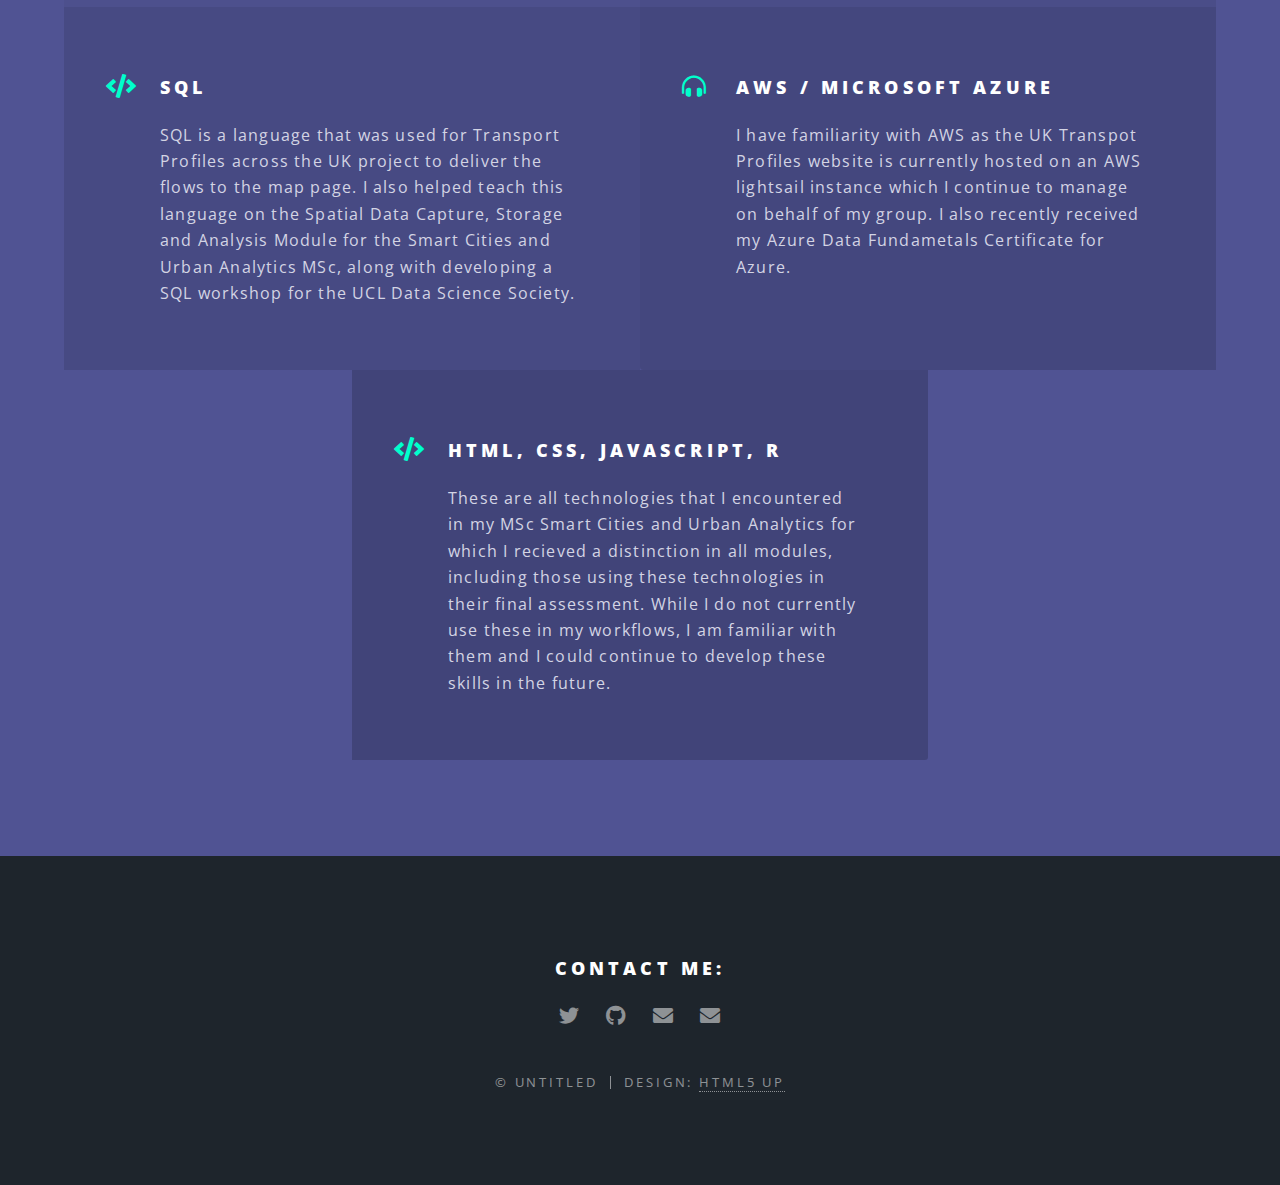
==== commit 1f1c469b: "adding hackathons competed in" ====
--- a/index.html
+++ b/index.html
@@ -218,6 +218,58 @@
 								</p>
 							</div>
 						</section>
+						<section class="spotlight">
+							<div class="image"><img src="images/hex_cam.png" alt="" /></div><div class="content">
+								<h2>Hackathons</h2>
+								<p>
+									Since starting my Masters in Smart Cities and Urban Analytics in 2019, and throughout the PhD, I have
+									participated in, and been ranked, in several hackathons. These include:
+								</p>
+								<ul>
+									<li>
+										<b>Hex Cambridge (2021)</b>: My team competed in Hex Cambridge desigining a website 
+										to be able to identify and map hostile architecture based on a submission 
+										and computer vision tagging algorithm. In this project I was responsible for 
+										deployment of the Flask application to the Google Cloud Platform and
+										integration with the AdAstra Database. We were awarded the Wolfram Award and 
+										Best use of DataStax Astra. Our submissino can be found on the MLH website 
+										<a href = https://devpost.com/software/hacktheurban-space?ref_content=my-projects-tab&ref_feature=my_projects>
+										here</a>.
+									</li>
+									<li>
+										<b>CASA Hackathon (2021)</b>: My team competed in the CASA-Hackathon to geocode and analyse
+										residential address data for Dubai for JLL. Our team, on geocoding over 90% of the 
+										addresses, was awardded first place. After geocoding the data, we began to explore the data 
+										and performed a cluster analysis of sales over the 10 year period of the data. I was responsible 
+										for geocoding the data using Open Street Maps and performing the clustering analysis. 
+									</li>
+									<li>
+										<b>Citadel Data Open (2022) World Finals</b>: Our team competed at the Citidal Data Open world Finals
+										in examining plastic pollution across the world. Out solution utilised a spatial interaction model solution
+										to determine the potential for changes in plastic trade across the world and hence identify future hotspots
+										for increased plastic pollution based on existing plastic pollution policies. Our final report and notebook
+										can be found <a href = "https://github.com/gorostuck/citadel-open-data">here</a>. I was responsible for developing
+										and applying the spatial inetraction model to the data to predict plastic trade flows in 2030. 
+									</li>
+								</ul>
+								<p>And those that I updated throughout the year include:</p>
+								<ul>
+									<li>
+										<a href = "https://github.com/UCL-DSS/fundamental-python-workshop">Introduction to the fundamentals of Python</a>
+									</li>
+									<li>
+										<a href = "https://github.com/UCL-DSS/python-sequence-workshop">Introduction to sequences in Python</a>
+									</li>
+									<li>
+										<a href = "https://github.com/UCL-DSS/python-logic-workshop">Introduction to Python logic</a>
+									</li>
+									<li>
+										<a href = "https://github.com/UCL-DSS/svm-workshopp">Introduction to Support Vector Machines</a>
+									</li>
+									
+								</ul>
+							</div>
+						</section>
 					</section>
 
 				<!-- Three -->
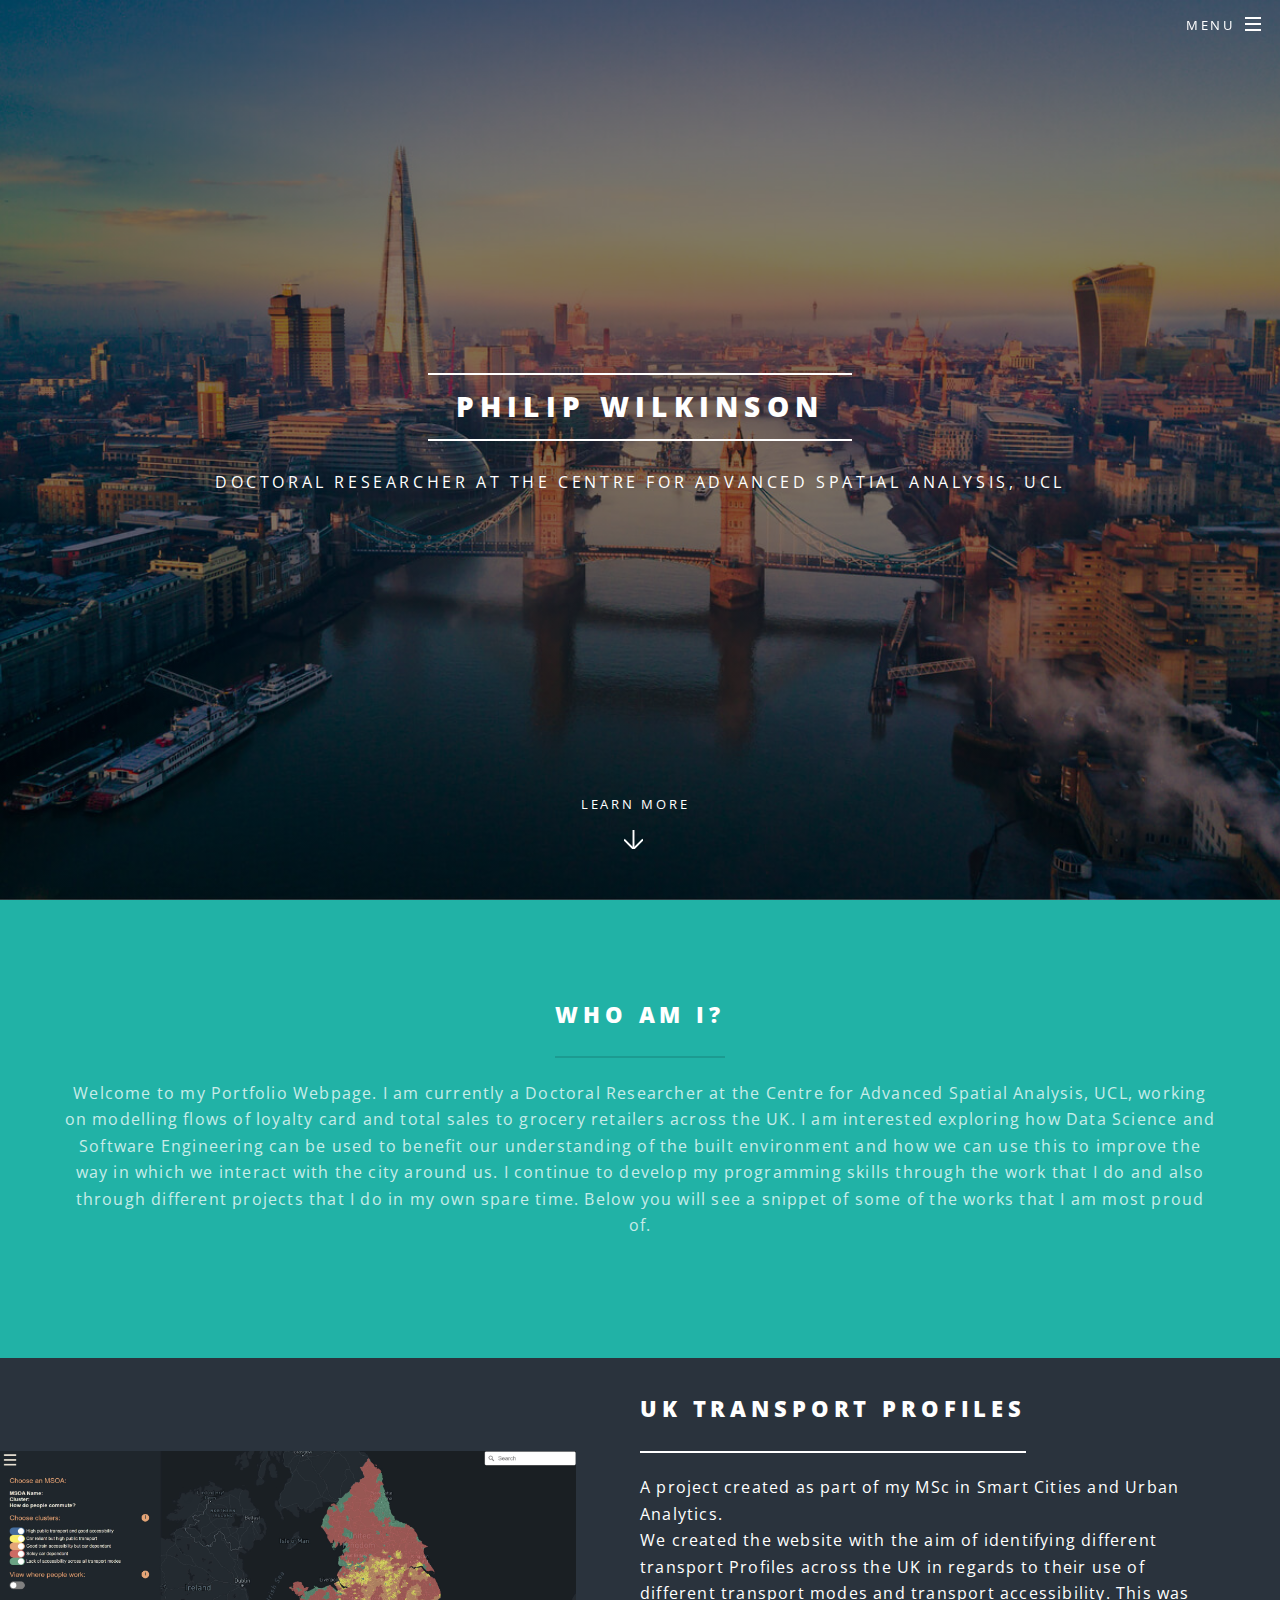
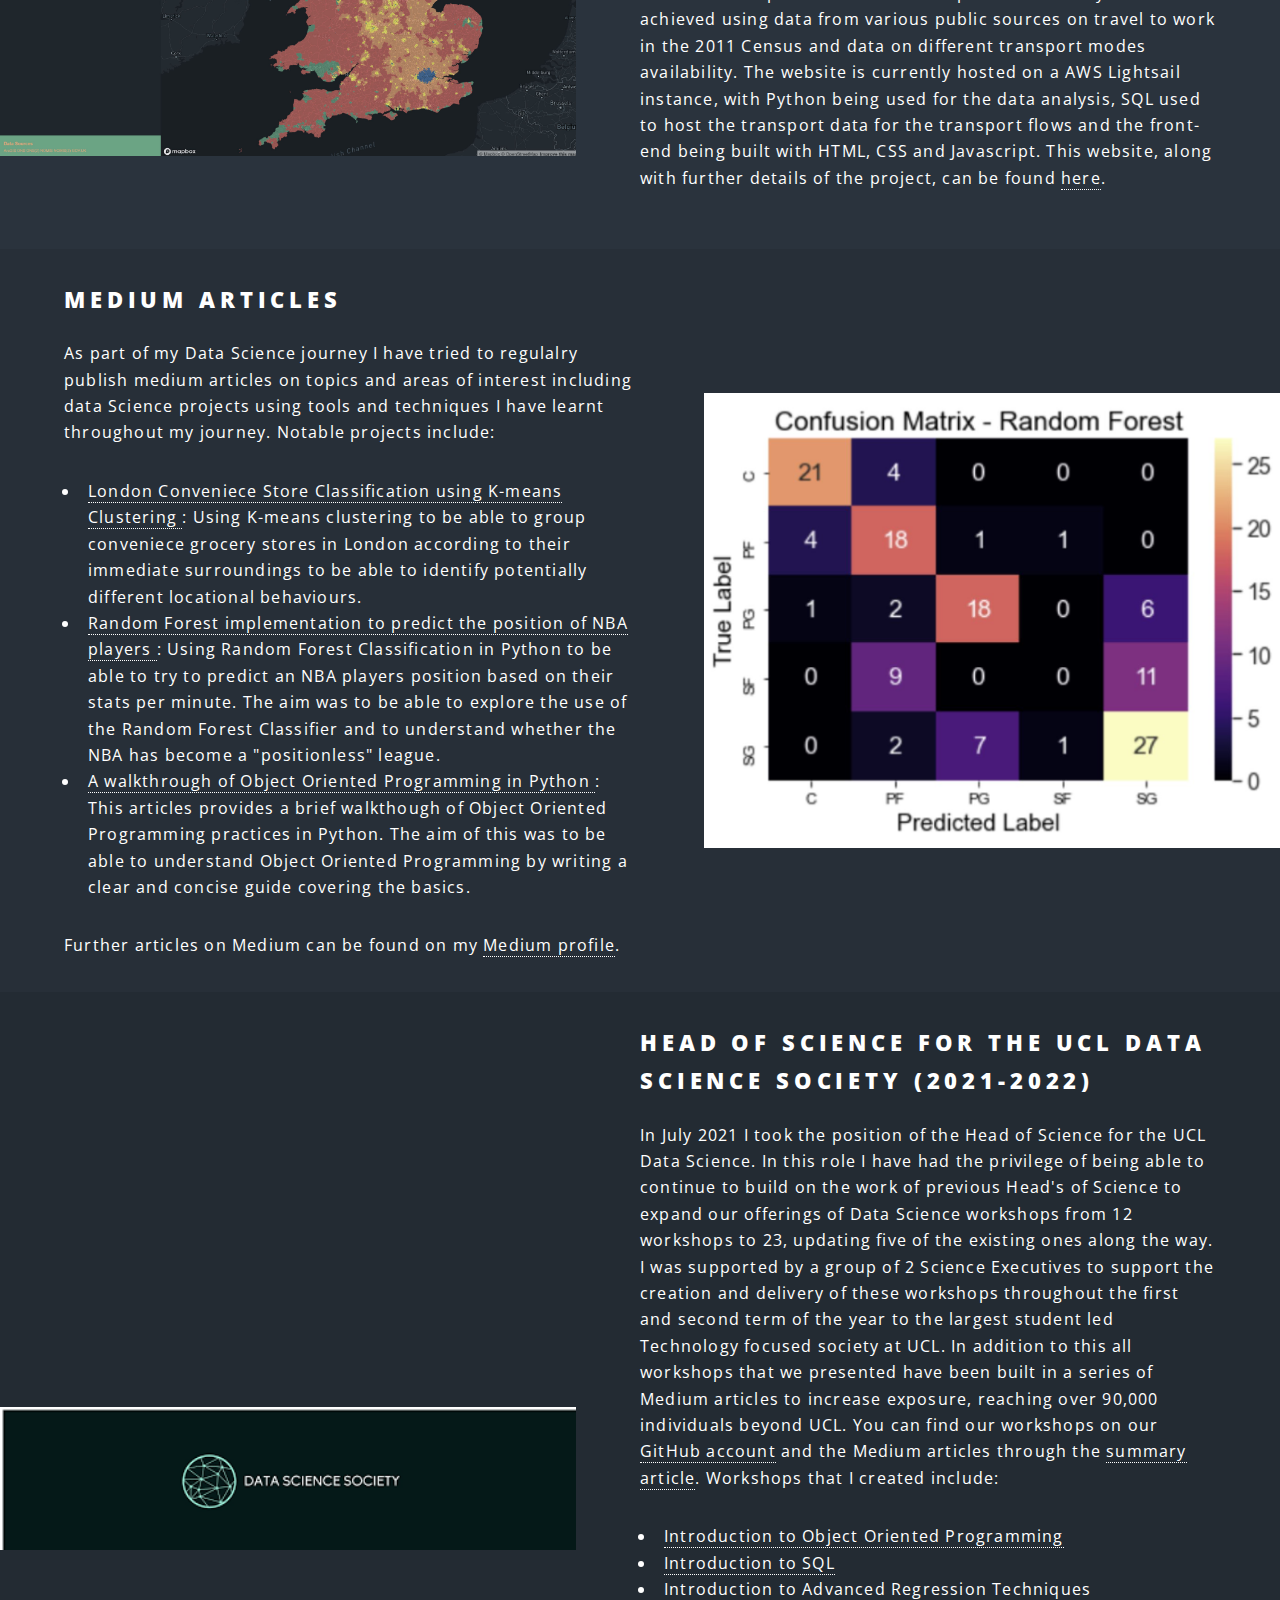
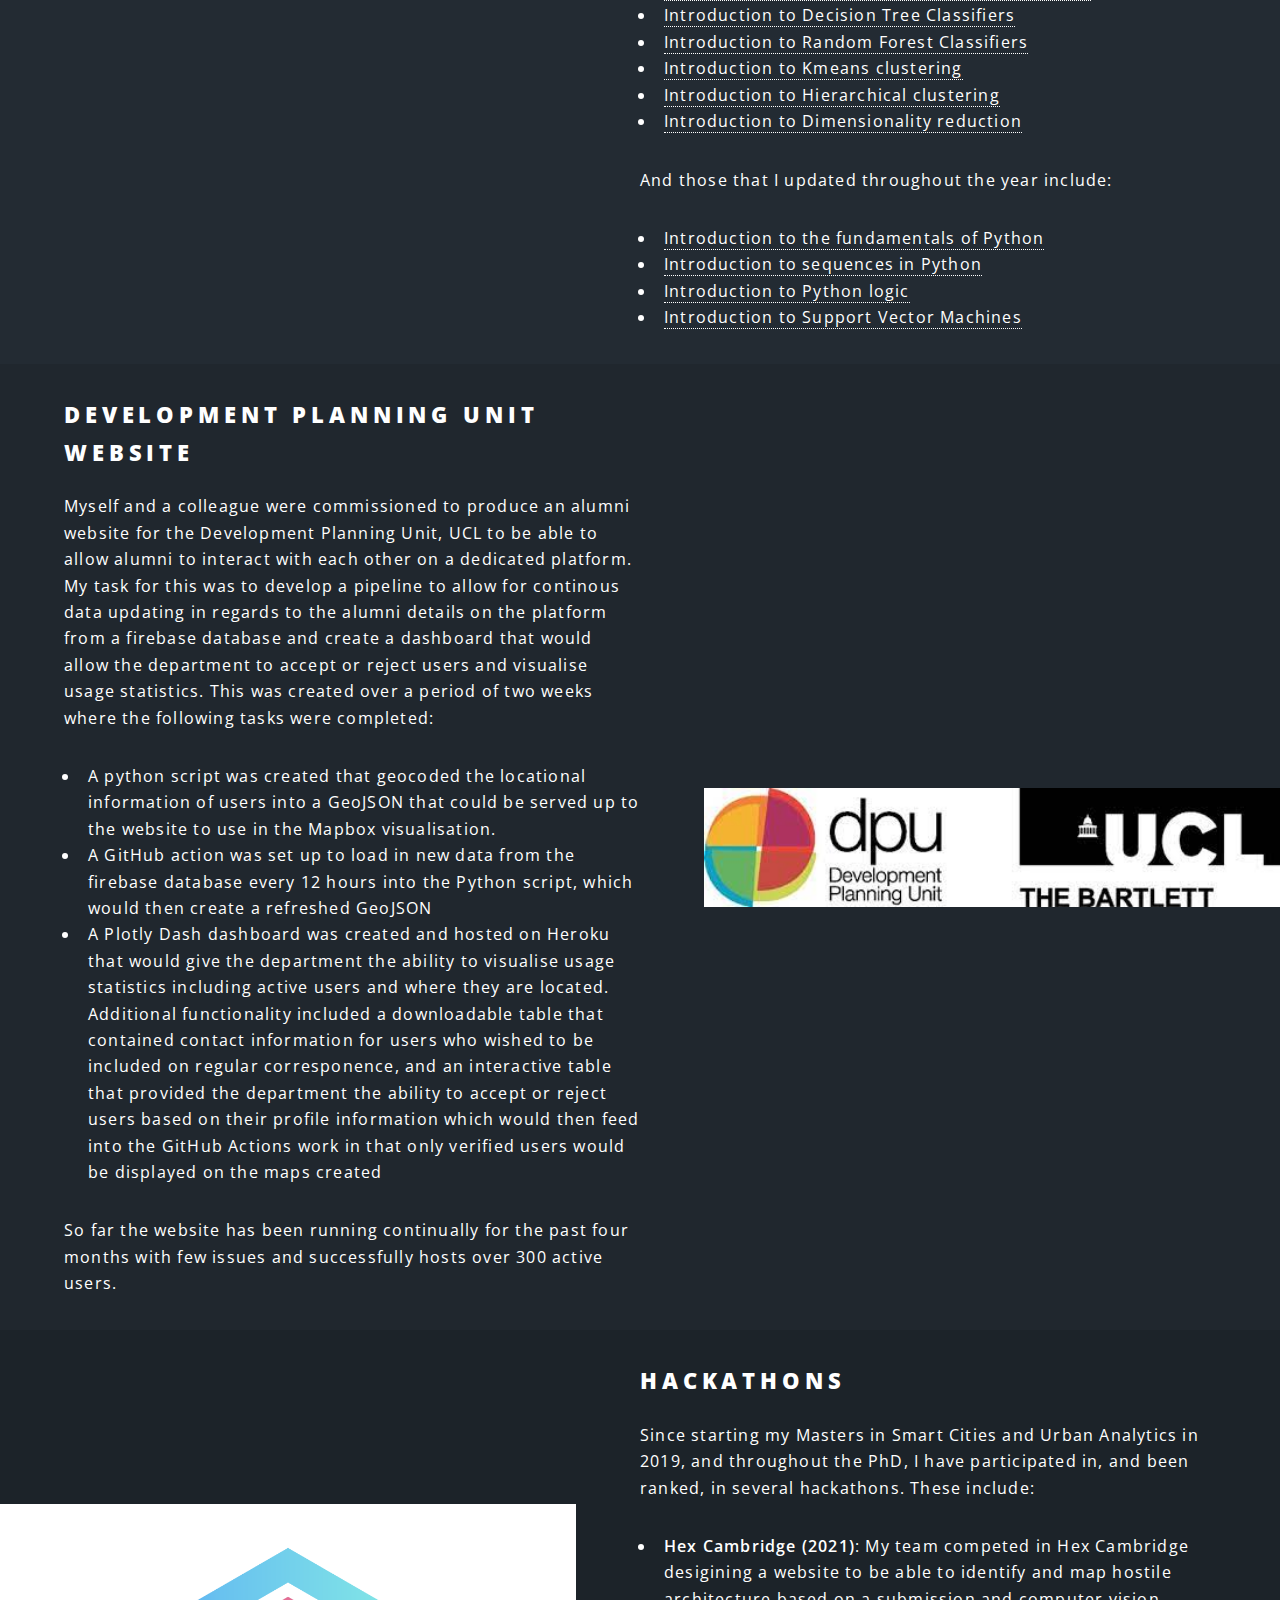
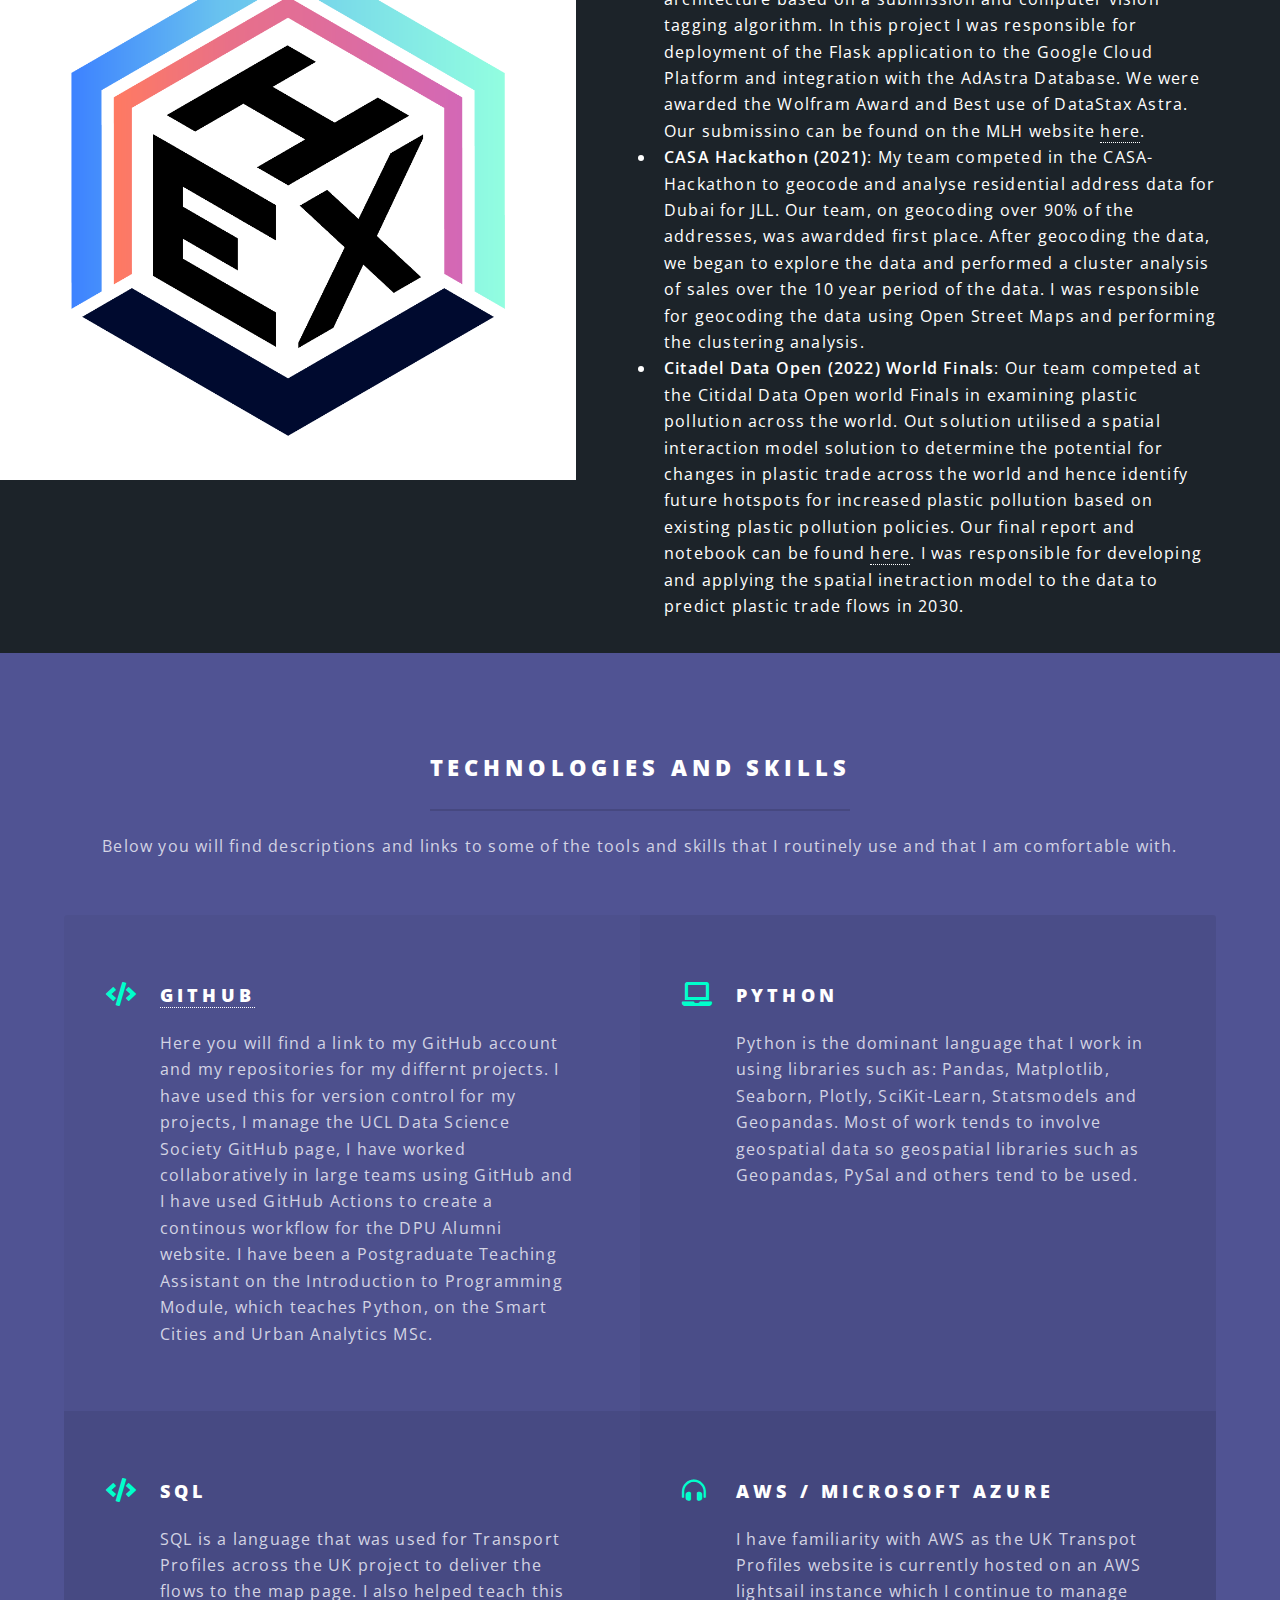
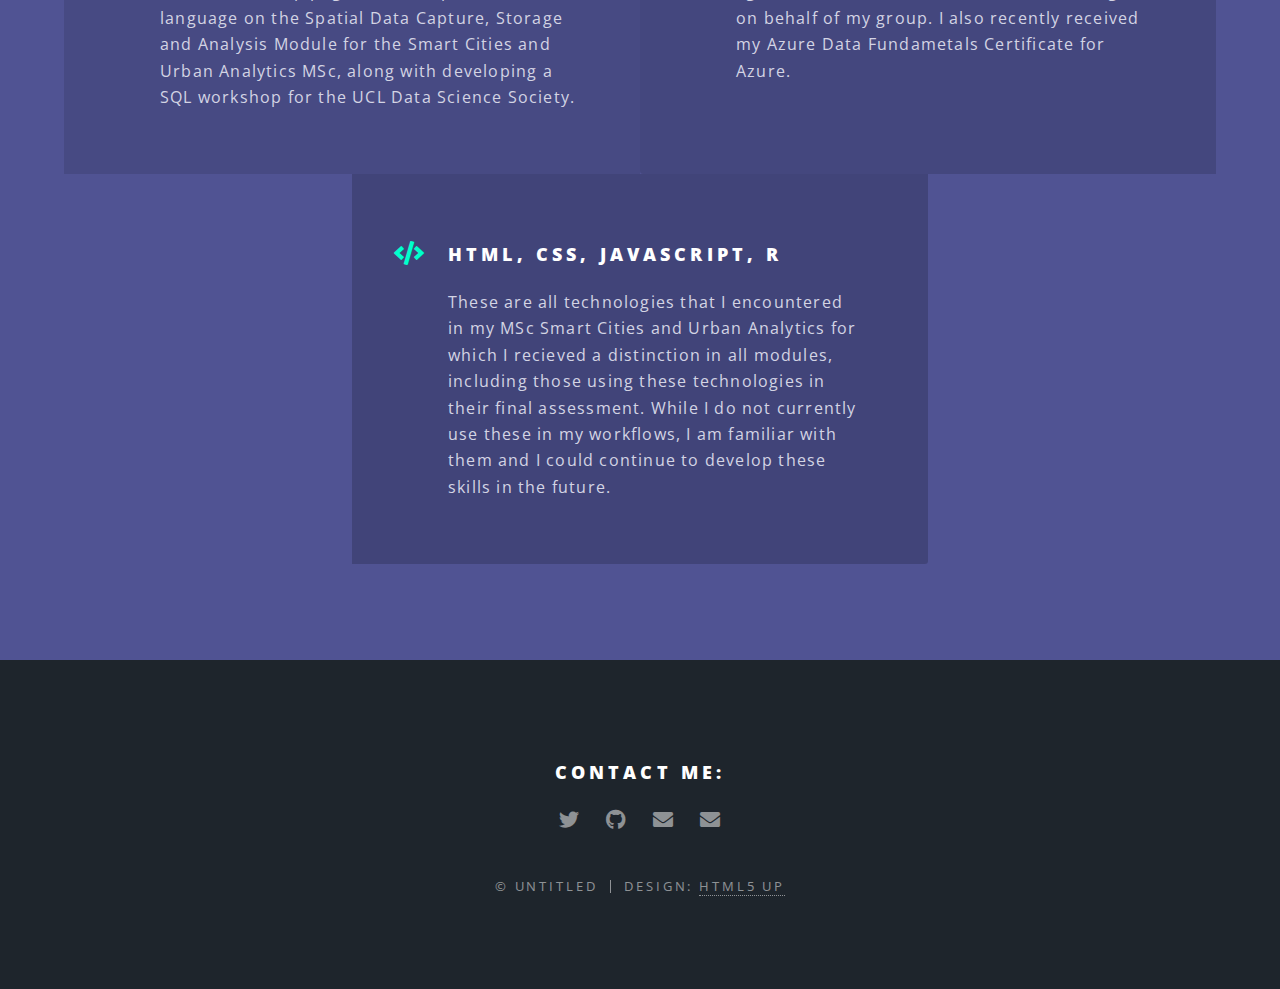
==== commit dfa6ead7: "adding hackathons competed in and removing others" ====
--- a/index.html
+++ b/index.html
@@ -252,22 +252,6 @@
 										and applying the spatial inetraction model to the data to predict plastic trade flows in 2030. 
 									</li>
 								</ul>
-								<p>And those that I updated throughout the year include:</p>
-								<ul>
-									<li>
-										<a href = "https://github.com/UCL-DSS/fundamental-python-workshop">Introduction to the fundamentals of Python</a>
-									</li>
-									<li>
-										<a href = "https://github.com/UCL-DSS/python-sequence-workshop">Introduction to sequences in Python</a>
-									</li>
-									<li>
-										<a href = "https://github.com/UCL-DSS/python-logic-workshop">Introduction to Python logic</a>
-									</li>
-									<li>
-										<a href = "https://github.com/UCL-DSS/svm-workshopp">Introduction to Support Vector Machines</a>
-									</li>
-									
-								</ul>
 							</div>
 						</section>
 					</section>
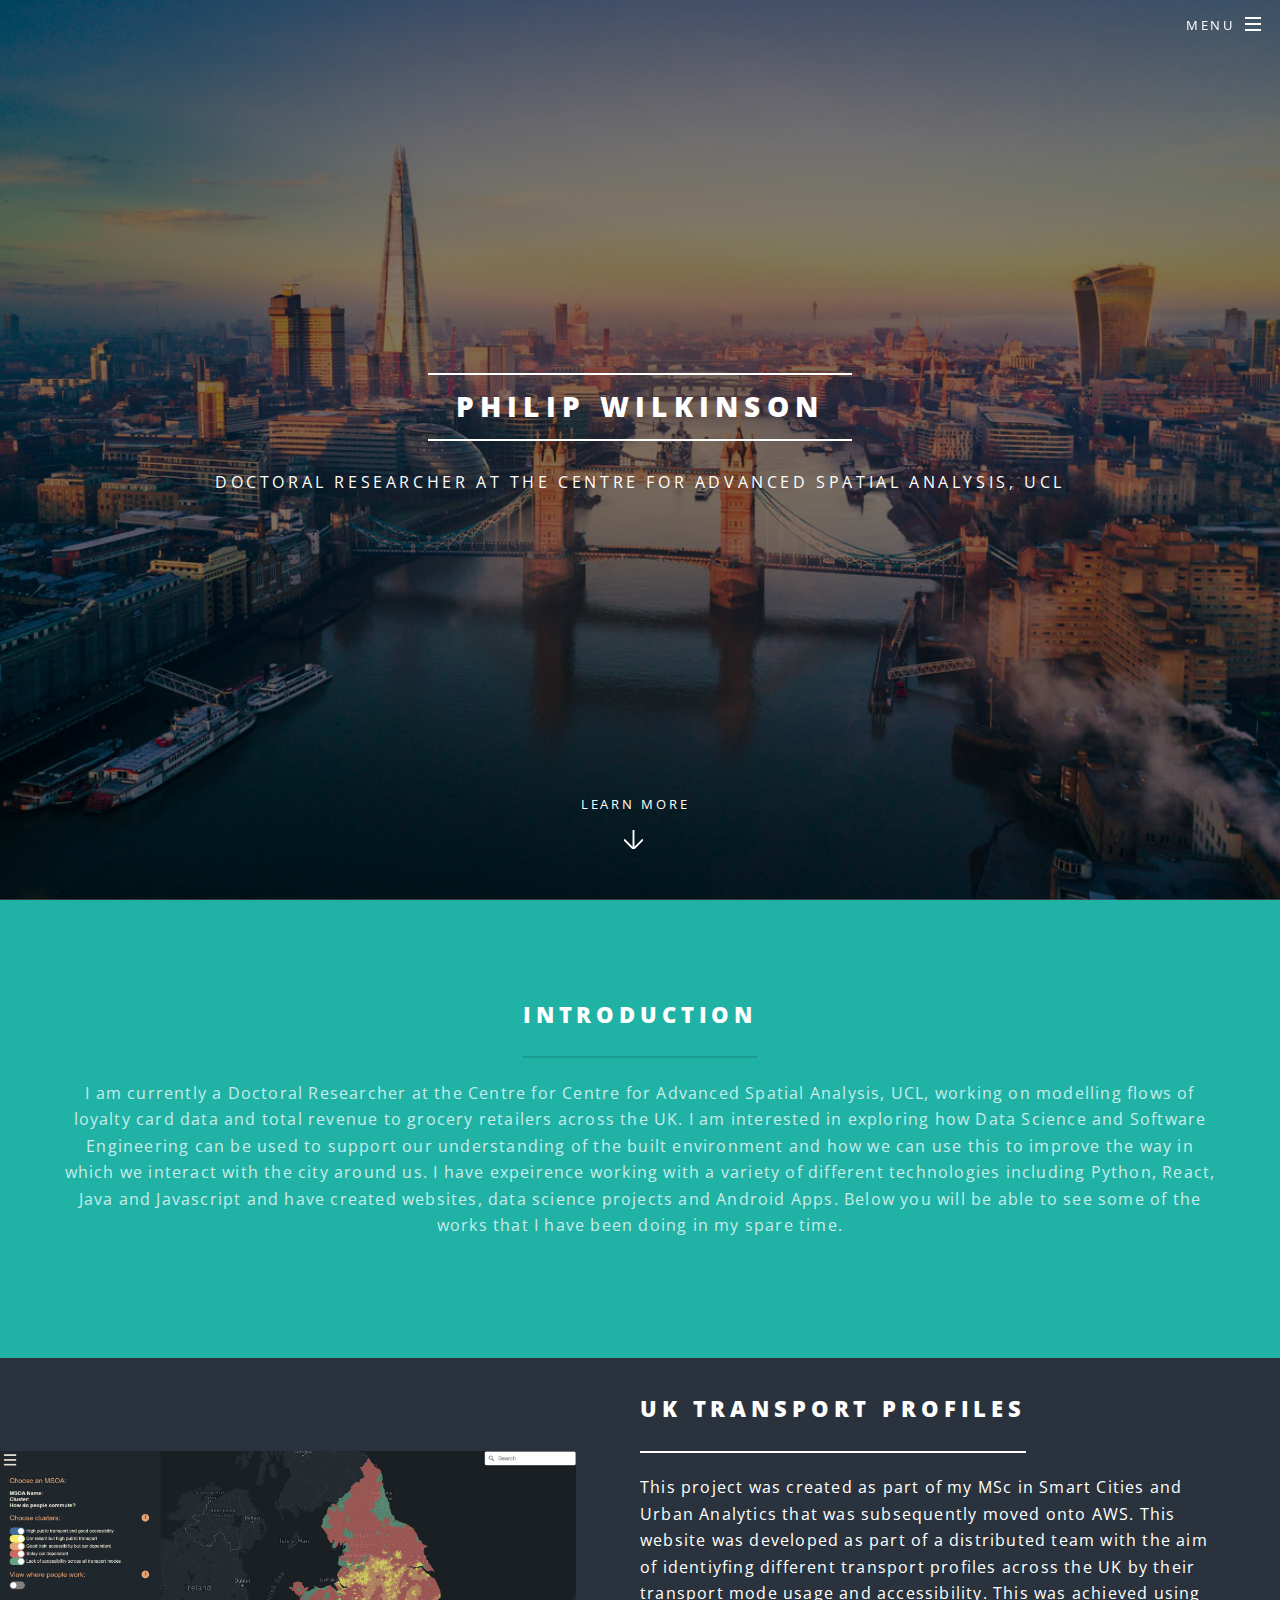
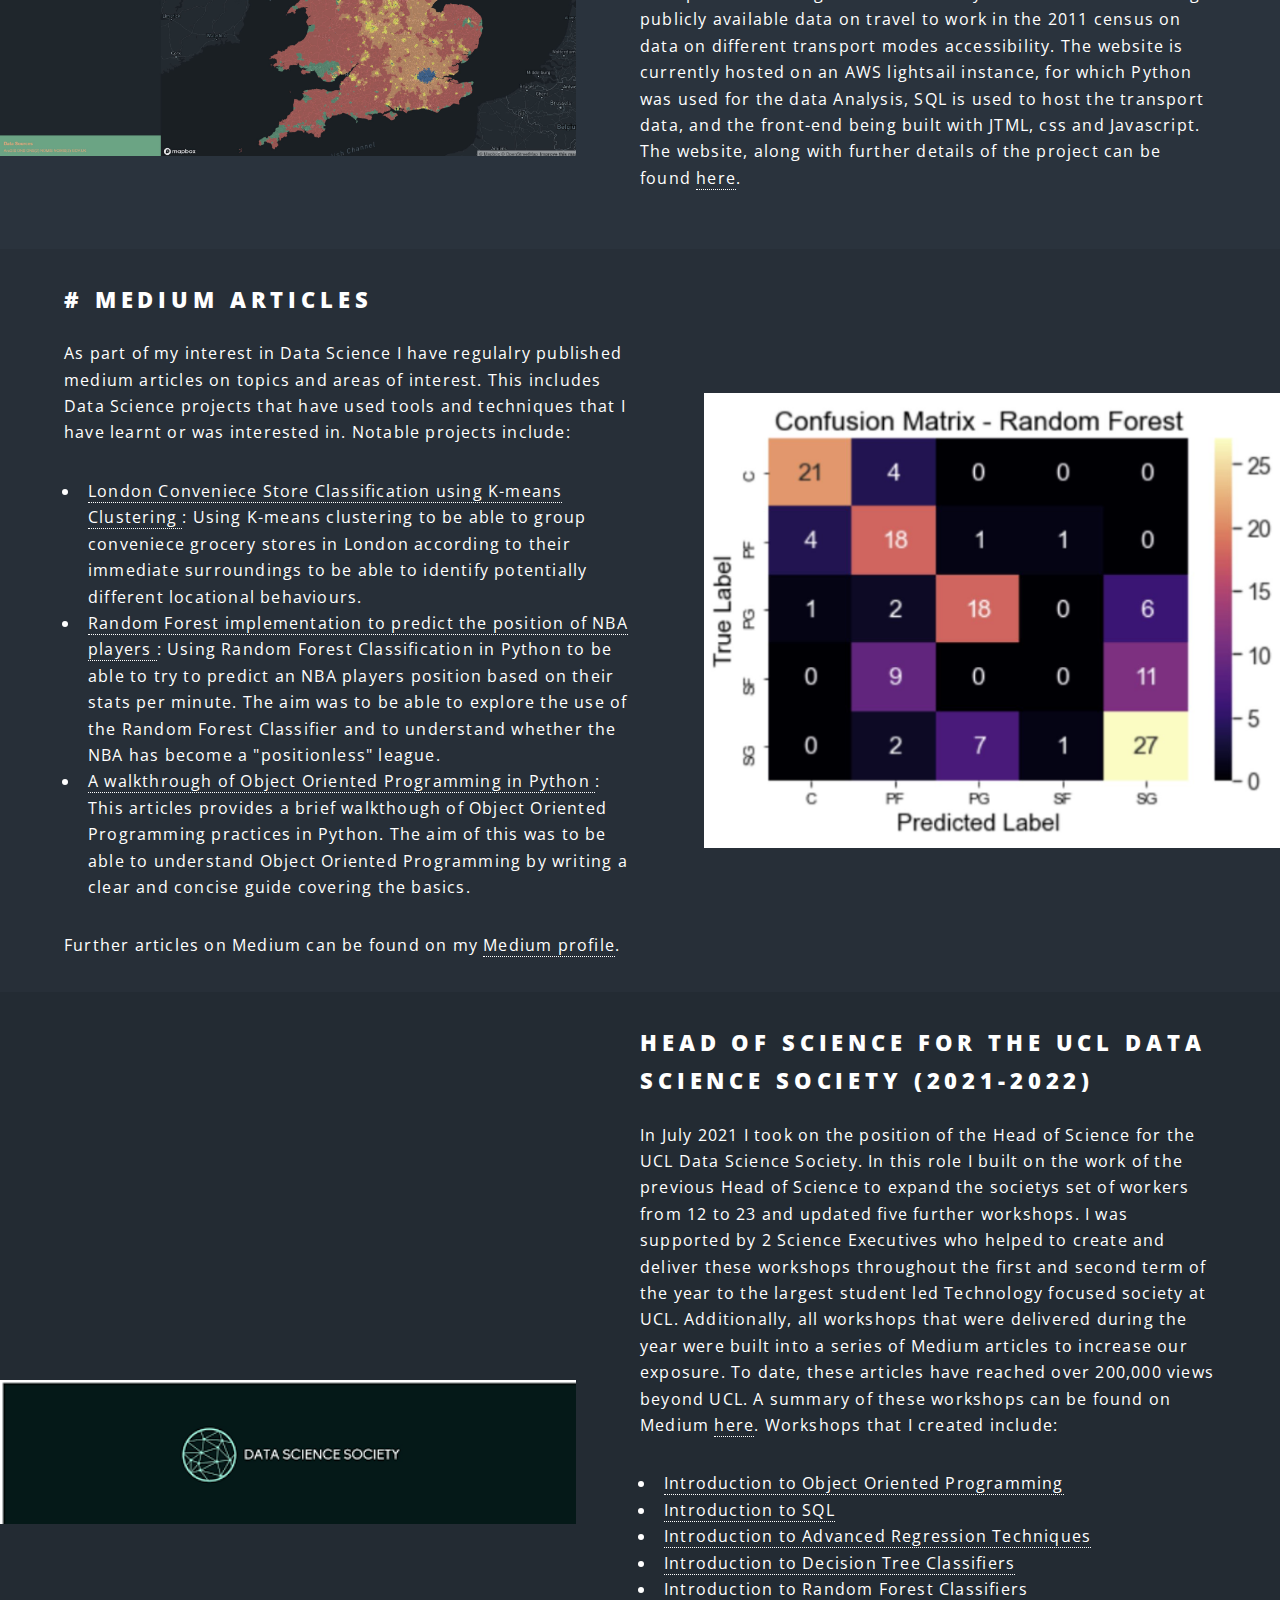
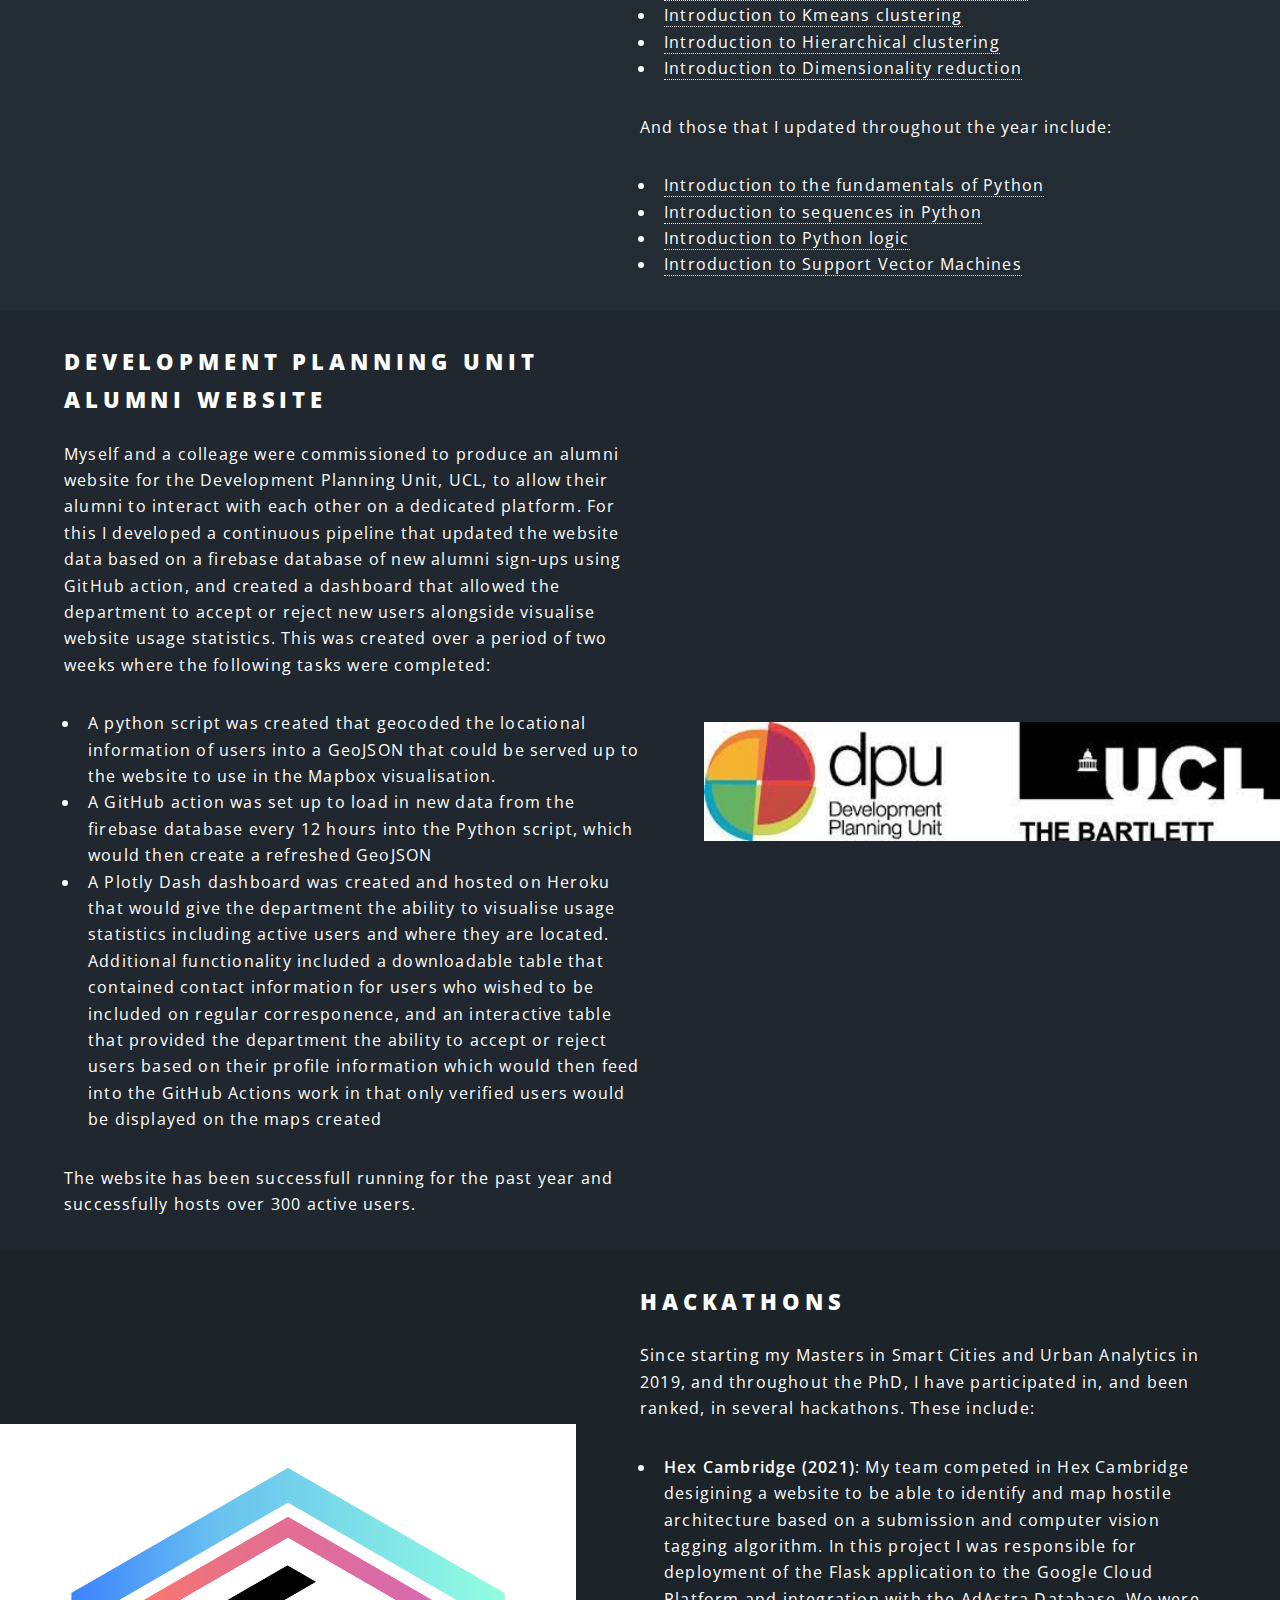
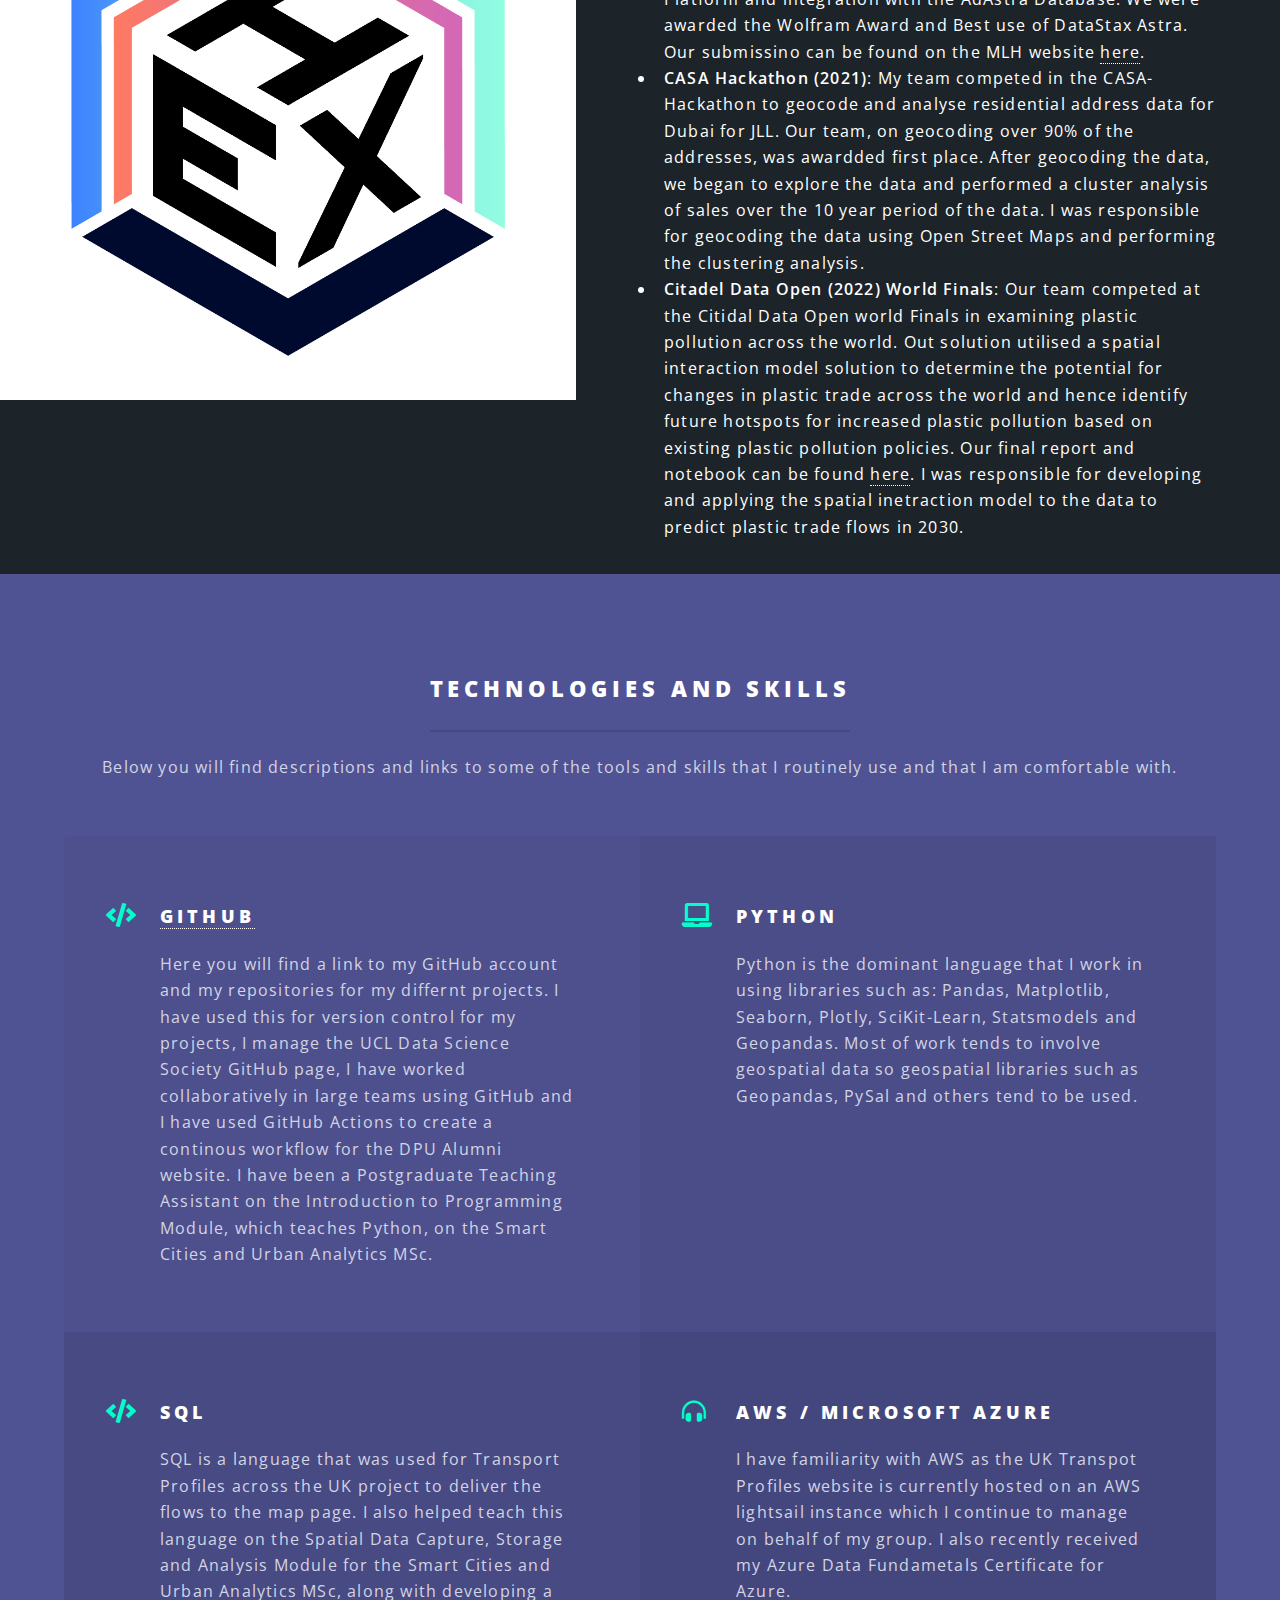
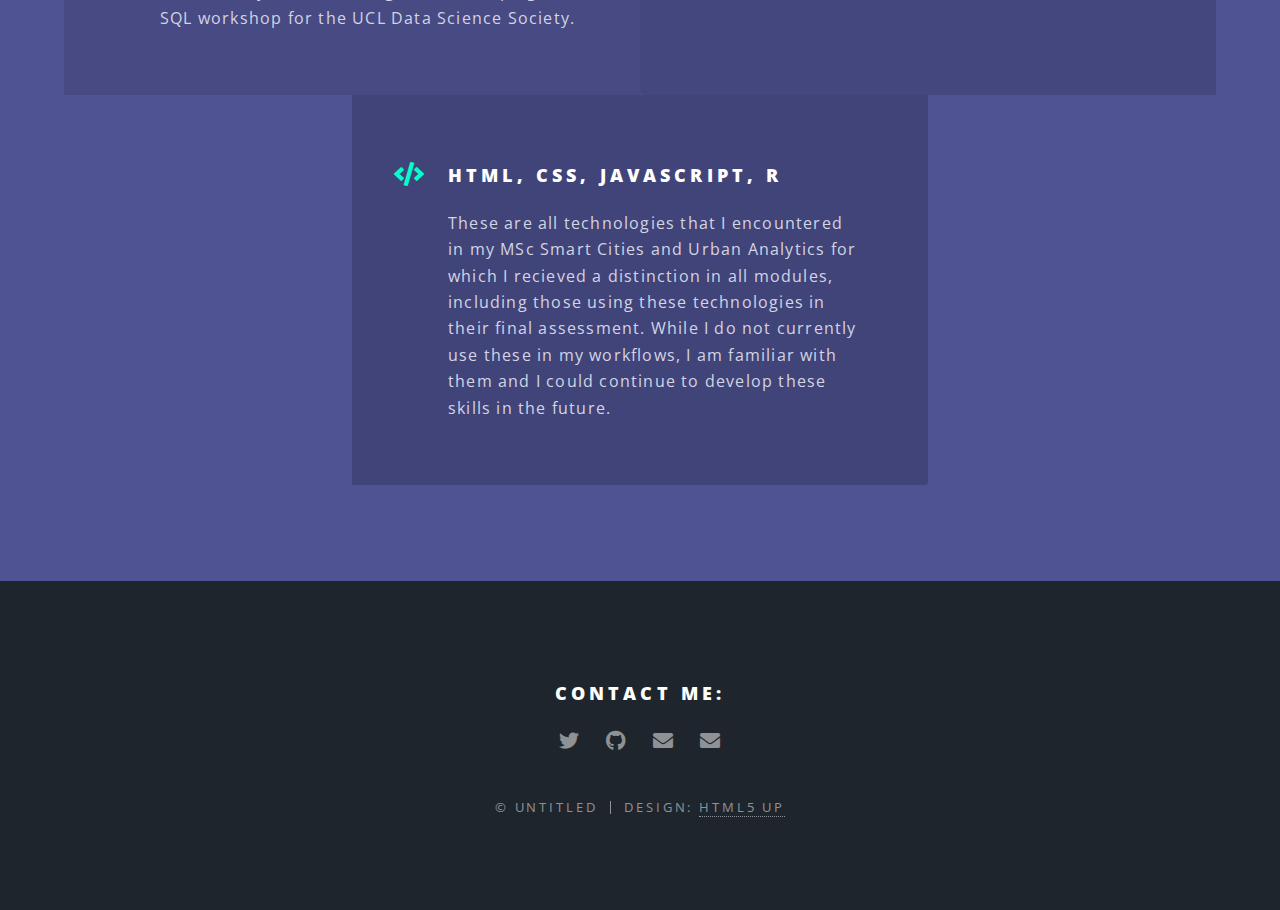
==== commit 8d868868: "Update project descriptions" ====
--- a/index.html
+++ b/index.html
@@ -56,16 +56,17 @@
 					<section id="one" class="wrapper style1 special">
 						<div class="inner">
 							<header class="major">
-								<h2>Who am I?</h2>
-								<p>Welcome to my Portfolio Webpage. I am currently a Doctoral Researcher 
-									at the Centre for Advanced Spatial Analysis, UCL, working on modelling flows of 
-									loyalty card and total sales to grocery retailers across the UK. I am interested 
-									exploring how Data Science and Software Engineering can be used to benefit our 
-									understanding of the built environment and how we can use this to improve the way
-									in which we interact with the city around us. I continue to develop my programming 
-									skills through the work that I do and also through different projects that I do
-									in my own spare time. Below you will see a snippet of some of the works
-									that I am most proud of. </p>
+								<h2>Introduction</h2>
+								<p>
+									I am currently a Doctoral Researcher at the Centre for Centre for Advanced Spatial Analysis, UCL,
+									working on modelling flows of loyalty card data and total revenue to grocery retailers across the UK.
+									I am interested in exploring how Data Science and Software Engineering can be used to support our
+									understanding of the built environment and how we can use this to improve the way in which
+									we interact with the city around us. I have expeirence working with a variety of different 
+									technologies including Python, React, Java and Javascript and have created websites,
+									data science projects and Android Apps. Below you will be able to see some of the works
+									that I have been doing in my spare time.
+								</p>
 							</header>
 						</div>
 					</section>
@@ -75,26 +76,34 @@
 						<section class="spotlight">
 							<div class="image"><img src="images/Transport_profiles.JPG" alt="" /></div><div class="content">
 								<header class="major">
-									<h2>UK Transport Profiles</h2>
-									<p>A project created as part of my MSc in Smart Cities and Urban Analytics. </br>
-									We created the website with the aim of identifying different transport Profiles
-									across the UK in regards to their use of different transport modes and transport
-									accessibility. This was achieved using data from various public sources on travel to 
-									work in the 2011 Census and data on different transport modes availability.
-									The website is currently hosted on a AWS Lightsail instance, with Python being
-									used for the data analysis, SQL used to host the transport data for the transport
-									flows and the front-end being built with HTML, CSS and Javascript. This website,
-									along with further details of the project, can be found <a href= "https://uktransportprofiles.co.uk/">here</a>.    </p>
+									<h2>
+										UK Transport Profiles
+									</h2>
+									<p> 
+										This project was created as part of my MSc in Smart Cities and Urban Analytics
+										that was subsequently moved onto AWS. This website was developed as part of a 
+										distributed team with the aim of identiyfing different transport profiles across
+										the UK by their transport mode usage and accessibility. This was achieved using 
+										publicly available data on travel to work in the 2011 census on data on different
+										transport modes accessibility. The website is currently hosted on an AWS lightsail
+										instance, for which Python was used for the data Analysis, SQL is used to host the 
+										transport data, and the front-end being built with JTML, css
+										and Javascript. The website, along with further details of the project
+										can be found <a href= "https://uktransportprofiles.co.uk/">here</a>. 
+									</p>
 								</header>
 							</div>
 						</section>
 						<section class="spotlight">
 							<div class="image"><img src="images/Confusion_mat.JPG" alt="" /></div><div class="content">
-								<h2>Medium articles</h2>
-								<p>As part of my Data Science journey I have tried to regulalry publish
-									medium articles on topics and areas of interest including data Science
-									projects using tools and techniques I have learnt throughout my
-									journey. Notable projects include:
+								<h2>#
+									Medium articles
+								</h2>
+								<p>
+									As part of my interest in Data Science I have regulalry published 
+									medium articles on topics and areas of interest. This includes Data Science
+									projects that have used tools and techniques that I have learnt or was
+									interested in. Notable projects include:
 								</p>
 								<ul>
 									<li>
@@ -127,17 +136,21 @@
 						</section>
 						<section class="spotlight">
 							<div class="image"><img src="images/DSS.png" alt="" /></div><div class="content">
-								<h2>Head of Science for the UCL Data Science Society (2021-2022)</h2>
-								<p>In July 2021 I took the position of the Head of Science for the UCL Data Science. 
-									In this role I have had the privilege of being able to continue to build on the work
-									of previous Head's of Science to expand our offerings of Data Science workshops from 12 
-									workshops to 23, updating five of the existing ones along the way. I was supported
-									by a group of 2 Science Executives to support the creation and delivery of these workshops
-									throughout the first and second term of the year to the largest student led Technology focused
-									society at UCL. In addition to this all workshops that we presented have been built in a series of 
-									Medium articles to increase exposure, reaching over 90,000 individuals beyond UCL. You can 
-								 	find our workshops on our <a href= "https://github.com/UCL-DSS/readme">GitHub account</a>
-									and the Medium articles through the <a href= "https://medium.com/p/825a39915b54">summary article</a>. Workshops that I created include: </p>
+								<h2>
+									Head of Science for the UCL Data Science Society (2021-2022)
+								</h2>
+								<p>
+									In July 2021 I took on the position of the Head of Science for the UCL Data Science Society.
+									In this role I built on the work of the previous Head of Science to expand the societys
+									set of workers from 12 to 23 and updated five further workshops. I was supported by 
+									2 Science Executives who helped to create and deliver these workshops throughout
+									the first and second term of the year to the largest student led Technology
+									focused society at UCL. Additionally, all workshops that were delivered during the 
+									year were built into a series of Medium articles to increase our exposure. To date,
+									these articles have reached over 200,000 views beyond UCL. A summary of these workshops
+									can be found on Medium  <a href= "https://medium.com/p/825a39915b54">here</a>. Workshops
+									that I created include:
+								</p>
 								<ul>
 									<li>
 										<a href = "https://github.com/UCL-DSS/Object_oriented_programming">Introduction to Object Oriented Programming</a>
@@ -184,14 +197,17 @@
 						</section>
 						<section class="spotlight">
 							<div class="image"><img src="images/dpu.jpg" alt="" /></div><div class="content">
-								<h2>Development Planning Unit Website</h2>
-								<p>Myself and a colleague were commissioned to produce an alumni website for the 
-									Development Planning Unit, UCL to be able to allow alumni to interact with each
-									other on a dedicated platform. My task for this was to develop a pipeline to allow
-									for continous data updating in regards to the alumni details on the platform from 
-									a firebase database and create a dashboard that would allow the department to accept or
-									reject users and visualise usage statistics. This was created over a period of two weeks
-									where the following tasks were completed:
+								<h2>
+									Development Planning Unit Alumni Website
+								</h2>
+								<p>
+									Myself and a colleage were commissioned to produce an alumni website for the 
+									Development Planning Unit, UCL, to allow their alumni to interact with each 
+									other on a dedicated platform. For this I developed a continuous pipeline that 
+									updated the website data based on a firebase database of new alumni sign-ups using
+									GitHub action, and created a dashboard that allowed the department to accept or
+									reject new users alongside visualise website usage statistics. This was created
+									over a period of two weeks where the following tasks were completed:
 								</p>
 								<ul>
 									<li>
@@ -213,8 +229,7 @@
 									
 								</ul>
 								<p>
-									So far the website has been running continually for the past four months with few issues and successfully
-									hosts over 300 active users.
+									The website has been successfull running for the past year and successfully hosts over 300 active users.
 								</p>
 							</div>
 						</section>
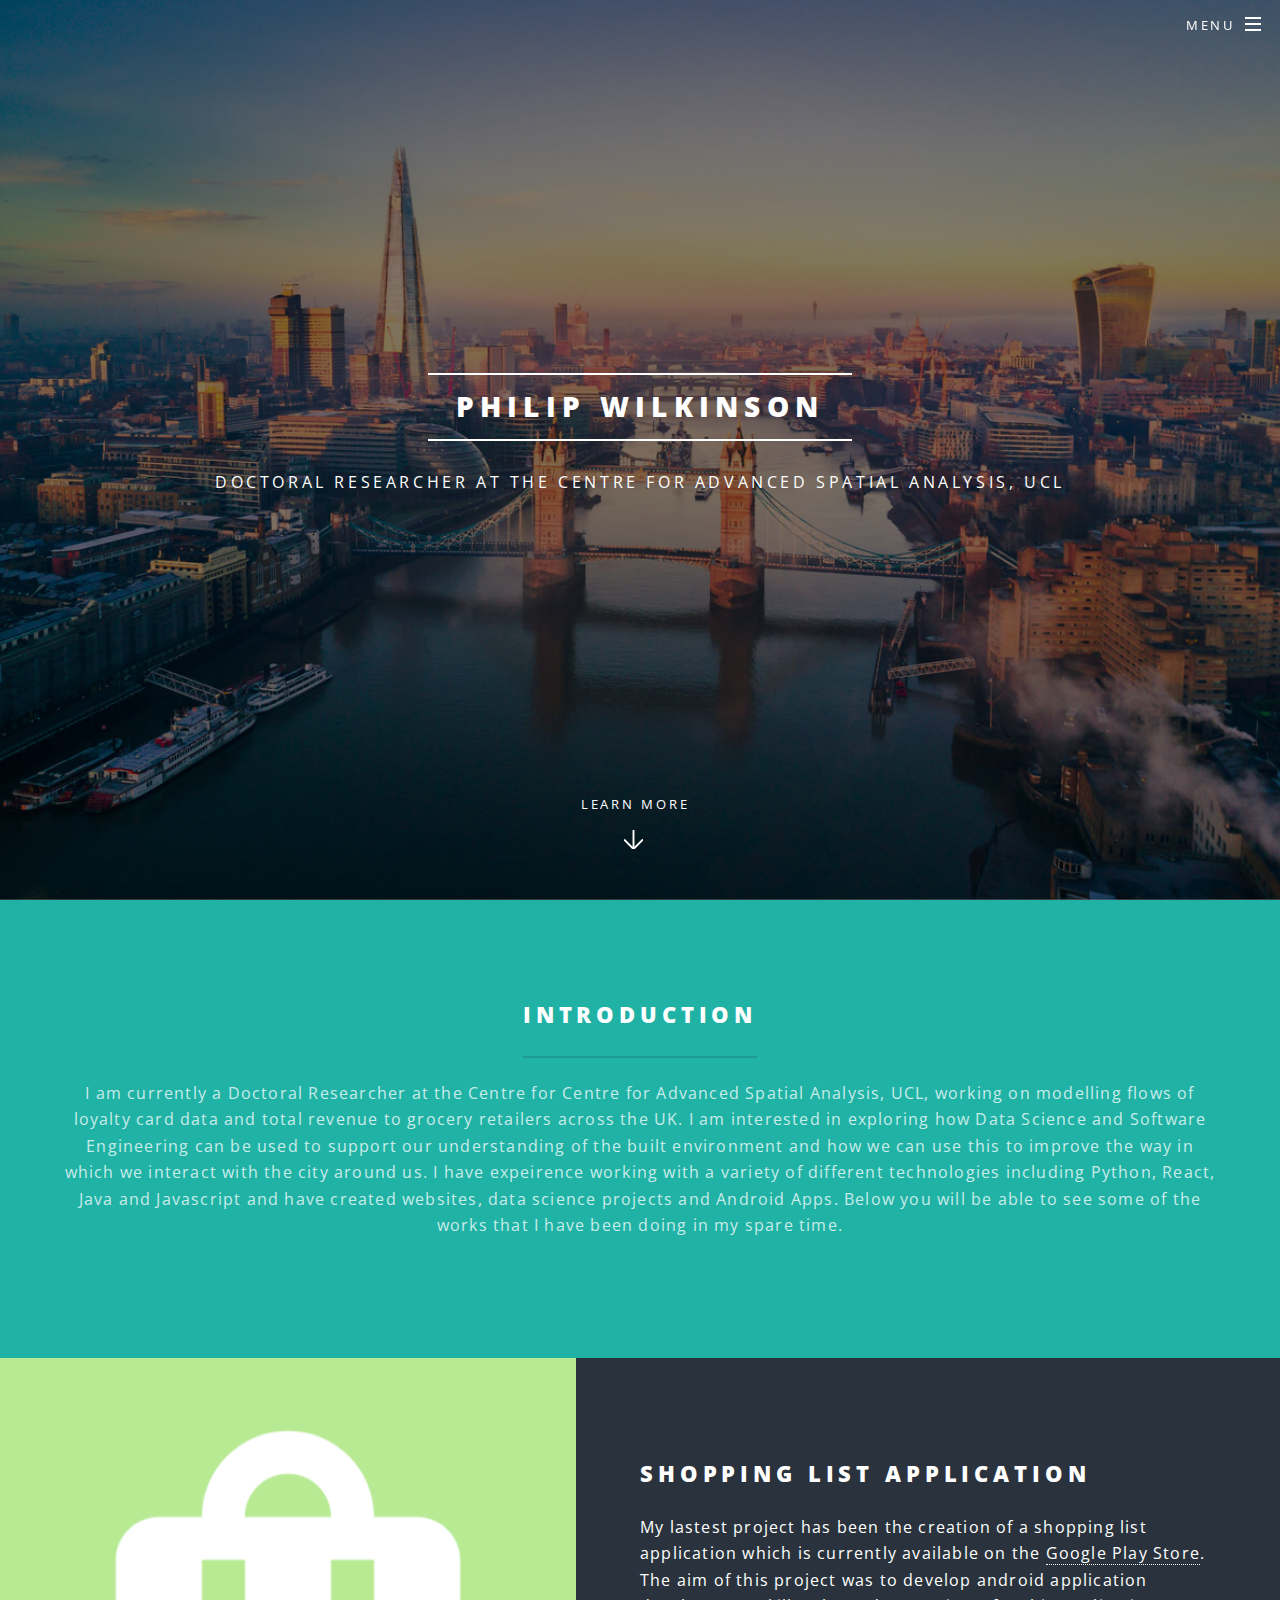
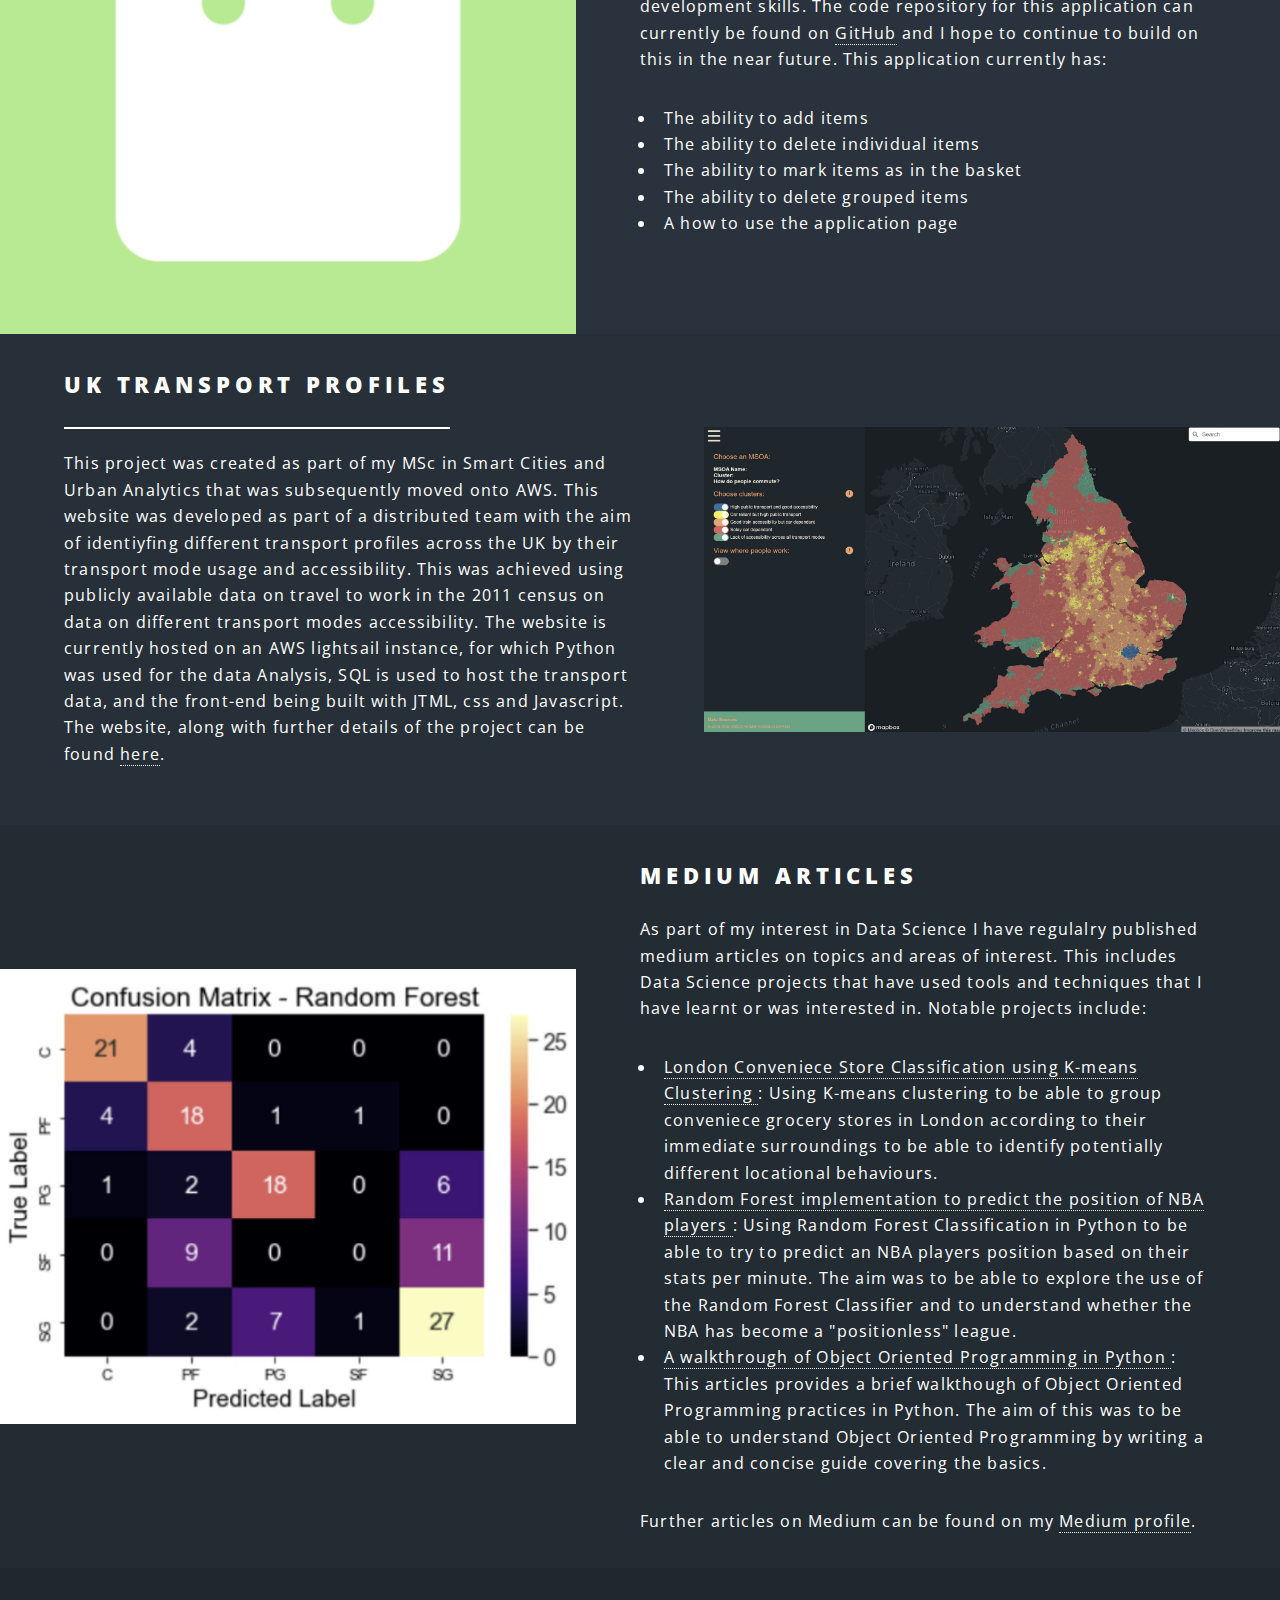
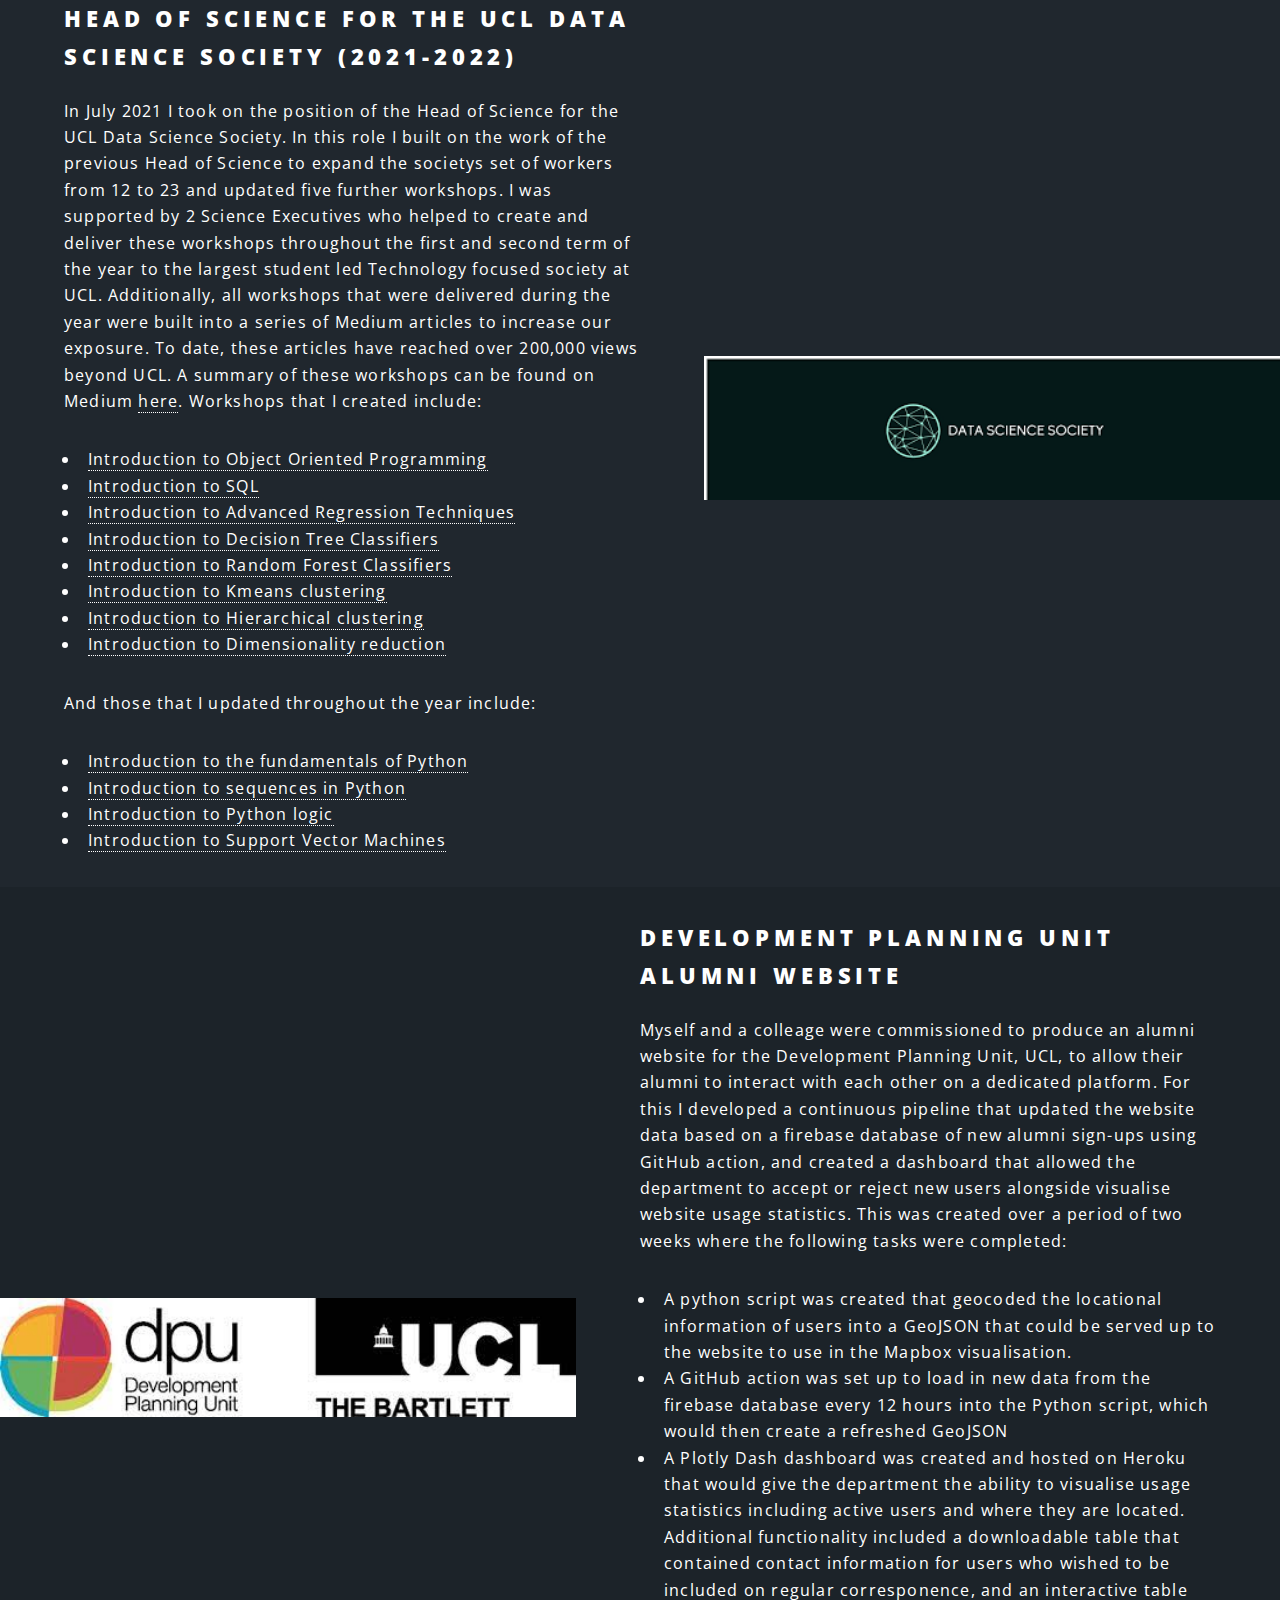
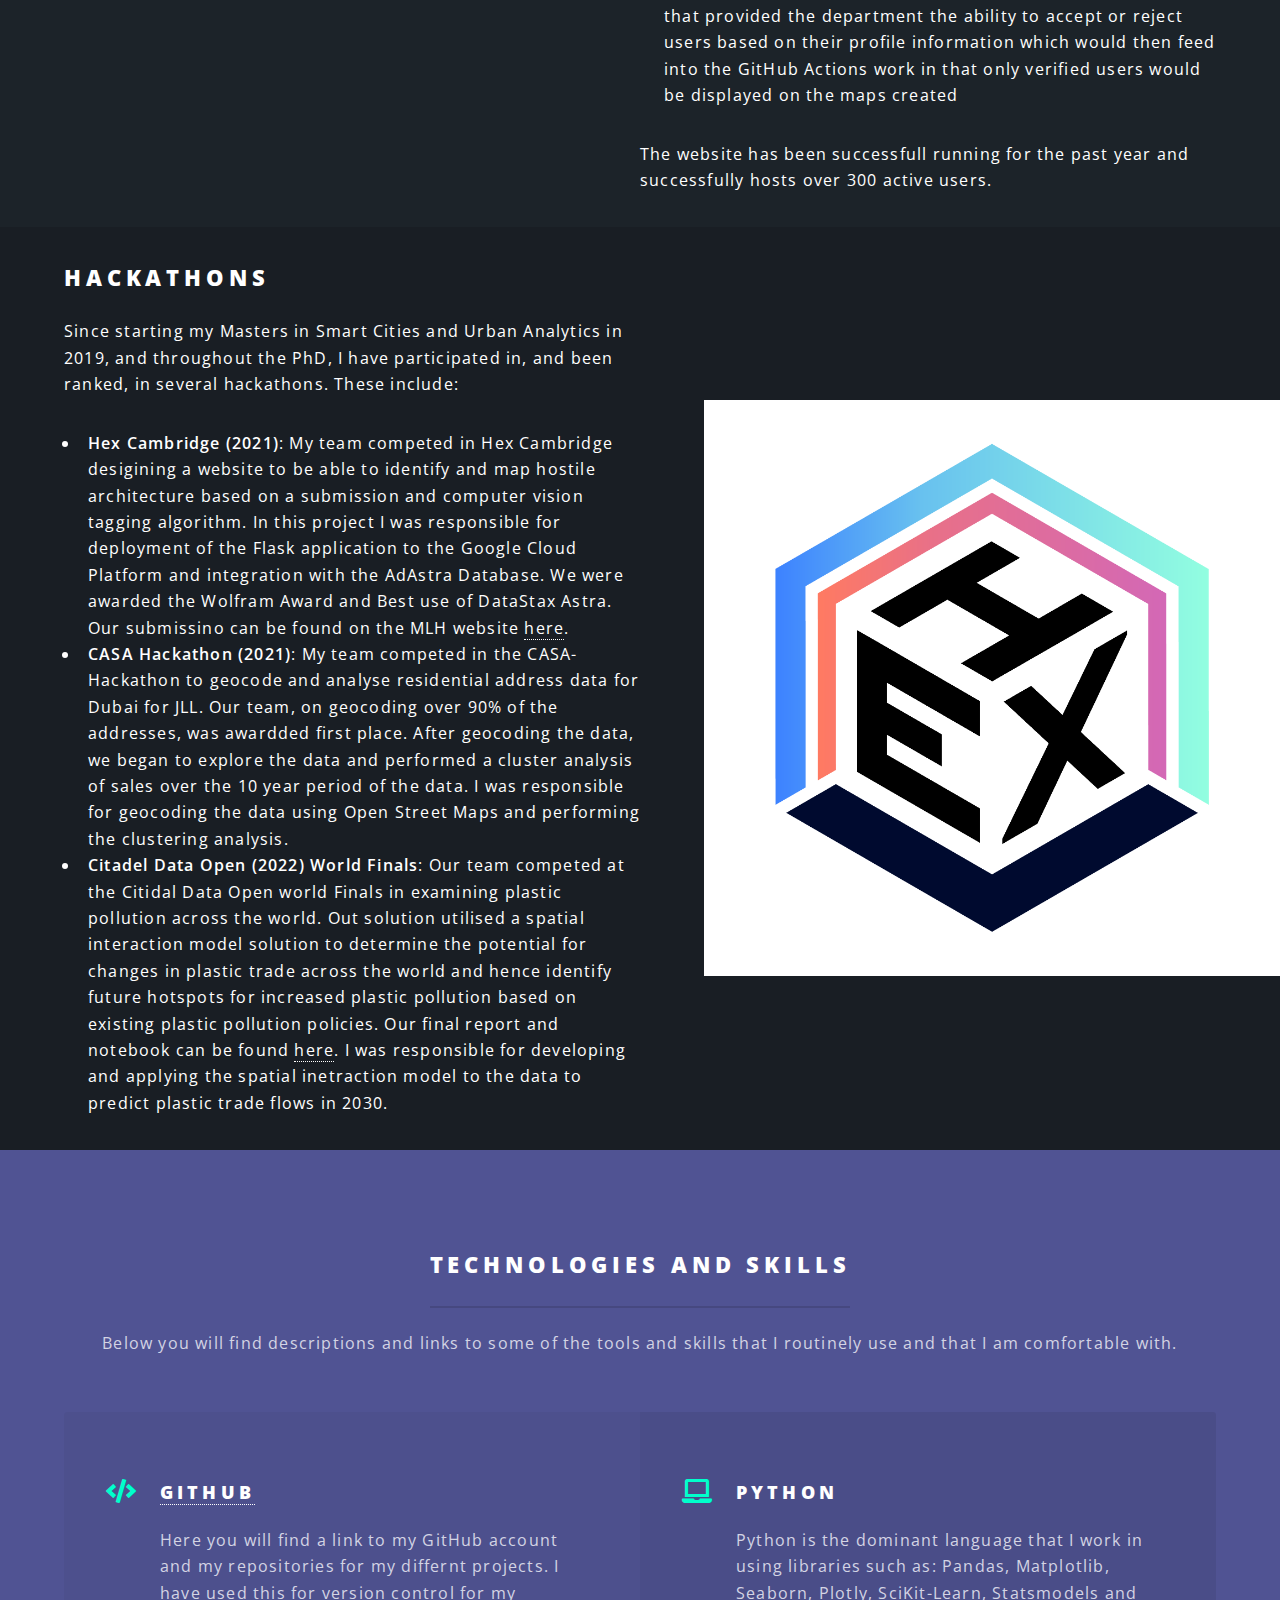
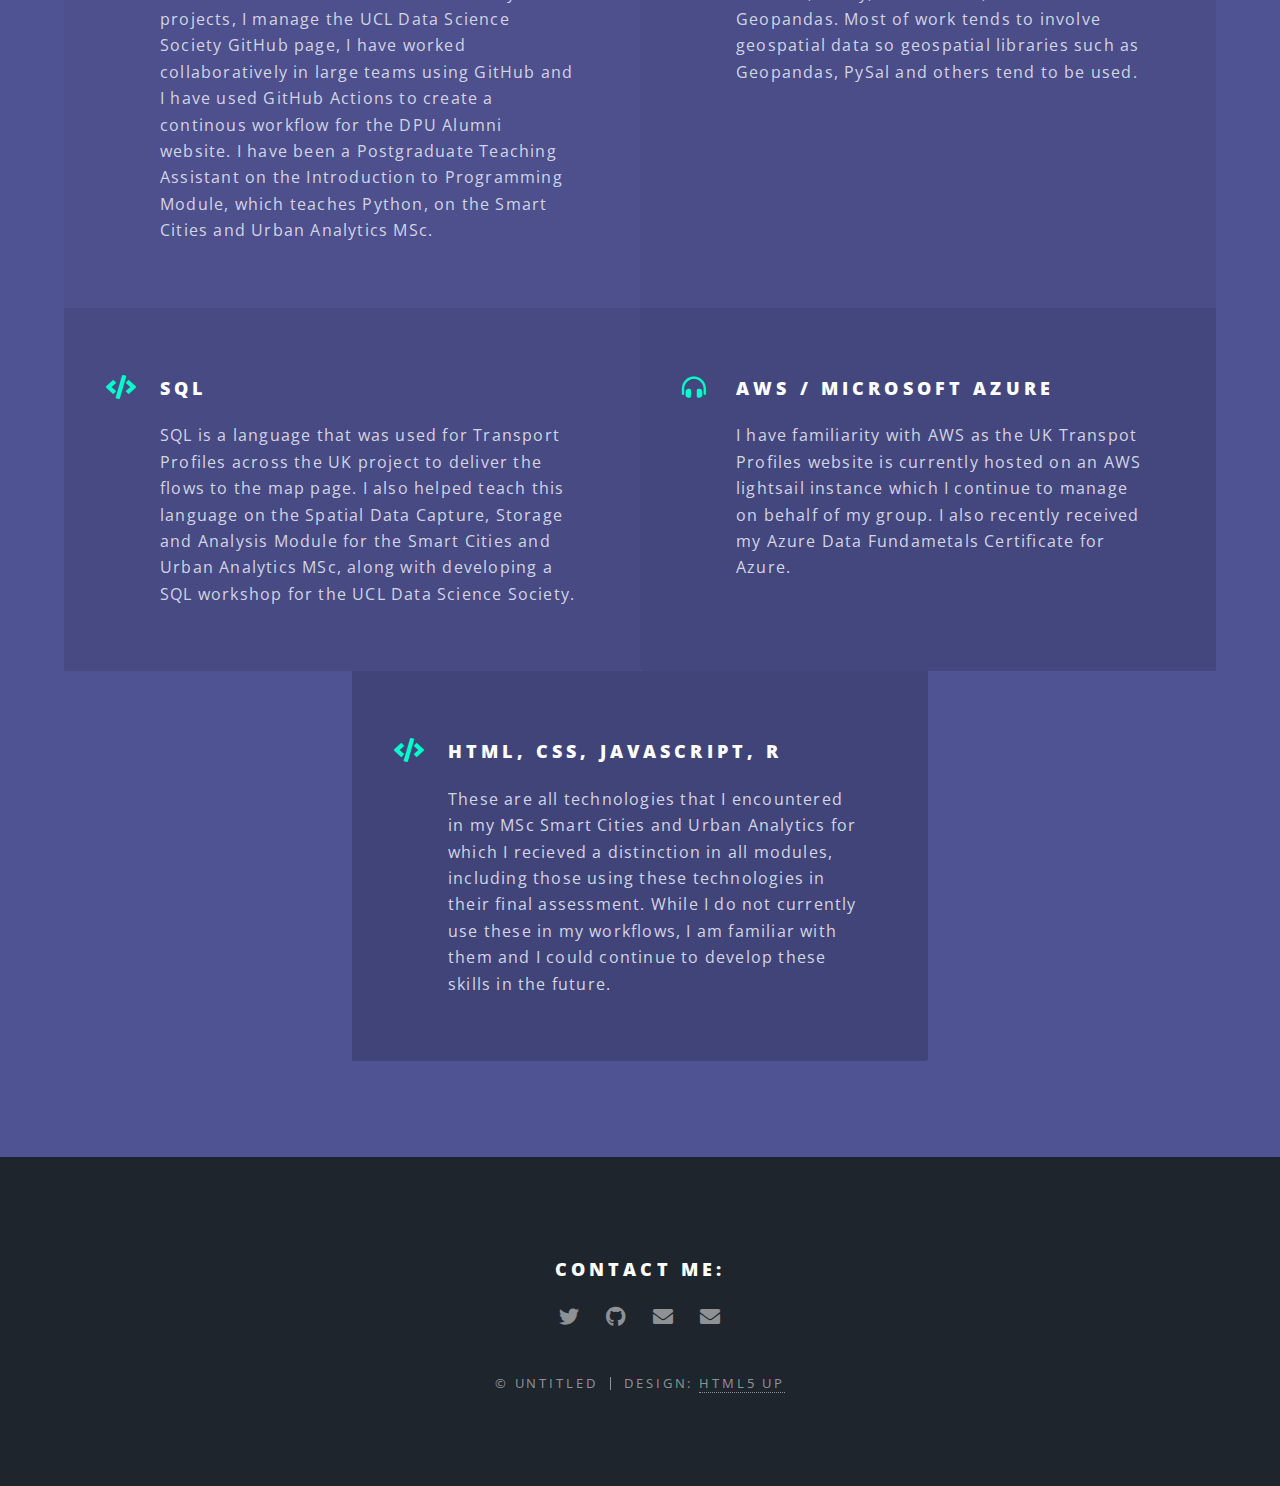
==== commit 031faee5: "Add section for shopping list application" ====
--- a/index.html
+++ b/index.html
@@ -74,6 +74,37 @@
 				<!-- Two -->
 					<section id="two" class="wrapper alt style2">
 						<section class="spotlight">
+							<div class="image"><img src="images/ic_launcher-playstore.png" alt="Shopping bag icon" /></div><div class="content">
+								<h2>
+									Shopping List Application
+								</h2>
+								<p>
+									My lastest project has been the creation of a shopping list application which 
+									is currently available on the <a href = "https://play.google.com/store/apps/details?id=app.myshoppinglist">Google Play Store</a>.
+									The aim of this project was to develop android application development skills. 
+									The code repository for this application can currently be found on <a href ="https://github.com/PhilipDW183/ShoppingListApp">GitHub</a>
+									and I hope to continue to build on this in the near future. This application currently has:
+									<ul>
+										<li>
+											The ability to add items
+										</li>
+										<li>
+											The ability to delete individual items
+										</li>
+										<li>
+											The ability to mark items as in the basket
+										</li>
+										<li>
+											The ability to delete grouped items
+										</li>
+										<li>
+											A how to use the application page
+										</li>
+									</ul>
+								</p>
+							</div>
+						</section>
+						<section class="spotlight">
 							<div class="image"><img src="images/Transport_profiles.JPG" alt="" /></div><div class="content">
 								<header class="major">
 									<h2>
@@ -96,7 +127,7 @@
 						</section>
 						<section class="spotlight">
 							<div class="image"><img src="images/Confusion_mat.JPG" alt="" /></div><div class="content">
-								<h2>#
+								<h2>
 									Medium articles
 								</h2>
 								<p>
